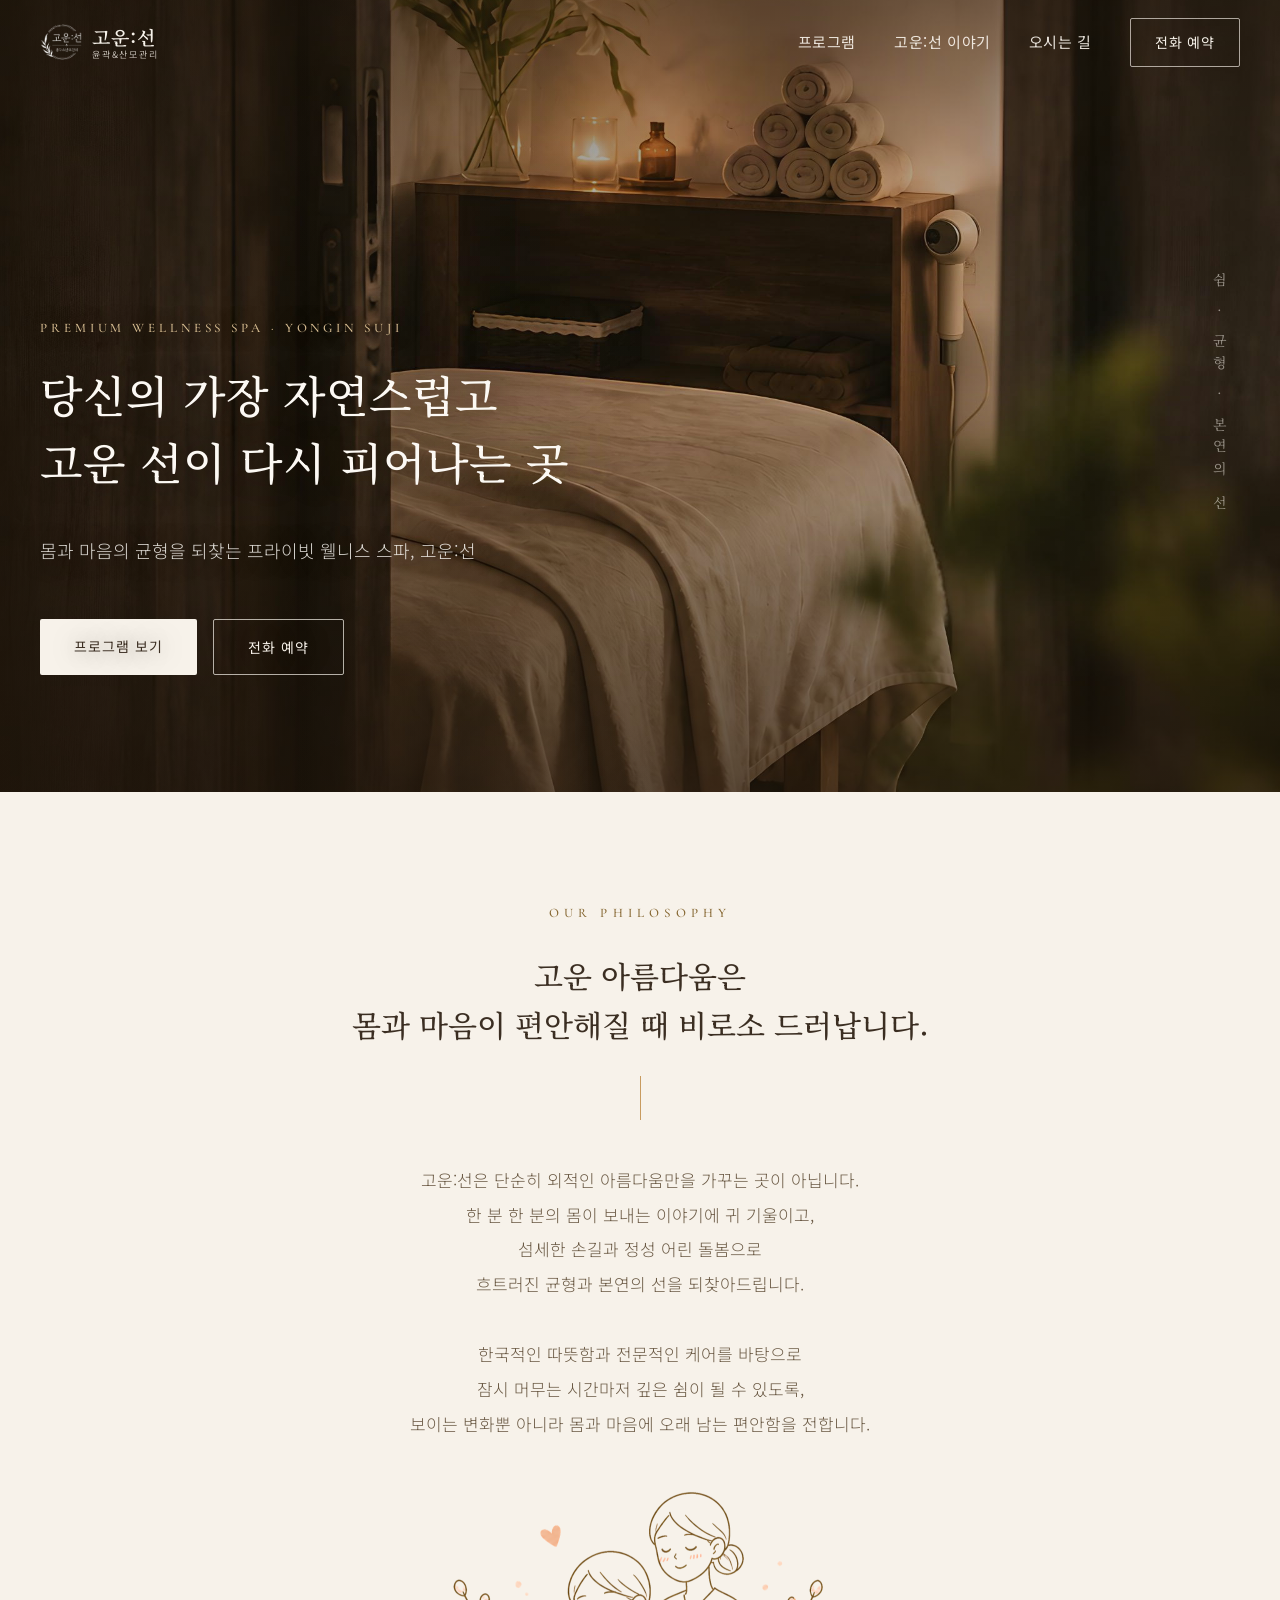
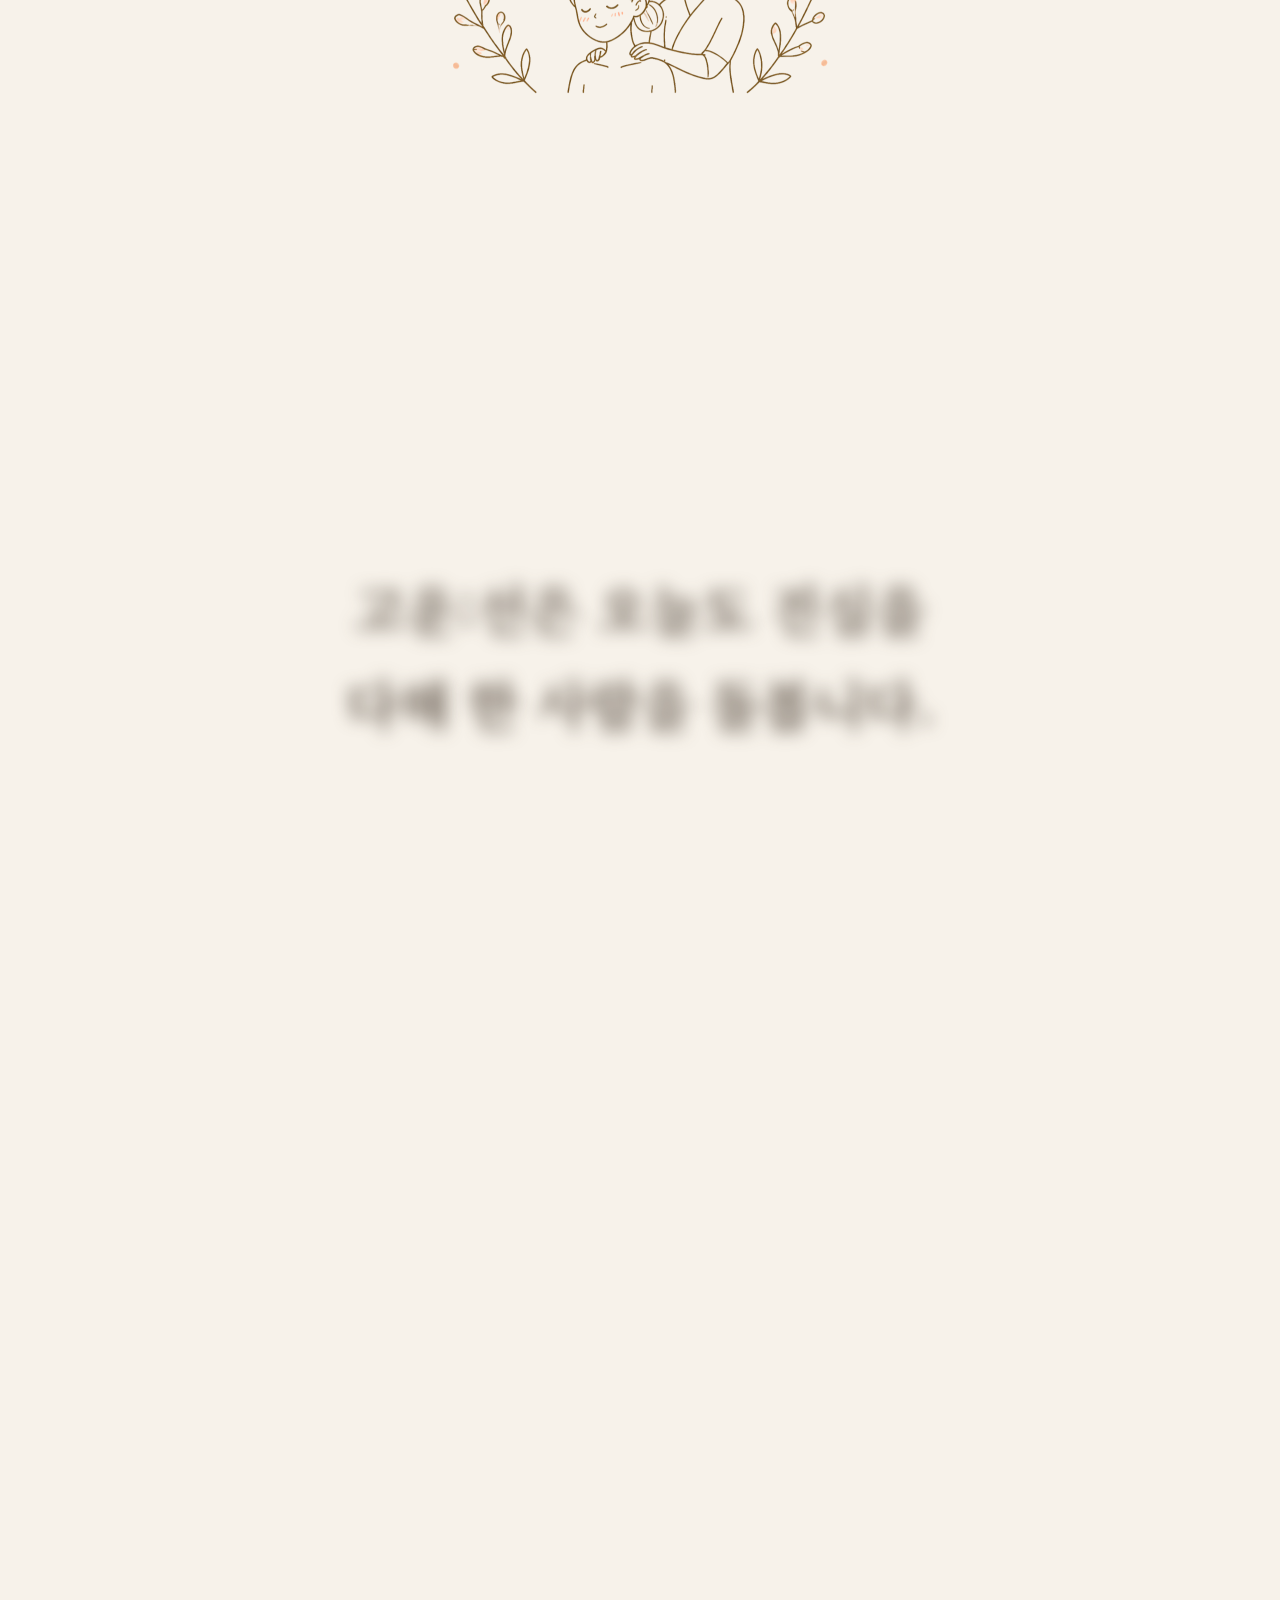
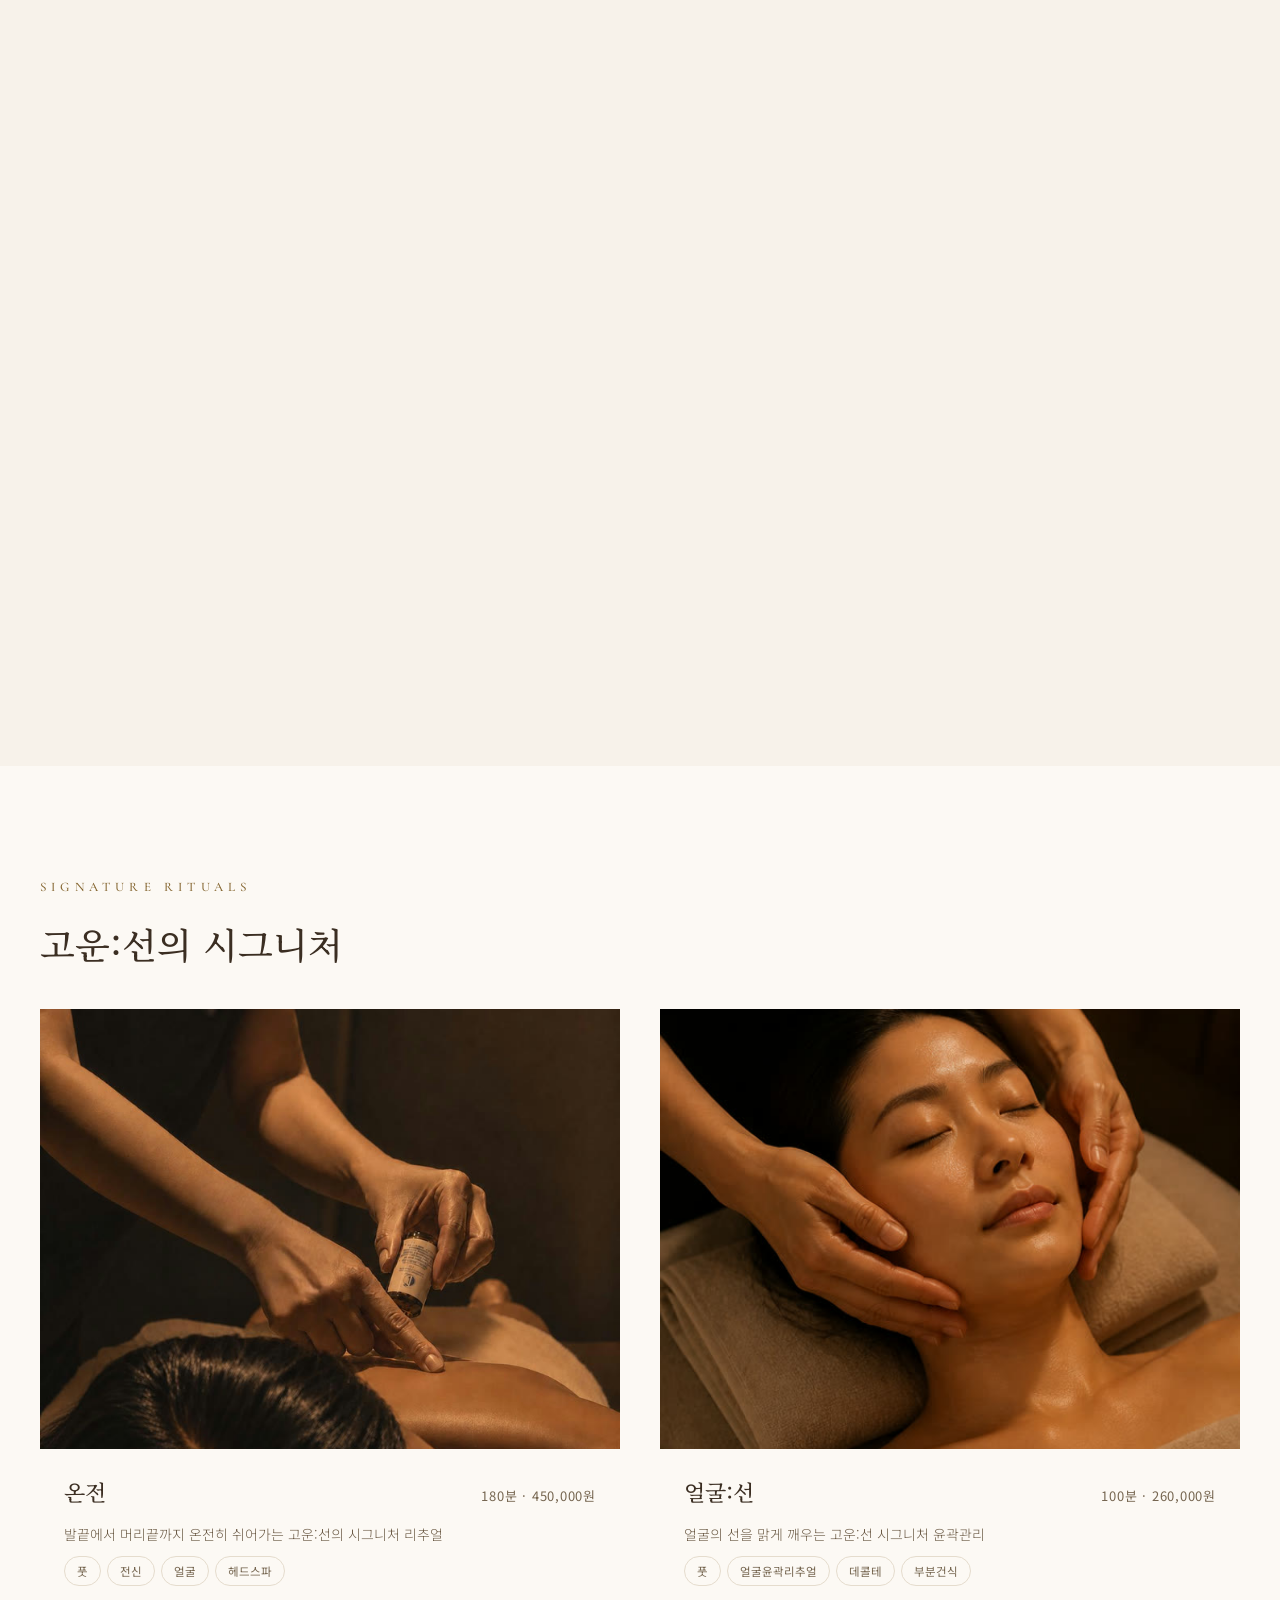
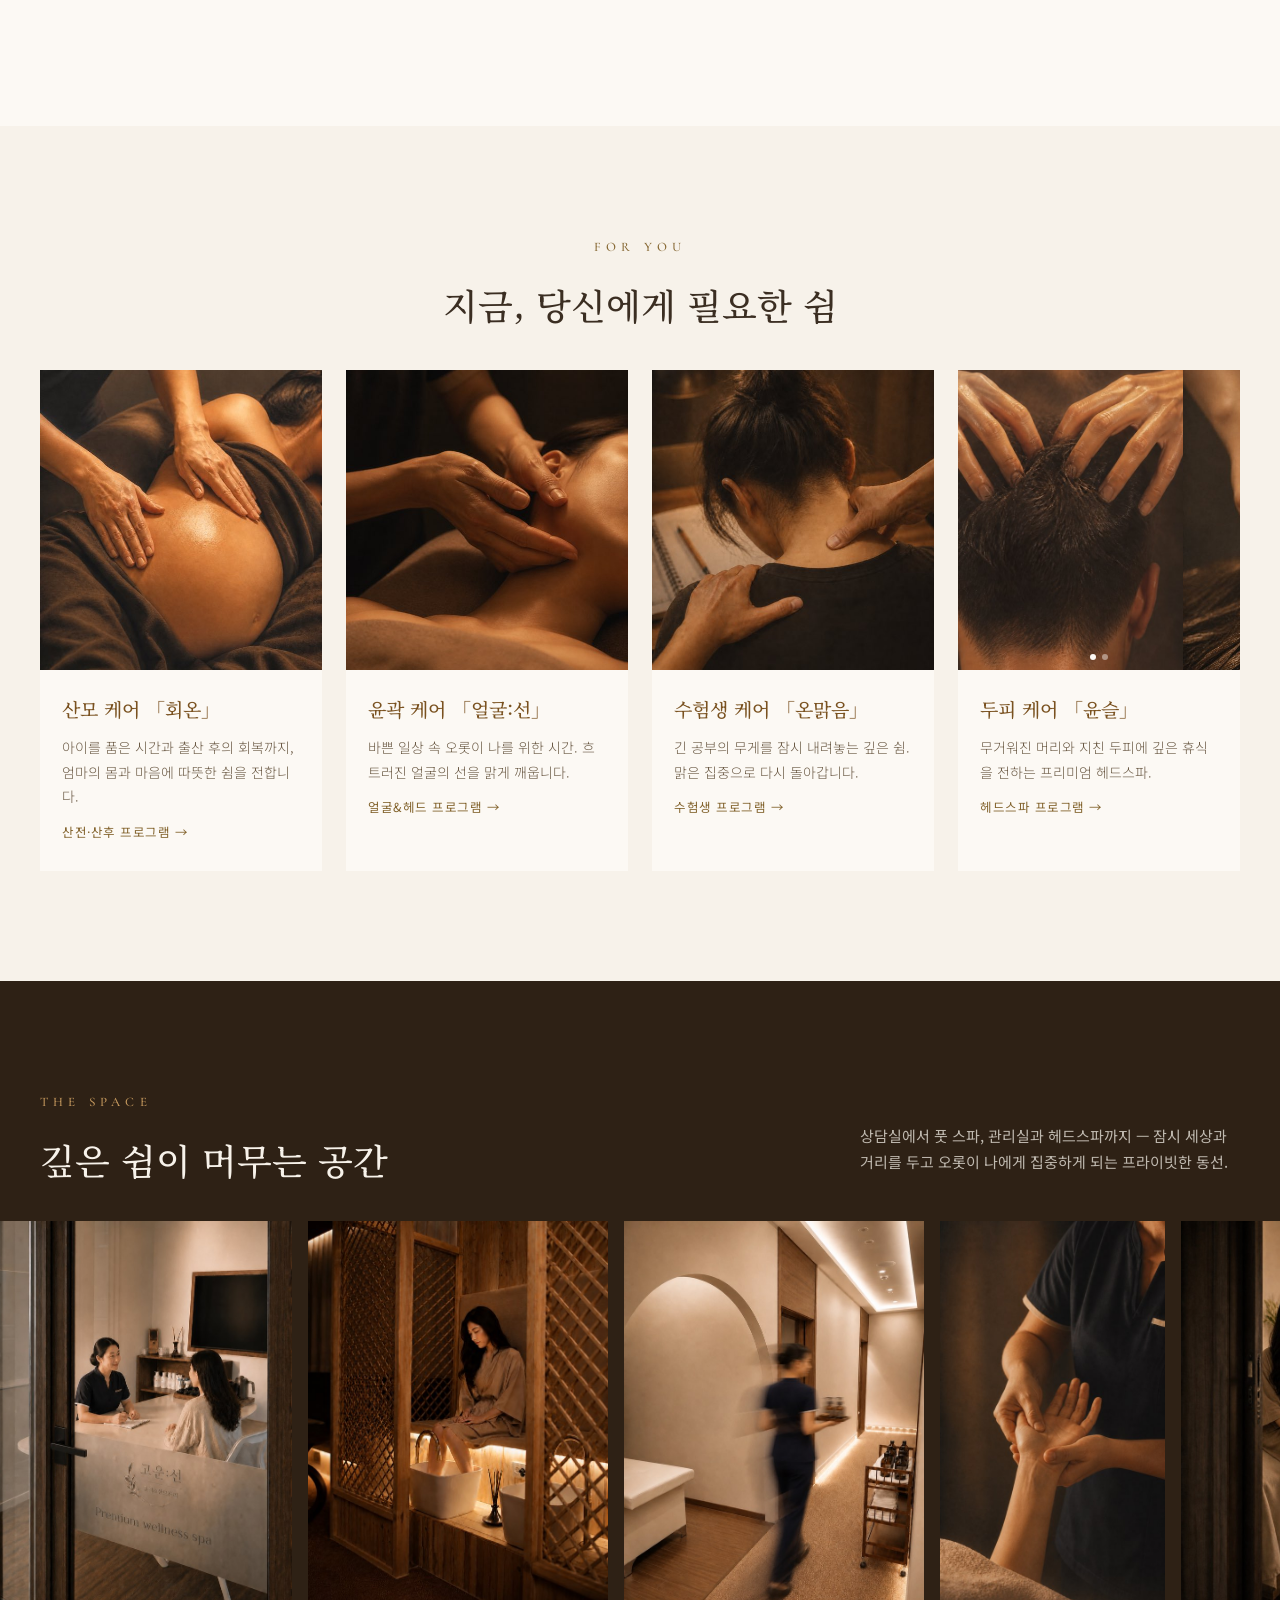
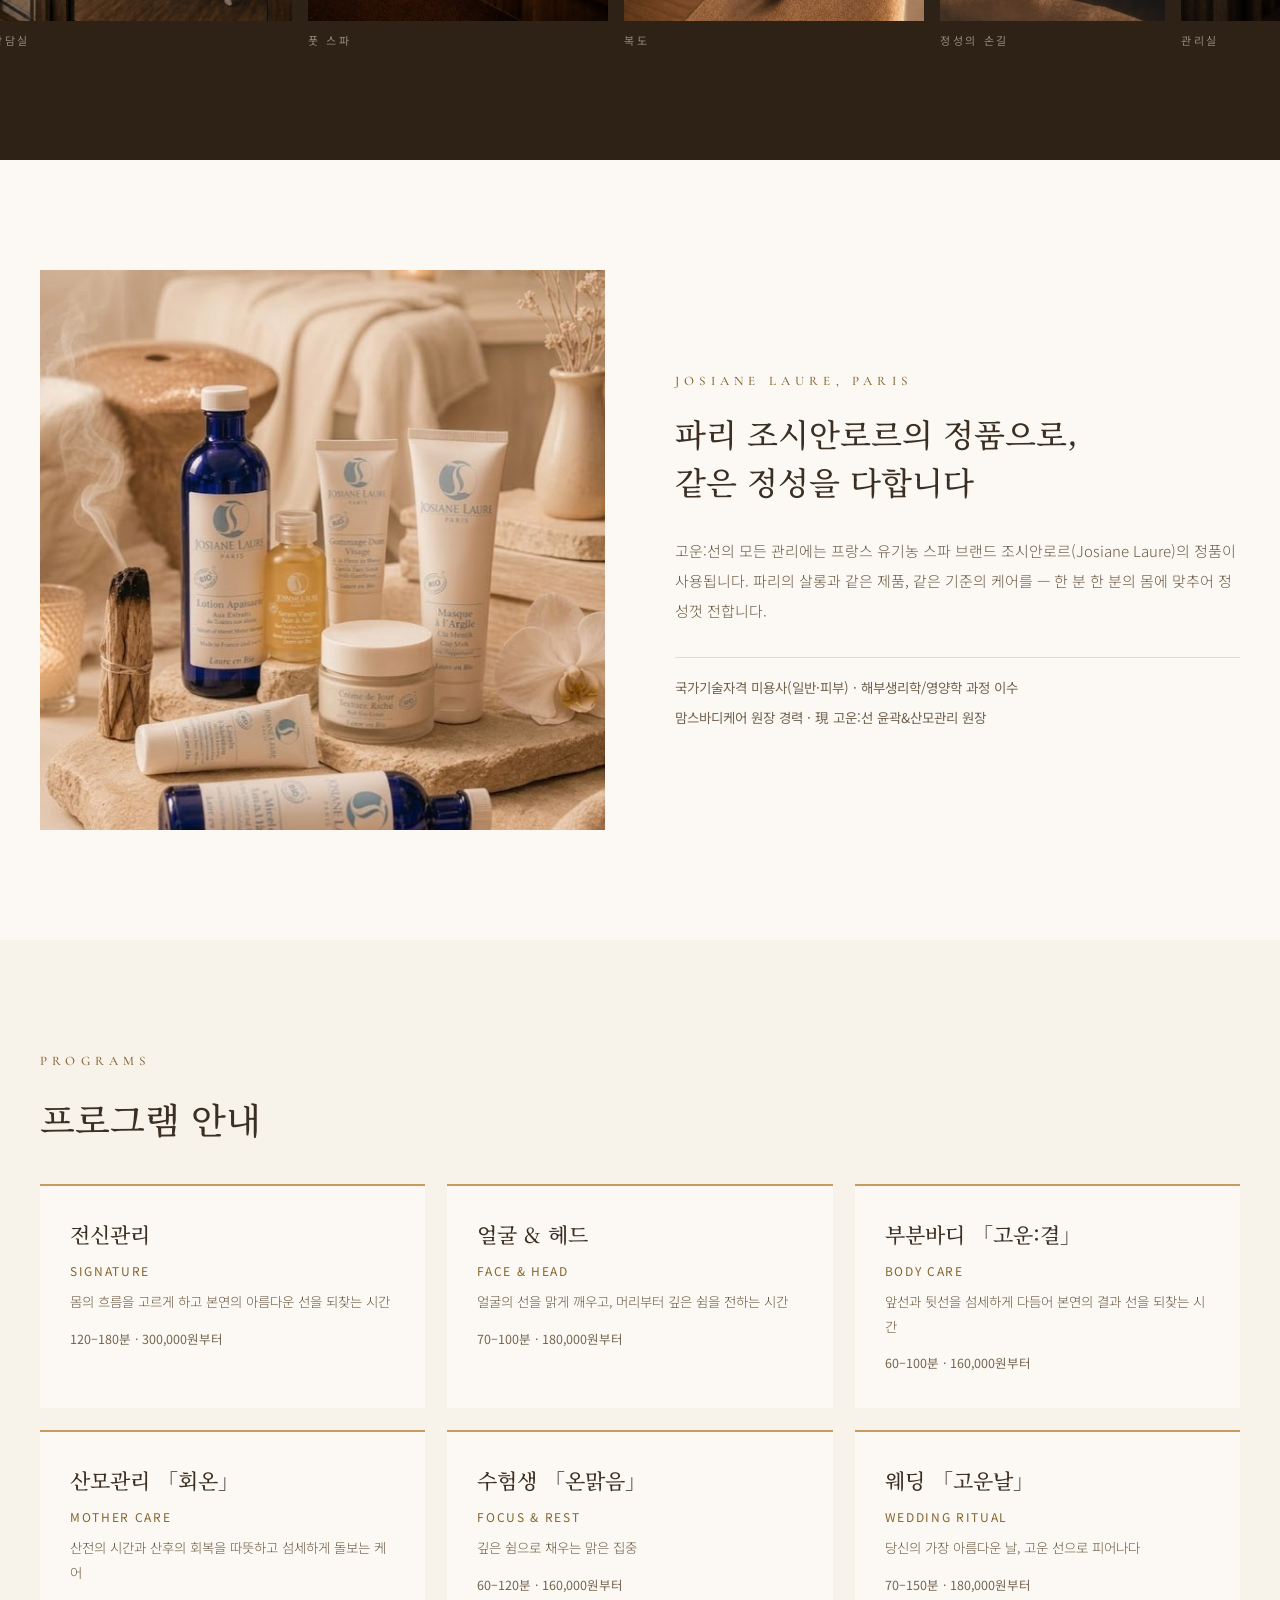
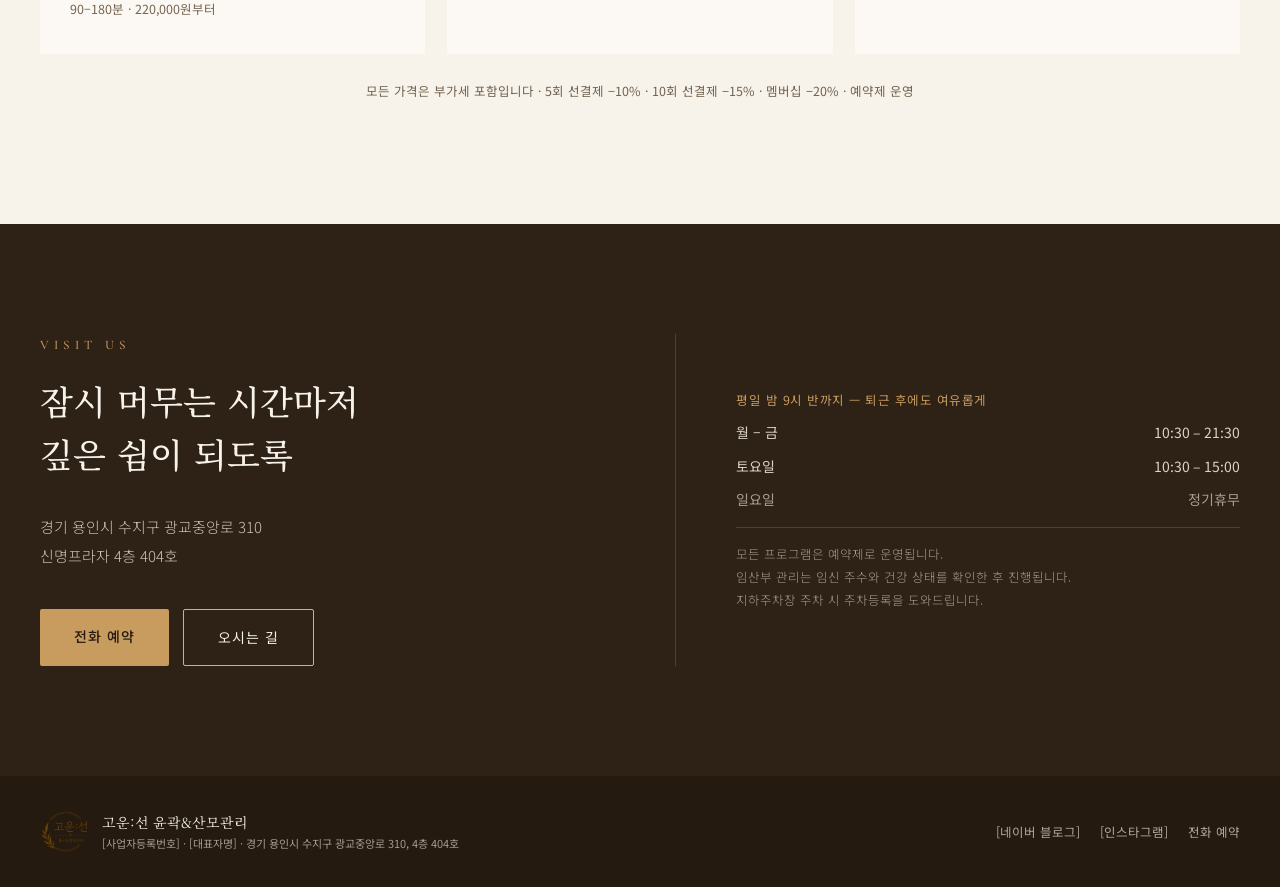
==== index.html @ da1a6536 "redeploy 2026-08-27 13:11" ====
<!doctype html>
<html lang="ko">
<head>
<meta charset="utf-8">
<meta name="viewport" content="width=device-width, initial-scale=1">
<title>고운:선 — 프리미엄 웰니스 스파 · 용인 수지 윤곽&산모관리</title>
<meta name="description" content="몸과 마음의 균형을 되찾는 프라이빗 웰니스 스파. 윤곽관리 · 산모관리 · 헤드스파 · 수험생 케어 — 용인 수지구 상현동.">
<meta name="robots" content="noindex">  <!-- 데모 단계 — 정식 오픈 시 제거 -->
<meta property="og:title" content="고운:선 — 프리미엄 웰니스 스파 · 용인 수지 윤곽&산모관리">
<meta property="og:description" content="몸과 마음의 균형을 되찾는 프라이빗 웰니스 스파. 윤곽관리 · 산모관리 · 헤드스파 · 수험생 케어 — 용인 수지구 상현동.">
<meta property="og:image" content="assets/img/hero.jpg">
<meta property="og:type" content="website">
<link rel="icon" type="image/png" href="assets/img/favicon.png?v=5bba410a">
<link rel="preconnect" href="https://fonts.googleapis.com">
<link rel="stylesheet" href="https://fonts.googleapis.com/css2?family=Noto+Serif+KR:wght@400;500;600&family=Noto+Sans+KR:wght@300;400;500&family=Cormorant+Garamond:wght@500;600&display=swap">
<link rel="stylesheet" href="assets/css/style.css?v=e34d43fd">
</head>
<body data-page="home">
<header class="site-header overlay">
  <div class="bar">
    <a href="index.html" class="wordmark" aria-label="고운:선 홈">
      <img class="mark" src="assets/img/logo.png?v=3af43805" alt="">
      <span class="wtext">
        <span class="name">고운<span class="breath">:</span>선</span>
        <span class="sub">윤곽&amp;산모관리</span>
      </span>
    </a>
    <nav class="nav-links" aria-label="주 메뉴">
      <a href="programs.html">프로그램</a>
      <a href="about.html">고운:선 이야기</a>
      <a href="visit.html">오시는 길</a>
      <a class="btn-reserve" href="tel:010-4267-6200">전화 예약</a>
    </nav>
    <button class="menu-btn" id="menuOpen" aria-label="메뉴 열기">
      <svg width="24" height="24" viewBox="0 0 24 24" fill="none" stroke="currentColor" stroke-width="1.4"><path d="M3 7h18M3 12h18M3 17h18"/></svg>
    </button>
  </div>
</header>
<div class="mobile-menu" id="mmenu">
  <div class="top">
    <span class="wordmark"><img class="mark" src="assets/img/logo.png?v=3af43805" alt=""><span class="name">고운<span class="breath">:</span>선</span></span>
    <button class="menu-btn" id="menuClose" aria-label="메뉴 닫기">
      <svg width="24" height="24" viewBox="0 0 24 24" fill="none" stroke="currentColor" stroke-width="1.4"><path d="M5 5l14 14M19 5L5 19"/></svg>
    </button>
  </div>
  <nav aria-label="모바일 메뉴">
    <a href="index.html" style="--d: 0">홈</a>
    <span class="tick" aria-hidden="true" style="--d: 1"></span>
    <a href="programs.html" style="--d: 1">프로그램</a>
    <span class="tick" aria-hidden="true" style="--d: 2"></span>
    <a href="about.html" style="--d: 2">고운:선 이야기</a>
    <span class="tick" aria-hidden="true" style="--d: 3"></span>
    <a href="visit.html" style="--d: 3">오시는 길</a>
  </nav>
  <div class="mfoot">
    <img src="assets/img/philosophy-hands.png?v=a24ac7ae" alt="" aria-hidden="true">
    <div class="hours">월–금 10:30–21:30 · 토 10:30–15:00 · 일 휴무</div>
    <a class="call" href="tel:010-4267-6200">전화 예약</a>
  </div>
</div>
<main>

<section class="hero">
  <img class="bg" src="assets/img/hero.jpg?v=1f94c09e"
    srcset="assets/img/hero.jpg?v=1f94c09e 1024w, assets/img/hero-2x.jpg?v=0e27d4e4 2048w"
    sizes="100vw" alt="은은한 조명 아래 정돈된 고운:선의 스파 룸">
  <div class="shade" aria-hidden="true"></div>
  <div class="vertical-caption" aria-hidden="true">쉼 · 균형 · 본연의 선</div>
  <div class="copy container">
    <div class="eyebrow">PREMIUM WELLNESS SPA · YONGIN SUJI</div>
    <h1>당신의 가장 자연스럽고
고운 선이 다시 피어나는 곳</h1>
    <p class="sub">몸과 마음의 균형을 되찾는 프라이빗 웰니스 스파, 고운:선</p>
    <div class="actions">
      <a class="btn btn-light" href="programs.html">프로그램 보기</a>
      <a class="btn btn-ghost-light" href="tel:010-4267-6200">전화 예약</a>
    </div>
  </div>
</section>

<section class="section">
  <div class="container story">
    <div class="eyebrow">OUR PHILOSOPHY</div>
    <h2 class="headline">고운 아름다움은
몸과 마음이 편안해질 때 비로소 드러납니다.</h2>
    <div class="divider" aria-hidden="true"></div>
    <p class="body">고운:선은 단순히 외적인 아름다움만을 가꾸는 곳이 아닙니다.
한 분 한 분의 몸이 보내는 이야기에 귀 기울이고,
섬세한 손길과 정성 어린 돌봄으로
흐트러진 균형과 본연의 선을 되찾아드립니다.

한국적인 따뜻함과 전문적인 케어를 바탕으로
잠시 머무는 시간마저 깊은 쉼이 될 수 있도록,
보이는 변화뿐 아니라 몸과 마음에 오래 남는 편안함을 전합니다.</p>
    <img class="story-illust" src="assets/img/philosophy-hands.png?v=a24ac7ae" alt="어깨를 감싸는 따뜻한 손길 일러스트">
  </div>
</section>

<section class="reveal">
  <div class="pin">
    <p class="line"><span class="w" style="animation-range: contain 4% contain 28%;">고운:선은</span>
    <span class="w" style="animation-range: contain 15% contain 39%;">오늘도</span>
    <span class="w" style="animation-range: contain 26% contain 50%;">진심을</span>
    <span class="w" style="animation-range: contain 37% contain 61%;">다해</span>
    <span class="w" style="animation-range: contain 48% contain 72%;">한</span>
    <span class="w" style="animation-range: contain 59% contain 83%;">사람을</span>
    <span class="w" style="animation-range: contain 70% contain 94%;">돌봅니다.</span></p>
  </div>
</section>

<section class="section on-cream" style="background: var(--card);">
  <div class="container">
    <div class="section-head">
      <div class="eyebrow">SIGNATURE RITUALS</div>
      <h2 class="section-title">고운:선의 시그니처</h2>
    </div>
    <div class="sig-grid">
      <article class="sig-card">
        <img src="assets/img/massage1.jpg?v=03a14e7c" alt="따뜻한 오일을 준비하는 관리사의 손" loading="lazy">
        <div class="pad">
          <div class="row"><h3>온전</h3><span class="meta">180분 · 450,000원</span></div>
          <p>발끝에서 머리끝까지 온전히 쉬어가는 고운:선의 시그니처 리추얼</p>
          <div class="chips"><span>풋</span><span>전신</span><span>얼굴</span><span>헤드스파</span></div>
        </div>
      </article>
      <article class="sig-card">
        <img src="assets/img/face-contour.jpg?v=82b20c48" alt="얼굴선을 따라 흐르는 섬세한 윤곽 관리" loading="lazy">
        <div class="pad">
          <div class="row"><h3>얼굴:선</h3><span class="meta">100분 · 260,000원</span></div>
          <p>얼굴의 선을 맑게 깨우는 고운:선 시그니처 윤곽관리</p>
          <div class="chips"><span>풋</span><span>얼굴윤곽리추얼</span><span>데콜테</span><span>부분건식</span></div>
        </div>
      </article>
    </div>
  </div>
</section>

<section class="section">
  <div class="container">
    <div class="section-head center">
      <div class="eyebrow">FOR YOU</div>
      <h2 class="section-title">지금, 당신에게 필요한 쉼</h2>
    </div>
    <div class="for-grid">
      <a class="for-card" href="programs.html#mother">
        <div class="imgwrap"><img src="assets/img/mother-care.jpg?v=0b0ca0f6" alt="산모의 배를 따뜻하게 감싸는 손길" loading="lazy"></div>
        <div class="pad"><h3>산모 케어 「회온」</h3><p>아이를 품은 시간과 출산 후의 회복까지, 엄마의 몸과 마음에 따뜻한 쉼을 전합니다.</p><span class="more">산전·산후 프로그램 →</span></div>
      </a>
      <a class="for-card" href="programs.html#face">
        <div class="imgwrap"><img src="assets/img/face-care.jpg?v=ec567fc2" alt="턱선을 따라 두 손으로 감싸 올리는 윤곽 케어" loading="lazy"></div>
        <div class="pad"><h3>윤곽 케어 「얼굴:선」</h3><p>바쁜 일상 속 오롯이 나를 위한 시간. 흐트러진 얼굴의 선을 맑게 깨웁니다.</p><span class="more">얼굴&amp;헤드 프로그램 →</span></div>
      </a>
      <a class="for-card" href="programs.html#focus">
        <div class="imgwrap"><img src="assets/img/student-care.jpg?v=af229323" alt="책상 앞 수험생의 목과 어깨를 풀어주는 손길" loading="lazy"></div>
        <div class="pad"><h3>수험생 케어 「온맑음」</h3><p>긴 공부의 무게를 잠시 내려놓는 깊은 쉼. 맑은 집중으로 다시 돌아갑니다.</p><span class="more">수험생 프로그램 →</span></div>
      </a>
      <a class="for-card" href="programs.html#face" data-carousel>
        <div class="imgwrap"><div class="carousel">
            <img src="assets/img/men-headspa.jpg?v=0a3b40f7" alt="남성 고객의 두피를 어루만지는 헤드스파" loading="lazy">
            <img src="assets/img/scalp-care.jpg?v=f0d09df4" alt="긴 머리결에 오일을 스미게 하는 손길" loading="lazy">
          </div>
          <div class="dots" aria-hidden="true"><i class="active"></i><i></i></div></div>
        <div class="pad"><h3>두피 케어 「윤슬」</h3><p>무거워진 머리와 지친 두피에 깊은 휴식을 전하는 프리미엄 헤드스파.</p><span class="more">헤드스파 프로그램 →</span></div>
      </a>
    </div>
  </div>
</section>

<section class="section on-dark space-sec">
  <div class="container">
    <div class="space-head">
      <div class="section-head" style="margin: 0;">
        <div class="eyebrow">THE SPACE</div>
        <h2 class="section-title">깊은 쉼이 머무는 공간</h2>
      </div>
      <p>상담실에서 풋 스파, 관리실과 헤드스파까지 — 잠시 세상과 거리를 두고 오롯이 나에게 집중하게 되는 프라이빗한 동선.</p>
    </div>
  </div>
  <!-- 동선의 결 — 천천히 흐르는 무한 루프. 호버/터치 시 멈추고, 밀어서 직접 둘러볼 수 있다 -->
  <div class="drift" data-drift>
    <div class="drift-track">
      <figure><img src="assets/img/consulting.jpg?v=fe3965ff" alt="상담실에서의 첫 대화"><figcaption>상담실</figcaption></figure>
      <figure><img src="assets/img/foot-spa.jpg?v=975b42f2" alt="격자 파티션 안의 풋 스파 자리"><figcaption>풋 스파</figcaption></figure>
      <figure><img src="assets/img/hallway.jpg?v=5c96d713" alt="간접조명이 이어지는 복도"><figcaption>복도</figcaption></figure>
      <figure><img src="assets/img/massage2.jpg?v=2f5d501e" alt="팔에 제품을 정성껏 도포하는 손길"><figcaption>정성의 손길</figcaption></figure>
      <figure><img src="assets/img/spa-room2.jpg?v=02f16291" alt="정돈된 관리실"><figcaption>관리실</figcaption></figure>
      <figure><img src="assets/img/head-spa.jpg?v=6ea65ce4" alt="헤드스파 베이슨"><figcaption>헤드스파</figcaption></figure>
      <figure><img src="assets/img/massage3.jpg?v=cc5326d4" alt="어깨를 이완하는 관리"><figcaption>이완의 시간</figcaption></figure>
      <figure aria-hidden="true"><img src="assets/img/consulting.jpg?v=fe3965ff" alt=""><figcaption>상담실</figcaption></figure>
      <figure aria-hidden="true"><img src="assets/img/foot-spa.jpg?v=975b42f2" alt=""><figcaption>풋 스파</figcaption></figure>
      <figure aria-hidden="true"><img src="assets/img/hallway.jpg?v=5c96d713" alt=""><figcaption>복도</figcaption></figure>
      <figure aria-hidden="true"><img src="assets/img/massage2.jpg?v=2f5d501e" alt=""><figcaption>정성의 손길</figcaption></figure>
      <figure aria-hidden="true"><img src="assets/img/spa-room2.jpg?v=02f16291" alt=""><figcaption>관리실</figcaption></figure>
      <figure aria-hidden="true"><img src="assets/img/head-spa.jpg?v=6ea65ce4" alt=""><figcaption>헤드스파</figcaption></figure>
      <figure aria-hidden="true"><img src="assets/img/massage3.jpg?v=cc5326d4" alt=""><figcaption>이완의 시간</figcaption></figure>
    </div>
  </div>
</section>

<section class="section" style="background: var(--card);">
  <div class="container product-split">
    <img class="main" src="assets/img/products-set.jpg?v=73befbb7" alt="조시안로르 제품 라인" loading="lazy">
    <div class="text">
      <div class="eyebrow">JOSIANE LAURE, PARIS</div>
      <h2>파리 조시안로르의 정품으로,
같은 정성을 다합니다</h2>
      <p class="desc">고운:선의 모든 관리에는 프랑스 유기농 스파 브랜드 조시안로르(Josiane Laure)의 정품이 사용됩니다. 파리의 살롱과 같은 제품, 같은 기준의 케어를 — 한 분 한 분의 몸에 맞추어 정성껏 전합니다.</p>
      <div class="cred">
        <span>국가기술자격 미용사(일반·피부) · 해부생리학/영양학 과정 이수</span><span>맘스바디케어 원장 경력 · 現 고운:선 윤곽&amp;산모관리 원장</span>
      </div>
    </div>
  </div>
</section>

<section class="section">
  <div class="container">
    <div class="section-head">
      <div class="eyebrow">PROGRAMS</div>
      <h2 class="section-title">프로그램 안내</h2>
    </div>
    <div class="prev-list">
      <a class="prev-item" href="programs.html#full"><span class="name">전신관리</span><span class="eng">SIGNATURE</span><span class="desc">몸의 흐름을 고르게 하고 본연의 아름다운 선을 되찾는 시간</span><span class="meta">120–180분 · 300,000원부터</span><span class="arrow">›</span></a>
<a class="prev-item" href="programs.html#face"><span class="name">얼굴 &amp; 헤드</span><span class="eng">FACE &amp; HEAD</span><span class="desc">얼굴의 선을 맑게 깨우고, 머리부터 깊은 쉼을 전하는 시간</span><span class="meta">70–100분 · 180,000원부터</span><span class="arrow">›</span></a>
<a class="prev-item" href="programs.html#body"><span class="name">부분바디 「고운:결」</span><span class="eng">BODY CARE</span><span class="desc">앞선과 뒷선을 섬세하게 다듬어 본연의 결과 선을 되찾는 시간</span><span class="meta">60–100분 · 160,000원부터</span><span class="arrow">›</span></a>
<a class="prev-item" href="programs.html#mother"><span class="name">산모관리 「회온」</span><span class="eng">MOTHER CARE</span><span class="desc">산전의 시간과 산후의 회복을 따뜻하고 섬세하게 돌보는 케어</span><span class="meta">90–180분 · 220,000원부터</span><span class="arrow">›</span></a>
<a class="prev-item" href="programs.html#focus"><span class="name">수험생 「온맑음」</span><span class="eng">FOCUS &amp; REST</span><span class="desc">깊은 쉼으로 채우는 맑은 집중</span><span class="meta">60–120분 · 160,000원부터</span><span class="arrow">›</span></a>
<a class="prev-item" href="programs.html#wedding"><span class="name">웨딩 「고운날」</span><span class="eng">WEDDING RITUAL</span><span class="desc">당신의 가장 아름다운 날, 고운 선으로 피어나다</span><span class="meta">70–150분 · 180,000원부터</span><span class="arrow">›</span></a>
    </div>
    <p class="fineprint">모든 가격은 부가세 포함입니다 · 5회 선결제 −10% · 10회 선결제 −15% · 멤버십 −20% · 예약제 운영</p>
  </div>
</section>

<section class="section visit-band on-dark">
  <div class="container inner">
    <div style="display: flex; flex-direction: column; gap: 18px;">
      <div class="eyebrow">VISIT US</div>
      <h2>잠시 머무는 시간마저
깊은 쉼이 되도록</h2>
      <p class="addr">경기 용인시 수지구 광교중앙로 310
신명프라자 4층 404호</p>
      <div class="actions">
        <a class="btn btn-amber" href="tel:010-4267-6200">전화 예약</a>
        <a class="btn btn-ghost-light" href="visit.html">오시는 길</a>
      </div>
    </div>
    <div class="hours">
      <span class="benefit">평일 밤 9시 반까지 — 퇴근 후에도 여유롭게</span>
      <div class="row"><span>월 – 금</span><span>10:30 – 21:30</span></div>
      <div class="row"><span>토요일</span><span>10:30 – 15:00</span></div>
      <div class="row off"><span>일요일</span><span>정기휴무</span></div>
      <div class="note">모든 프로그램은 예약제로 운영됩니다.
임산부 관리는 임신 주수와 건강 상태를 확인한 후 진행됩니다.
지하주차장 주차 시 주차등록을 도와드립니다.</div>
    </div>
  </div>
</section>
</main>

<footer class="site-footer">
  <div class="container inner">
    <div class="id">
      <img src="assets/img/logo.png?v=3af43805" alt="고운:선 엠블럼">
      <div>
        <div class="t">고운:선 윤곽&amp;산모관리</div>
        <div class="legal">[사업자등록번호] · [대표자명] · 경기 용인시 수지구 광교중앙로 310, 4층 404호</div>
      </div>
    </div>
    <div class="links">
      <a href="#" aria-disabled="true">[네이버 블로그]</a>
      <a href="#" aria-disabled="true">[인스타그램]</a>
      <a href="tel:010-4267-6200">전화 예약</a>
    </div>
  </div>
</footer>
<dialog id="telDialog" class="tel-dialog" aria-labelledby="telDialogNum">
  <div class="eyebrow">RESERVATION</div>
  <div class="num" id="telDialogNum">010-4267-6200</div>
  <div class="hrs">월–금 10:30–21:30 · 토 10:30–15:00 · 일 휴무</div>
  <p>모든 프로그램은 예약제로 운영됩니다.
휴대폰에서는 전화 예약 버튼을 누르면 바로 연결됩니다.</p>
  <div class="row">
    <button id="telCopy" type="button">번호 복사</button>
    <button id="telClose" type="button">닫기</button>
  </div>
</dialog>
<button id="toTop" aria-label="맨 위로">↑</button>
<script src="assets/js/main.js?v=68e0f504"></script>
</body>
</html>
---- assets/css/style.css ----
/* ============ 고운:선 — design tokens (AA-검증 잉크) ============ */
:root {
  --bg: #F7F2EA;          /* cream ground */
  --card: #FCF9F4;        /* warm white */
  --ink: #3B2E22;         /* primary text */
  --body: #6B5A45;        /* body text 5.9:1 */
  --muted: #726350;       /* captions 5.2:1 */
  --chip: #75654F;        /* chips 5.1:1 */
  --gold: #84652F;        /* eyebrows 4.9:1 */
  --amber: #C89B5F;       /* hairlines only on cream */
  --deep: #7A5220;
  --line: #E5DCCD;
  --dark: #2E2115;
  --darker: #241A10;
  --cream-on-dark: rgba(247, 242, 234, 0.85);
  --serif: 'Noto Serif KR', 'Apple SD Gothic Neo', serif;
  --sans: 'Noto Sans KR', 'Apple SD Gothic Neo', sans-serif;
  --latin: 'Cormorant Garamond', 'Noto Serif KR', serif;
}
* { box-sizing: border-box; }
html { scroll-behavior: smooth; }
body {
  margin: 0; background: var(--bg); color: var(--ink);
  font-family: var(--sans); font-size: 15px; line-height: 1.75; font-weight: 400;
  -webkit-font-smoothing: antialiased;
}
img { max-width: 100%; display: block; }
a { color: var(--deep); text-decoration: none; }
a:hover { color: #5C3D16; }
:focus-visible { outline: 2px solid var(--gold); outline-offset: 2px; }
::selection { background: var(--amber); color: var(--darker); }

.container { max-width: 1240px; margin: 0 auto; padding-left: 20px; padding-right: 20px; }
.section { padding: 72px 0; }
.eyebrow { font-family: var(--latin); font-size: 12px; letter-spacing: 0.34em; color: var(--gold); font-weight: 500; }
.on-dark .eyebrow { color: var(--amber); }
.section-title { font-family: var(--serif); font-size: 26px; font-weight: 500; margin: 10px 0 0 0; text-wrap: balance; }
.section-head { display: flex; flex-direction: column; gap: 4px; margin-bottom: 34px; }
.section-head.center { align-items: center; text-align: center; }

/* ============ header ============ */
.site-header {
  position: fixed; top: 0; left: 0; right: 0; z-index: 50;
  transition: background 0.35s ease, box-shadow 0.35s ease;
}
.site-header .bar { display: flex; align-items: center; justify-content: space-between; padding: 14px 20px; }
.site-header.solid, .site-header.scrolled { background: rgba(247, 242, 234, 0.96); box-shadow: 0 1px 0 var(--line); backdrop-filter: blur(6px); }
.wordmark { display: flex; align-items: center; gap: 10px; line-height: 1.25; }
.wordmark .mark { width: 42px; height: auto; display: block; }
.wordmark .wtext { display: flex; flex-direction: column; gap: 0; }
.site-header.overlay:not(.scrolled) .wordmark .mark { filter: brightness(0) invert(0.96); }
.wordmark .name { font-family: var(--serif); font-size: 19px; font-weight: 600; letter-spacing: 0.06em; color: var(--ink); }
.wordmark .sub { font-size: 9px; letter-spacing: 0.2em; color: var(--muted); }
.site-header.overlay:not(.scrolled) .wordmark .name { color: var(--bg); }
.site-header.overlay:not(.scrolled) .wordmark .sub { color: rgba(247, 242, 234, 0.75); }
.nav-links { display: none; }
.menu-btn { background: none; border: 0; padding: 8px; cursor: pointer; color: var(--ink); }
.site-header.overlay:not(.scrolled) .menu-btn { color: var(--bg); }
@media (min-width: 900px) {
  .site-header .bar { padding: 18px 40px; }
  .menu-btn { display: none; }
  .nav-links { display: flex; align-items: center; gap: 38px; }
  .nav-links a { font-size: 15px; color: var(--body); letter-spacing: 0.04em; }
  .nav-links a.active { color: var(--deep); font-weight: 500; }
  .site-header.overlay:not(.scrolled) .nav-links a { color: rgba(247, 242, 234, 0.92); }
  .nav-links .btn-reserve {
    background: var(--ink); color: var(--bg); padding: 11px 24px; border-radius: 2px;
    font-size: 14px; letter-spacing: 0.06em;
  }
  .nav-links .btn-reserve:hover { background: var(--darker); color: var(--bg); }
  .site-header.overlay:not(.scrolled) .nav-links .btn-reserve {
    background: transparent; border: 1px solid rgba(247, 242, 234, 0.65); color: var(--bg);
  }
}
/* mobile menu */
.mobile-menu {
  position: fixed; inset: 0; z-index: 60; background: var(--bg);
  display: none; flex-direction: column; padding: 20px;
}
.mobile-menu.open { display: flex; }
.mobile-menu .top { display: flex; justify-content: space-between; align-items: center; }
.mobile-menu nav { flex: 1; display: flex; flex-direction: column; align-items: center; justify-content: center; gap: 18px; }
.mobile-menu nav a { font-family: var(--serif); font-size: 27px; font-weight: 500; color: var(--ink); text-align: center; }
.mobile-menu nav a[aria-current="page"] { color: var(--deep); }
.mobile-menu .tick { width: 1px; height: 20px; background: var(--amber); opacity: 0.55; }
.mobile-menu .mfoot { display: flex; flex-direction: column; align-items: center; gap: 14px; padding-bottom: 6px; }
.mobile-menu .mfoot img { width: 150px; opacity: 0.9; }
.mobile-menu .hours { font-size: 12px; letter-spacing: 0.04em; color: var(--muted); }
.mobile-menu .call { align-self: stretch; background: var(--ink); color: var(--bg); text-align: center; padding: 16px; border-radius: 2px; letter-spacing: 0.06em; }
@media (prefers-reduced-motion: no-preference) {
  @keyframes menu-rise { from { opacity: 0; transform: translateY(10px); } to { opacity: 1; transform: none; } }
  .mobile-menu.open nav a, .mobile-menu.open .tick { animation: menu-rise 0.5s cubic-bezier(0.2, 0.6, 0.2, 1) both; animation-delay: calc(var(--d, 0) * 70ms); }
  .mobile-menu.open .mfoot { animation: menu-rise 0.55s cubic-bezier(0.2, 0.6, 0.2, 1) both; animation-delay: 300ms; }
}

/* breath colon */
.breath { display: inline-block; }
@media (prefers-reduced-motion: no-preference) {
  @keyframes breath { 0%, 100% { opacity: 1; } 50% { opacity: 0.3; } }
  .breath { animation: breath 4.8s ease-in-out infinite; }
}

/* ============ reveal (진심의 문장 — 스크롤 초점) ============ */
/* 문장이 100svh로 고정(sticky)된 동안, 단어가 하나씩 블러에서 또렷해진다.
   구동은 .reveal의 named view timeline — contain 구간이 정확히 고정 구간과 일치.
   단어별 구간은 빌더가 인라인 animation-range로 출력. JS 없음.
   미지원/모션 최소화 환경에서는 일반 섹션 + 또렷한 문장으로 폴백. */
.reveal .pin { display: flex; align-items: center; justify-content: center; padding: 110px 20px; }
.reveal .line {
  font-family: var(--serif); font-weight: 500; font-size: clamp(27px, 4.6vw, 54px);
  line-height: 1.75; color: var(--ink); text-align: center; max-width: 940px; margin: 0;
  text-wrap: balance;
}
.reveal .w { display: inline-block; }
@supports (animation-timeline: view()) {
  @media (prefers-reduced-motion: no-preference) {
    .reveal { height: 240vh; view-timeline: --rv block; }
    .reveal .pin { position: sticky; top: 0; height: 100svh; padding: 0 20px; }
    .reveal .w {
      opacity: 0.1; filter: blur(9px);
      animation: w-focus linear both;
      animation-timeline: --rv;
    }
    @keyframes w-focus { to { opacity: 1; filter: blur(0); } }
  }
}

/* ============ hero ============ */
/* 모바일: 세로 화면에서 하단 고정은 상단 여백이 과함 — 중앙(살짝 아래 치우침)에 배치.
   데스크톱(≥900px)은 하단 1/3 앵커 유지 */
.hero { position: relative; min-height: 76svh; display: flex; flex-direction: column; justify-content: center; overflow: hidden; }
@media (min-width: 900px) { .hero { min-height: 88svh; justify-content: flex-end; } }
.hero img.bg { position: absolute; inset: 0; width: 100%; height: 100%; object-fit: cover; }
@media (prefers-reduced-motion: no-preference) {
  @keyframes kenburns { from { transform: scale(1); } to { transform: scale(1.07); } }
  .hero img.bg { animation: kenburns 26s ease-in-out infinite alternate; }
}
.hero .shade { position: absolute; inset: 0; background:
  linear-gradient(90deg, rgba(30,20,10,0.42) 0%, rgba(30,20,10,0) 52%),
  linear-gradient(180deg, rgba(30,20,10,0.55) 0%, rgba(30,20,10,0.18) 40%, rgba(30,20,10,0.66) 100%); }
.hero .copy { position: relative; padding: 10svh 24px 0 24px; text-shadow: 0 1px 22px rgba(30, 20, 10, 0.5); display: flex; flex-direction: column; align-items: center; text-align: center; gap: 14px; }
.hero .eyebrow { color: #D8BE93; letter-spacing: 0.3em; }
.hero h1 { font-family: var(--serif); font-size: clamp(26px, 4.6vw, 44px); line-height: 1.52; font-weight: 500; color: #FCF9F4; margin: 0; white-space: pre-line; }
.hero .sub { font-size: clamp(14px, 1.6vw, 18px); font-weight: 300; color: rgba(252, 249, 244, 0.85); }
.hero .actions { display: flex; flex-direction: row; justify-content: center; gap: 12px; margin-top: 12px; }
.hero .actions .btn { padding: 13px 26px; font-size: 13.5px; }
@media (min-width: 900px) { .hero .actions .btn { padding: 15px 34px; font-size: 14px; } }
.hero .vertical-caption { display: none; }
@media (min-width: 900px) {
  /* 카피를 뷰포트 좌측(로고와 같은 축)에 고정 — 사진의 어두운 문틀 영역이 텍스트 존.
     하단에서 13svh 띄워 하단 1/3 지점에 안착 (Function Health 참조: 아래 여백이 침착함을 만든다) */
  .hero .copy { max-width: none; margin: 0; padding: 0 40px 13svh 40px; gap: 22px; align-items: flex-start; text-align: left; }
  .hero .actions { align-self: auto; }
  .hero .actions { flex-direction: row; gap: 16px; }
  .hero .vertical-caption {
    display: block; position: absolute; right: 48px; top: 50%; transform: translateY(-50%);
    writing-mode: vertical-rl; font-family: var(--serif); letter-spacing: 0.6em;
    font-size: 14px; color: rgba(247, 242, 234, 0.55);
  }
}

/* buttons */
.btn { display: inline-block; text-align: center; padding: 15px 34px; border-radius: 2px; font-size: 14px; letter-spacing: 0.07em; cursor: pointer; border: 0; font-family: var(--sans); }
.btn-light { background: var(--bg); color: var(--ink); }
.btn-light:hover { background: #fff; color: var(--ink); }
.btn-ghost-light { border: 1px solid rgba(247, 242, 234, 0.7); color: var(--bg); background: transparent; }
.btn-ghost-light:hover { background: rgba(247, 242, 234, 0.12); color: var(--bg); }
.btn-dark { background: var(--ink); color: var(--bg); }
.btn-dark:hover { background: var(--darker); color: var(--bg); }
.btn-amber { background: var(--amber); color: var(--darker); font-weight: 500; }
.btn-amber:hover { background: #D2A76D; color: var(--darker); }
.btn-ghost { border: 1px solid var(--amber); color: var(--deep); background: transparent; }

/* ============ brand story ============ */
.story { text-align: center; display: flex; flex-direction: column; align-items: center; gap: 26px; }
.story .headline { font-family: var(--serif); font-size: clamp(21px, 3vw, 30px); line-height: 1.65; font-weight: 500; white-space: pre-line; margin: 0; }
.story .divider { width: 1px; height: 44px; background: var(--amber); }
.story .body { max-width: 620px; font-weight: 300; font-size: clamp(14px, 1.5vw, 17px); line-height: 2.05; color: var(--body); white-space: pre-line; }
.story-illust { width: min(380px, 72vw); margin: 4px auto 0; display: block; }

/* ============ cards ============ */
.sig-grid { display: grid; grid-template-columns: 1fr; gap: 20px; }
@media (min-width: 900px) { .sig-grid { grid-template-columns: 1fr 1fr; gap: 40px; } }
.sig-card { background: var(--bg); display: flex; flex-direction: column; }
.on-cream .sig-card { background: var(--card); }
.sig-card img { width: 100%; height: 260px; object-fit: cover; }
@media (min-width: 900px) { .sig-card img { height: 440px; } }
.sig-card .pad { padding: 24px 24px 30px 24px; display: flex; flex-direction: column; gap: 10px; }
.sig-card .row { display: flex; align-items: baseline; justify-content: space-between; gap: 12px; }
.sig-card h3 { font-family: var(--serif); font-size: 22px; font-weight: 500; margin: 0; }
.sig-card .meta { font-size: 13px; color: var(--chip); letter-spacing: 0.06em; white-space: nowrap; }
.sig-card p { margin: 0; font-size: 14px; font-weight: 300; color: var(--body); }

.chips { display: flex; flex-wrap: wrap; gap: 6px; }
.chips span { border: 1px solid var(--line); padding: 4px 12px; font-size: 11.5px; color: var(--chip); border-radius: 999px; white-space: nowrap; }

.for-grid { display: grid; grid-template-columns: 1fr 1fr; gap: 14px; }
@media (min-width: 1024px) { .for-grid { grid-template-columns: repeat(4, 1fr); gap: 24px; } }
.for-card { background: var(--card); display: flex; flex-direction: column; }
.for-card .imgwrap { position: relative; height: 190px; overflow: hidden; }
@media (min-width: 1024px) { .for-card .imgwrap { height: 300px; } }
.for-card .imgwrap img { width: 100%; height: 100%; object-fit: cover; }
.for-card .pad { padding: 14px 14px 18px 14px; display: flex; flex-direction: column; gap: 6px; }
@media (min-width: 1024px) { .for-card .pad { padding: 22px 22px 28px 22px; gap: 10px; } }
.for-card h3 { font-family: var(--serif); font-size: 15px; font-weight: 500; margin: 0; }
@media (min-width: 1024px) { .for-card h3 { font-size: 19px; } }
.for-card p { margin: 0; font-size: 12.5px; font-weight: 300; line-height: 1.75; color: var(--body); }
@media (min-width: 1024px) { .for-card p { font-size: 14px; } }
.for-card .more { font-size: 12.5px; color: var(--gold); letter-spacing: 0.04em; margin-top: 2px; }

/* carousel */
.carousel { display: flex; overflow-x: auto; scroll-snap-type: x mandatory; scrollbar-width: none; height: 100%; }
.carousel::-webkit-scrollbar { display: none; }
.carousel img { flex: 0 0 100%; scroll-snap-align: start; object-fit: cover; height: 100%; }
.dots { position: absolute; bottom: 10px; left: 0; right: 0; display: flex; justify-content: center; gap: 6px; }
.dots i { width: 6px; height: 6px; border-radius: 999px; background: #FCF9F4; opacity: 0.45; transition: opacity 0.3s; }
.dots i.active { opacity: 1; }

/* ============ dark sections ============ */
.on-dark { background: var(--dark); color: var(--cream-on-dark); }
.on-dark .section-title { color: #F7F2EA; }
.on-dark p { color: rgba(247, 242, 234, 0.72); }

/* space gallery */
/* 동선의 결 — 풀블리드 무한 드리프트 스트립 (세트 2벌, JS가 절반 폭에서 순환) */
.drift { overflow-x: auto; scrollbar-width: none; cursor: grab; }
.drift::-webkit-scrollbar { display: none; }
.drift.dragging { cursor: grabbing; }
.drift-track { display: flex; gap: 12px; width: max-content; }
.drift figure { margin: 0; flex: 0 0 auto; display: flex; flex-direction: column; gap: 10px; }
.drift img { height: 280px; width: auto; display: block; user-select: none; -webkit-user-drag: none; pointer-events: none; }
.drift figcaption { font-size: 11px; letter-spacing: 0.24em; color: rgba(247, 242, 234, 0.5); }
@media (min-width: 900px) { .drift img { height: 400px; } .drift-track { gap: 16px; } }
.space-head { display: flex; flex-direction: column; gap: 18px; margin-bottom: 30px; }
@media (min-width: 900px) { .space-head { flex-direction: row; align-items: flex-end; justify-content: space-between; } .space-head p { max-width: 380px; } }

/* product */
.product-split { display: grid; grid-template-columns: 1fr; gap: 28px; align-items: center; }
@media (min-width: 900px) { .product-split { grid-template-columns: 1fr 1fr; gap: 70px; } }
.product-split .text { display: flex; flex-direction: column; gap: 16px; }
.product-split h2 { font-family: var(--serif); font-size: clamp(22px, 2.6vw, 32px); line-height: 1.5; font-weight: 500; margin: 0; white-space: pre-line; }
.product-split .desc { font-weight: 300; line-height: 2; color: var(--body); }
.product-split .cred { border-top: 1px solid var(--line); padding-top: 18px; display: flex; flex-direction: column; gap: 6px; font-size: 13.5px; color: var(--muted); }
.product-split img.main { width: 100%; height: 340px; object-fit: cover; }
@media (min-width: 900px) { .product-split img.main { height: 560px; } }

/* programs preview (landing) */
.prev-list { display: flex; flex-direction: column; }
.prev-item { display: flex; align-items: center; justify-content: space-between; gap: 14px; padding: 16px 4px; border-bottom: 1px solid var(--line); color: inherit; }
.prev-item .name { font-family: var(--serif); font-size: 16.5px; font-weight: 500; color: var(--ink); }
.prev-item .meta { font-size: 12.5px; color: var(--chip); white-space: nowrap; }
.prev-item .arrow { color: var(--amber); font-size: 16px; }
.prev-item .desc, .prev-item .eng { display: none; }
@media (min-width: 900px) {
  .prev-list { display: grid; grid-template-columns: repeat(3, 1fr); gap: 22px; }
  .prev-item { flex-direction: column; align-items: flex-start; justify-content: flex-start; gap: 8px; background: var(--card); border-bottom: 0; border-top: 2px solid var(--amber); padding: 30px 30px 34px 30px; }
  .prev-item .name { font-size: 21px; }
  .prev-item .eng { display: block; font-size: 12px; color: var(--gold); letter-spacing: 0.14em; }
  .prev-item .desc { display: block; font-size: 13.5px; font-weight: 300; line-height: 1.8; color: var(--body); }
  .prev-item .meta { margin-top: 6px; }
  .prev-item .arrow { display: none; }
  .prev-item:hover { box-shadow: 0 6px 24px rgba(59, 46, 34, 0.08); }
}
.fineprint { font-size: 12.5px; color: var(--muted); text-align: center; margin-top: 26px; }

/* ============ visit CTA band ============ */
.visit-band { background: var(--dark); }
.visit-band .inner { display: flex; flex-direction: column; gap: 20px; }
@media (min-width: 900px) { .visit-band .inner { display: grid; grid-template-columns: 1fr 1fr; gap: 70px; } }
.visit-band h2 { font-family: var(--serif); font-size: clamp(22px, 2.8vw, 34px); line-height: 1.55; font-weight: 500; color: #F7F2EA; margin: 0; white-space: pre-line; }
.visit-band .addr { font-weight: 300; line-height: 1.9; color: rgba(247, 242, 234, 0.78); white-space: pre-line; }
.visit-band .actions { display: flex; flex-direction: column; gap: 10px; margin-top: 6px; }
@media (min-width: 600px) { .visit-band .actions { flex-direction: row; gap: 14px; } }
.hours { display: flex; flex-direction: column; gap: 9px; }
@media (min-width: 900px) { .hours { border-left: 1px solid rgba(247, 242, 234, 0.15); padding-left: 60px; justify-content: center; } }
.hours .benefit { font-size: 12.5px; color: var(--amber); letter-spacing: 0.04em; }
.hours .row { display: flex; justify-content: space-between; font-size: 14px; color: rgba(247, 242, 234, 0.85); font-variant-numeric: tabular-nums; }
.hours .row.off { color: rgba(247, 242, 234, 0.6); }
.hours .note { border-top: 1px solid rgba(247, 242, 234, 0.15); padding-top: 14px; margin-top: 6px; font-size: 12.5px; font-weight: 300; line-height: 1.85; color: rgba(247, 242, 234, 0.6); white-space: pre-line; }

/* ============ footer ============ */
.site-footer { background: var(--darker); padding: 34px 0; }
.site-footer .inner { display: flex; flex-direction: column; gap: 16px; }
@media (min-width: 900px) { .site-footer .inner { flex-direction: row; align-items: center; justify-content: space-between; } }
.site-footer .id { display: flex; align-items: center; gap: 14px; }
.site-footer .id img { width: 48px; height: 41px; object-fit: contain; opacity: 0.9; }
.site-footer .id .t { font-family: var(--serif); font-size: 14px; color: #F7F2EA; }
.site-footer .legal { font-size: 11px; color: rgba(247, 242, 234, 0.6); line-height: 1.7; }
.site-footer .links { display: flex; gap: 20px; font-size: 12.5px; }
.site-footer .links a { color: rgba(247, 242, 234, 0.65); }
.site-footer .links a:hover { color: #F7F2EA; }

/* ============ programs page ============ */
.page-head { padding: 120px 0 36px 0; text-align: center; display: flex; flex-direction: column; align-items: center; gap: 12px; }
.page-head h1 { font-family: var(--serif); font-size: clamp(28px, 4vw, 44px); font-weight: 500; margin: 0; }
.page-head .lede { max-width: 560px; font-weight: 300; line-height: 1.95; color: var(--body); white-space: pre-line; }
.cat-nav { position: sticky; top: 72px; z-index: 40; background: rgba(247, 242, 234, 0.96); backdrop-filter: blur(6px); border-bottom: 1px solid var(--line); }
@media (min-width: 900px) { .cat-nav { top: 80px; } }
.cat-nav .row { display: flex; gap: 8px; overflow-x: auto; padding: 10px 20px; scrollbar-width: none; }
.cat-nav .row::-webkit-scrollbar { display: none; }
.cat-nav a { flex-shrink: 0; border: 1px solid var(--line); color: var(--chip); padding: 8px 18px; border-radius: 999px; font-size: 13px; white-space: nowrap; }
.cat-nav a.active, .cat-nav a:hover { border-color: var(--amber); color: var(--deep); }
.tiers { display: flex; max-width: 560px; margin: 0 auto; background: var(--card); border: 1px solid var(--line); }
.tiers > div { flex: 1; display: flex; flex-direction: column; gap: 2px; align-items: center; padding: 16px 0; border-right: 1px solid var(--line); }
.tiers > div:last-child { border-right: 0; background: #F3EADB; }
.tiers .l { font-size: 11.5px; color: var(--muted); }
.tiers > div:last-child .l { color: var(--gold); }
.tiers .v { font-family: var(--serif); font-size: 19px; color: var(--deep); }
.legend { display: flex; justify-content: center; align-items: center; gap: 10px; margin: 22px auto 0 auto; font-size: 12px; color: var(--muted); }
.legend .dline { width: 76px; }

.category { position: relative; padding: 56px 0; }
.category:nth-child(odd) { background: var(--card); }
.category .watermark { display: none; }
@media (min-width: 1100px) {
  .category .watermark {
    display: block; position: absolute; top: 56px; right: 22px;
    writing-mode: vertical-rl; font-family: var(--serif); font-size: 60px; font-weight: 500;
    color: rgba(122, 82, 32, 0.07); letter-spacing: 0.24em; pointer-events: none;
  }
}
.category .cat-head { display: flex; flex-direction: column; gap: 4px; border-bottom: 1px solid var(--line); padding-bottom: 18px; margin-bottom: 8px; }
@media (min-width: 900px) { .category .cat-head { flex-direction: row; align-items: baseline; gap: 18px; } }
.category .cat-head h2 { font-family: var(--serif); font-size: clamp(23px, 2.6vw, 30px); font-weight: 500; margin: 0; }
.category .cat-head .eng { font-family: var(--latin); font-size: 13px; color: var(--gold); letter-spacing: 0.22em; }
.category .cat-desc { font-weight: 300; line-height: 1.9; color: var(--body); margin: 14px 0 26px 0; white-space: pre-line; }
.prog-list { display: flex; flex-direction: column; gap: 14px; }
.prog { background: var(--bg); padding: 20px; display: flex; flex-direction: column; gap: 10px; }
.category:nth-child(even) .prog { background: var(--card); }
.prog .name-row { display: flex; align-items: baseline; gap: 10px; }
.prog h3 { font-family: var(--serif); font-size: 19px; font-weight: 500; margin: 0; }
.prog .tag { font-size: 11.5px; color: var(--gold); letter-spacing: 0.08em; }
.prog p { margin: 0; font-size: 13.5px; font-weight: 300; line-height: 1.8; color: var(--body); }
.prog .price-block { border-top: 1px solid var(--line); padding-top: 12px; display: flex; flex-direction: column; gap: 3px; }
.prog .pb-row { display: flex; justify-content: space-between; align-items: baseline; }
.prog .min { font-size: 12.5px; color: var(--muted); font-variant-numeric: tabular-nums; }
.prog .price { font-family: var(--serif); font-size: 18px; color: var(--ink); font-variant-numeric: tabular-nums; }
.prog .tierline { font-size: 11px; color: var(--body); text-align: right; font-variant-numeric: tabular-nums; }
.dline { height: 1px; background: var(--amber); width: calc(var(--min) * 0.85px); }
@media (min-width: 900px) {
  .prog { display: grid; grid-template-columns: 200px 1fr 230px; gap: 28px; align-items: center; padding: 26px 32px; }
  .prog .head { display: flex; flex-direction: column; gap: 4px; }
  .prog .mid { display: flex; flex-direction: column; gap: 8px; }
  .prog .price-block { border-top: 0; padding-top: 0; align-items: flex-end; }
  .prog .pb-row { flex-direction: column; align-items: flex-end; gap: 0; }
}

/* CTA band (programs bottom) */
.cta-band { background: var(--dark); text-align: center; }
.cta-band .inner { display: flex; flex-direction: column; align-items: center; gap: 18px; }
.cta-band .stem { width: 1px; height: 48px; background: var(--amber); }
.cta-band h2 { font-family: var(--serif); font-size: clamp(21px, 3vw, 32px); line-height: 1.6; font-weight: 500; color: #F7F2EA; margin: 0; white-space: pre-line; }
.cta-band .hours-line { font-size: 13px; font-weight: 300; color: rgba(247, 242, 234, 0.7); }
.cta-band .note { font-size: 12.5px; font-weight: 300; color: rgba(247, 242, 234, 0.6); max-width: 480px; line-height: 1.85; }

/* ============ about page ============ */
.name-story { text-align: center; display: flex; flex-direction: column; align-items: center; gap: 20px; }
.name-story img.emblem { width: 120px; }
.name-story h2 { font-family: var(--serif); font-size: clamp(24px, 3vw, 34px); font-weight: 500; margin: 0; }
.director { display: grid; grid-template-columns: 1fr; gap: 28px; align-items: center; }
@media (min-width: 900px) { .director { grid-template-columns: 420px 1fr; gap: 70px; } }
.director .photo-slot { height: 380px; background: #EFE6D7; display: flex; flex-direction: column; align-items: center; justify-content: center; gap: 14px; color: var(--muted); font-size: 13px; }
@media (min-width: 900px) { .director .photo-slot { height: 520px; } }
.director .photo-slot .ring { width: 100px; height: 100px; border-radius: 999px; background: #E0D2BC; display: flex; align-items: center; justify-content: center; }
.director h2 { font-family: var(--serif); font-size: clamp(22px, 2.6vw, 32px); line-height: 1.55; font-weight: 500; margin: 0; white-space: pre-line; }
.creds { border-top: 1px solid var(--line); padding-top: 20px; display: flex; flex-direction: column; gap: 9px; }
.creds .c { display: flex; gap: 12px; align-items: center; font-size: 13.5px; color: var(--body); }
.creds .c::before { content: ""; width: 5px; height: 5px; border-radius: 999px; background: var(--amber); flex-shrink: 0; }
.creds .c.now { color: var(--ink); font-weight: 500; }
.journey-grid { display: grid; grid-template-columns: 1fr 1fr; gap: 18px; }
@media (min-width: 1000px) { .journey-grid { grid-template-columns: repeat(4, 1fr); gap: 22px; } }
.journey-grid figure { margin: 0; display: flex; flex-direction: column; gap: 12px; }
.journey-grid img { width: 100%; height: 240px; object-fit: cover; }
@media (min-width: 1000px) { .journey-grid img { height: 340px; } }
.journey-grid .step { font-family: var(--latin); font-size: 12.5px; color: var(--amber); letter-spacing: 0.2em; }
.journey-grid figcaption p { margin: 4px 0 0 0; font-size: 13px; font-weight: 300; line-height: 1.8; }
.thumb-row { display: flex; gap: 14px; margin-top: 6px; }
.thumb-row img { width: 31%; aspect-ratio: 1; object-fit: cover; }

/* ============ visit page ============ */
.visit-grid { display: grid; grid-template-columns: 1fr; gap: 36px; }
@media (min-width: 1000px) { .visit-grid { grid-template-columns: 1fr 420px; gap: 60px; } }
.map-embed { display: flex; flex-direction: column; gap: 12px; }
.map-embed iframe { display: block; width: 100%; height: 340px; border: 0; filter: saturate(0.85); }
@media (min-width: 1000px) { .map-embed iframe { height: 520px; } }
.map-links { display: flex; gap: 10px; }
.map-links a { border: 1px solid var(--amber); color: var(--deep); padding: 10px 18px; font-size: 12.5px; border-radius: 2px; }
.map-links a:hover { background: var(--card); }
.info-col { display: flex; flex-direction: column; }
.info-block { padding: 22px 0; border-bottom: 1px solid var(--line); display: flex; flex-direction: column; gap: 8px; }
.info-block:first-child { padding-top: 0; }
.info-block:last-child { border-bottom: 0; }
.info-block .lbl { font-family: var(--latin); font-size: 12px; color: var(--gold); letter-spacing: 0.22em; }
.info-block .big { font-size: 15.5px; line-height: 1.8; white-space: pre-line; }
.info-block .small { font-size: 12.5px; font-weight: 300; color: var(--muted); }
.info-block .hrow { display: flex; justify-content: space-between; font-size: 14px; font-variant-numeric: tabular-nums; }
.info-block .hrow.off { color: var(--muted); }
.info-block .benefit { font-size: 12.5px; color: var(--gold); margin-top: 2px; }
.info-block .body-sm { font-size: 13.5px; font-weight: 300; line-height: 1.9; color: var(--body); white-space: pre-line; }
.tel-btn { background: var(--ink); color: var(--bg); text-align: center; padding: 16px; border-radius: 2px; font-size: 15.5px; letter-spacing: 0.06em; margin-top: 8px; }
.tel-btn:hover { background: var(--darker); color: var(--bg); }
.sns-row { display: flex; gap: 10px; margin-top: 8px; }
.sns-row a, .sns-row span { flex: 1; border: 1px solid var(--line); color: var(--chip); text-align: center; padding: 12px 0; font-size: 12.5px; border-radius: 2px; }
.steps-grid { display: grid; grid-template-columns: 1fr; gap: 16px; }
@media (min-width: 900px) { .steps-grid { grid-template-columns: repeat(3, 1fr); gap: 24px; } }
.step-card { background: var(--bg); padding: 30px 28px; display: flex; flex-direction: column; gap: 10px; }
.step-card .n { font-family: var(--latin); font-size: 14px; color: var(--amber); letter-spacing: 0.2em; }
.step-card h3 { font-family: var(--serif); font-size: 19px; font-weight: 500; margin: 0; }
.step-card p { margin: 0; font-size: 13.5px; font-weight: 300; line-height: 1.9; color: var(--body); }

/* back to top */
#toTop {
  position: fixed; right: 16px; bottom: 16px; z-index: 45; width: 44px; height: 44px;
  border-radius: 999px; border: 1px solid var(--line); background: rgba(252, 249, 244, 0.95);
  color: var(--deep); cursor: pointer; display: none; align-items: center; justify-content: center;
  box-shadow: 0 2px 10px rgba(59, 46, 34, 0.12); font-size: 16px;
}
#toTop.show { display: flex; }

@media (min-width: 900px) {
  .section { padding: 110px 0; }
  .section-title { font-size: 36px; }
  .eyebrow { font-size: 13px; letter-spacing: 0.4em; }
}

/* ============ tel dialog (데스크톱에서 tel: 대신 번호 안내) ============ */
.tel-dialog {
  border: 1px solid var(--line); border-radius: 2px; background: var(--card); color: var(--ink);
  padding: 38px 40px; text-align: center; max-width: 380px; width: calc(100vw - 40px);
}
.tel-dialog::backdrop { background: rgba(36, 26, 16, 0.45); backdrop-filter: blur(2px); }
.tel-dialog .num { font-family: var(--serif); font-size: 30px; color: var(--deep); margin: 14px 0 6px; }
.tel-dialog .hrs { font-size: 12.5px; color: var(--muted); }
.tel-dialog p { font-size: 13px; line-height: 1.9; color: var(--body); margin: 16px 0 24px; white-space: pre-line; word-break: keep-all; }
.tel-dialog .row { display: flex; gap: 10px; justify-content: center; }
.tel-dialog button { font: inherit; font-size: 13.5px; cursor: pointer; padding: 11px 22px; border-radius: 2px; letter-spacing: 0.04em; }
#telCopy { background: var(--ink); color: var(--bg); border: 1px solid var(--ink); }
#telCopy:hover { background: var(--darker); }
#telClose { background: transparent; border: 1px solid var(--line); color: var(--body); }
#telClose:hover { border-color: var(--amber); color: var(--deep); }
@media (prefers-reduced-motion: no-preference) {
  @keyframes dialog-rise { from { opacity: 0; transform: translateY(8px); } to { opacity: 1; transform: none; } }
  .tel-dialog[open] { animation: dialog-rise 0.3s cubic-bezier(0.2, 0.6, 0.2, 1) both; }
}
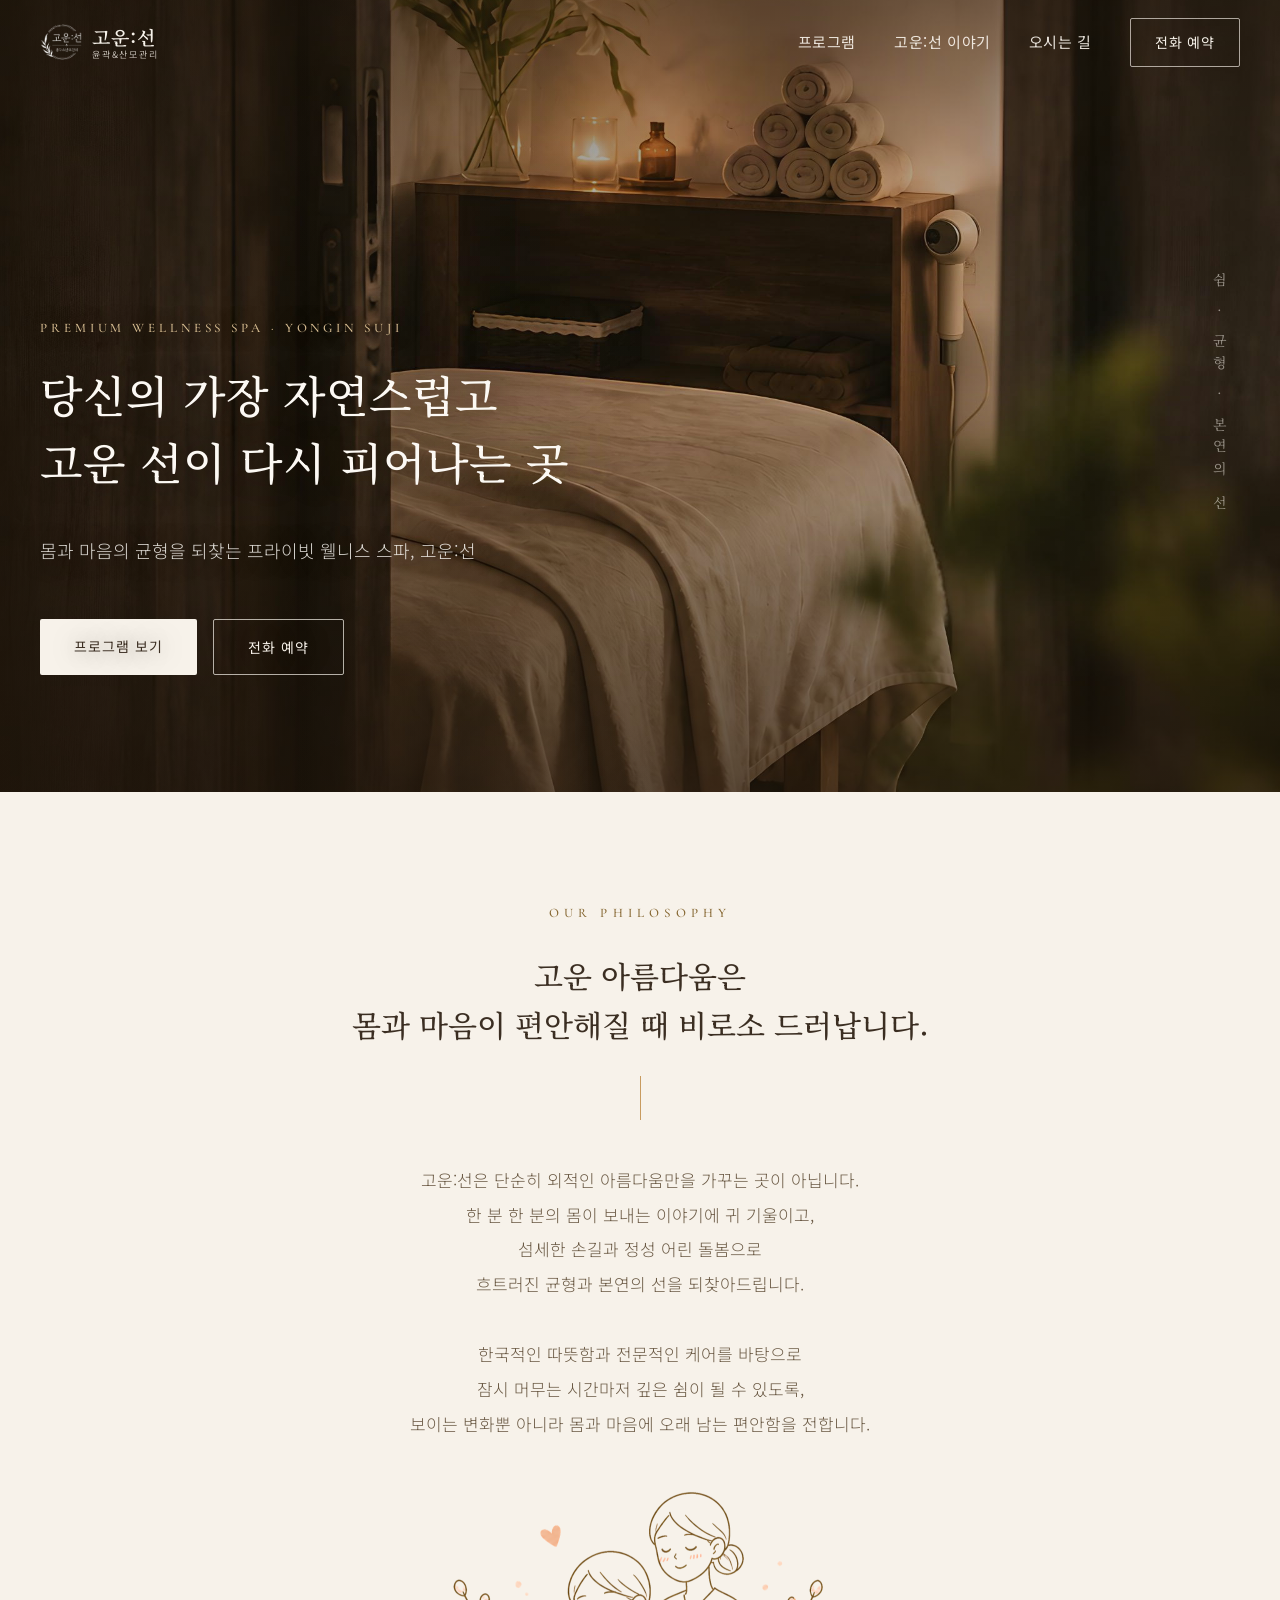
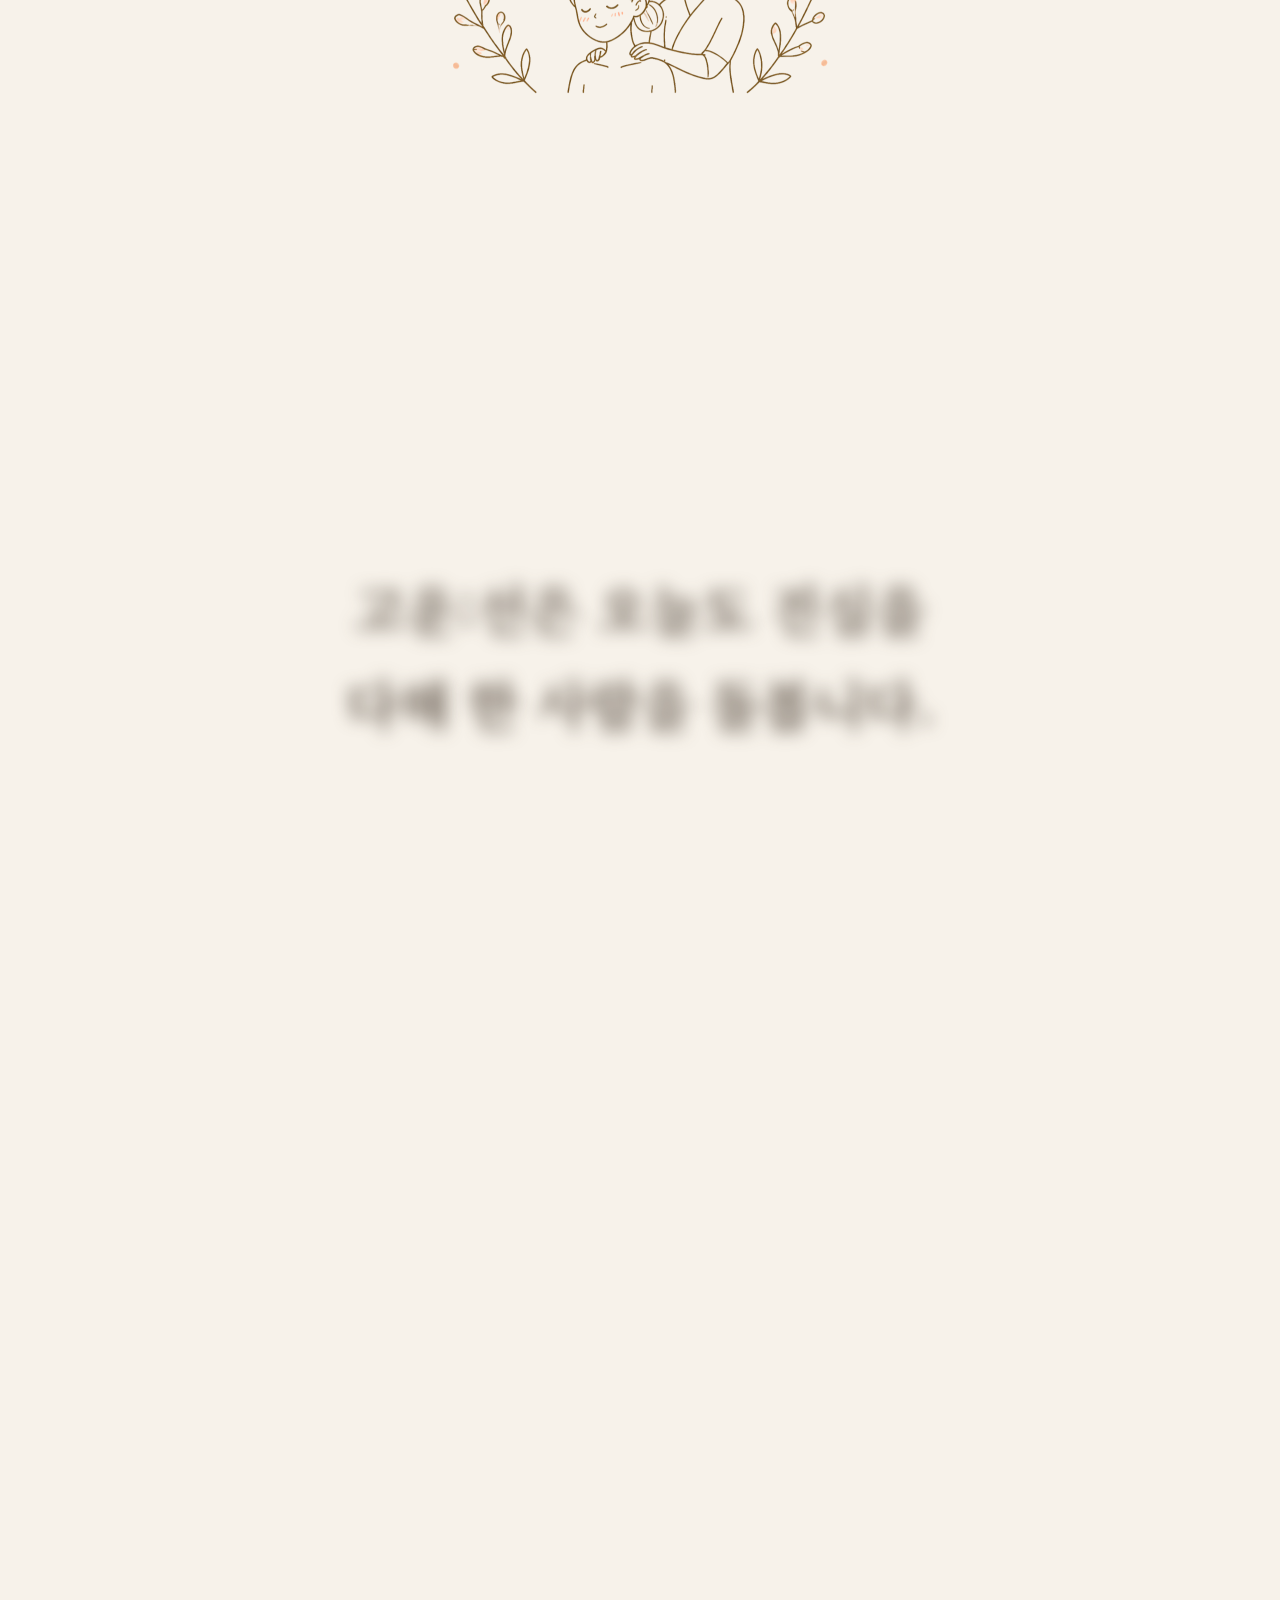
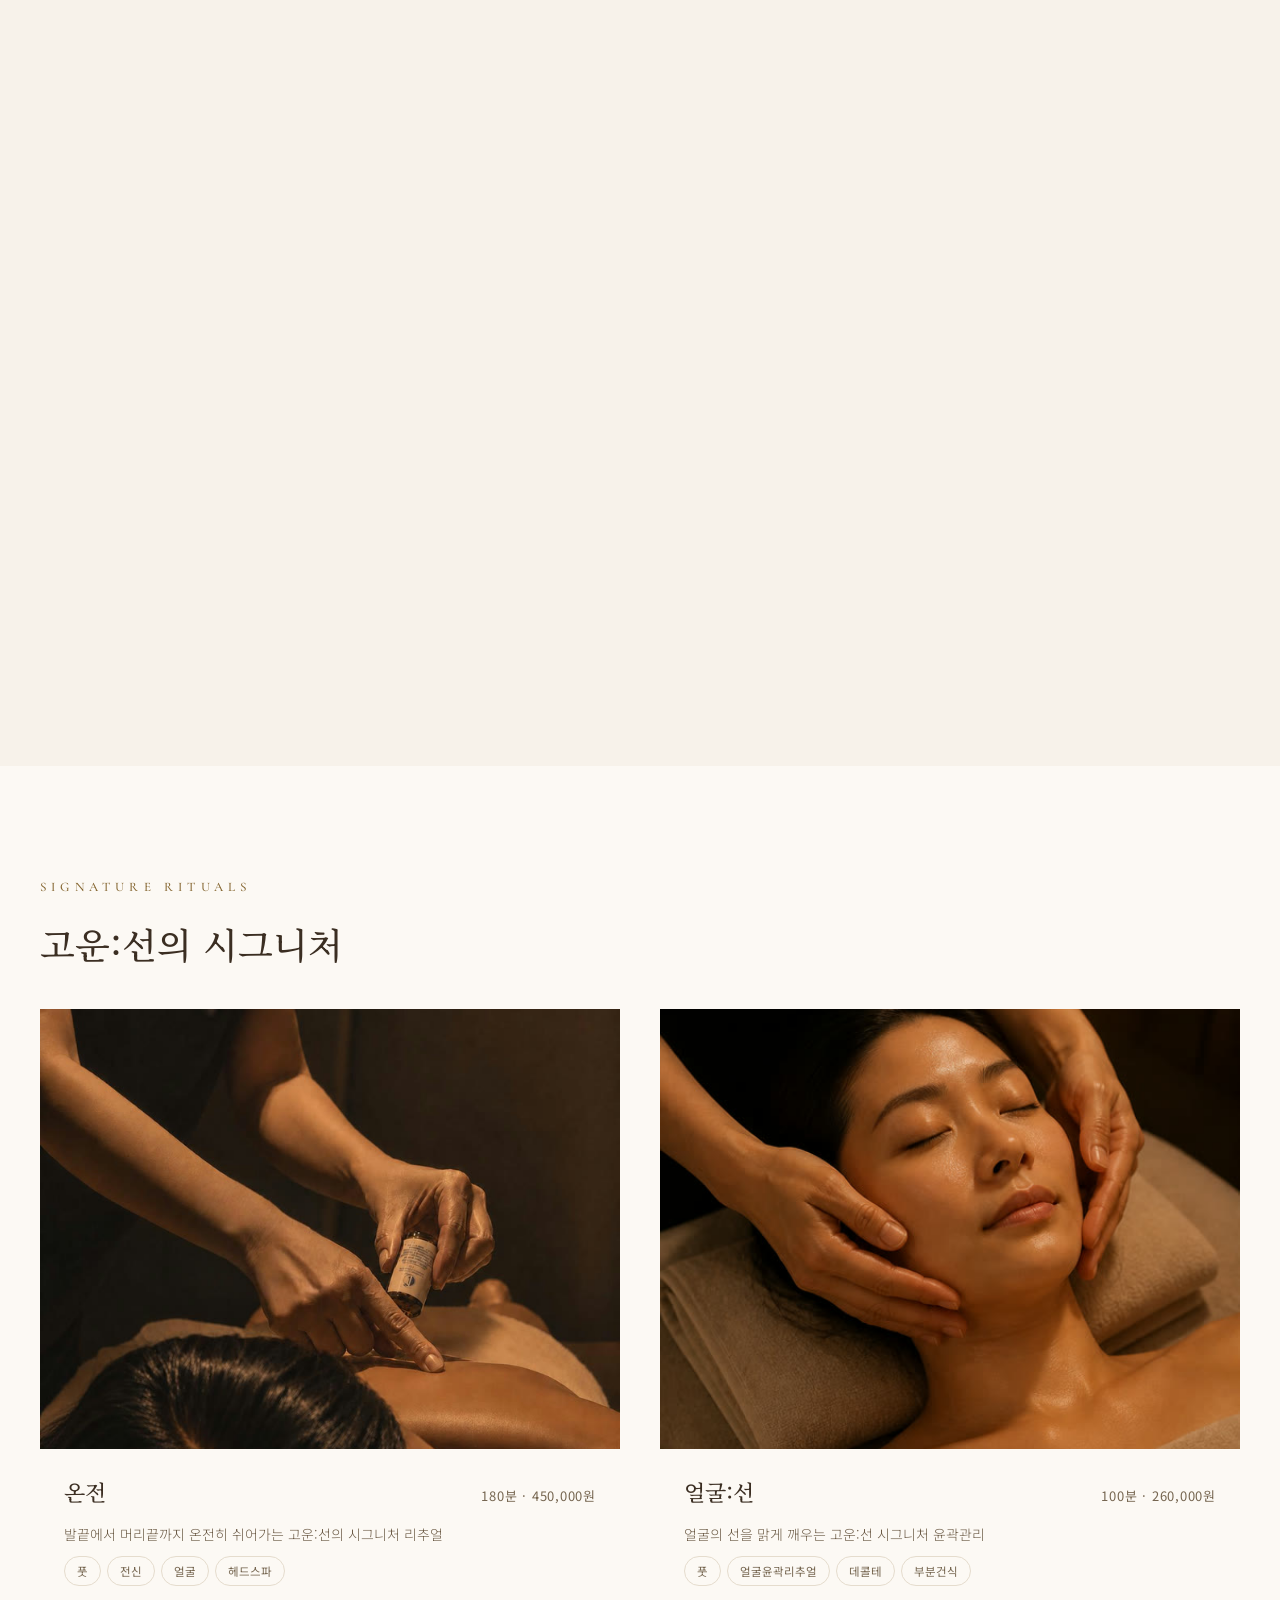
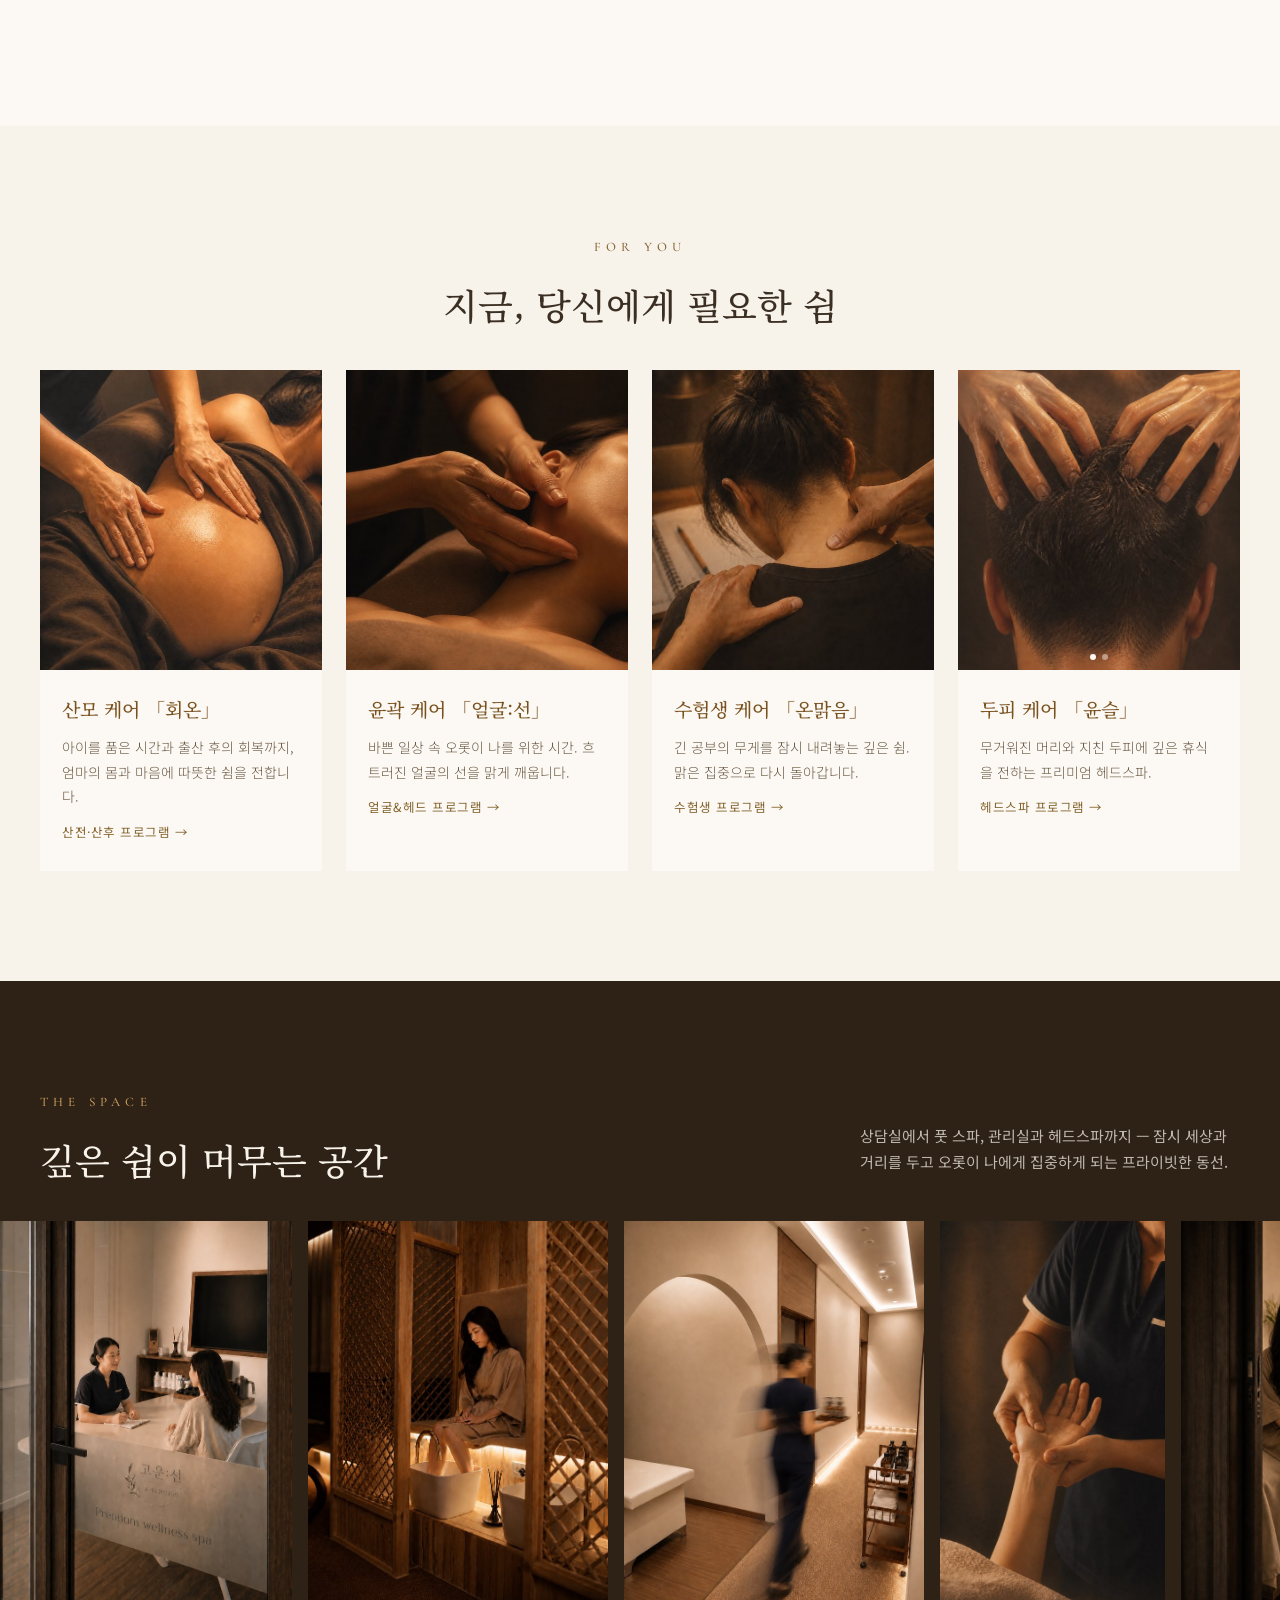
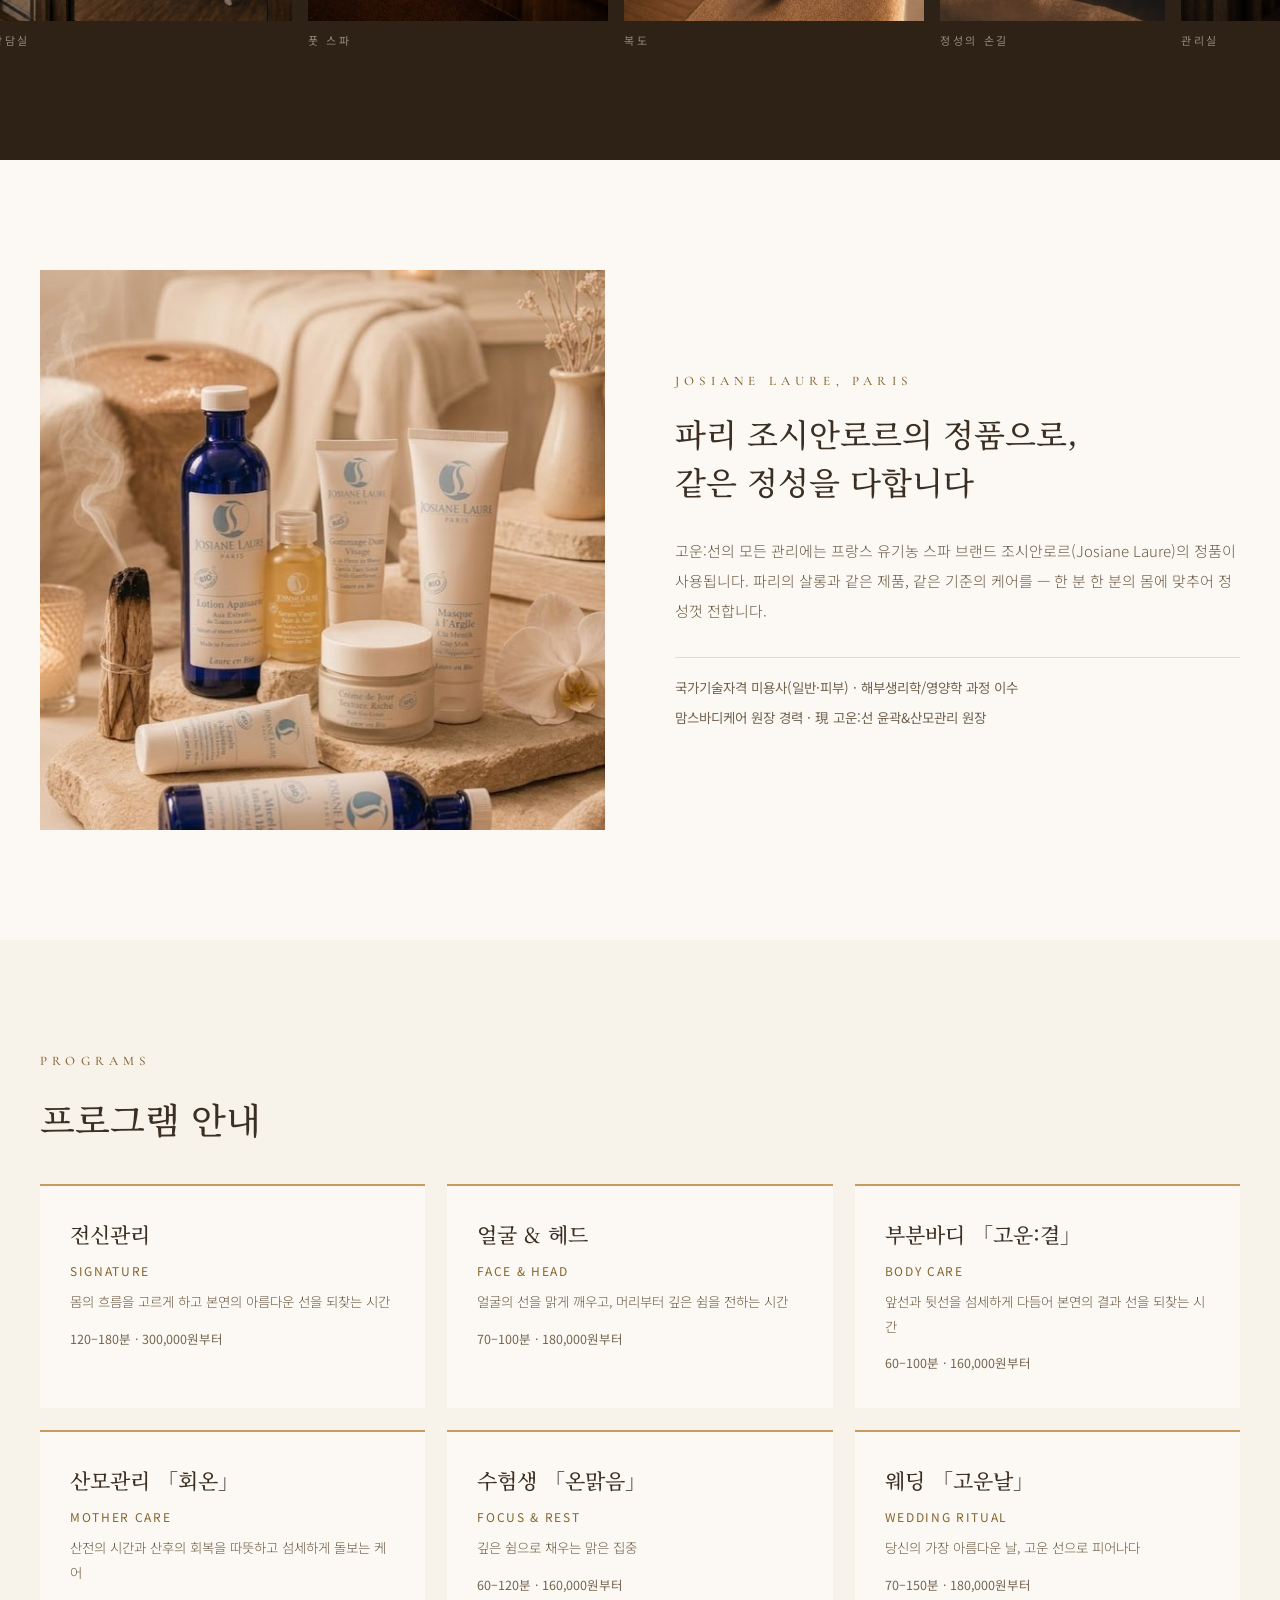
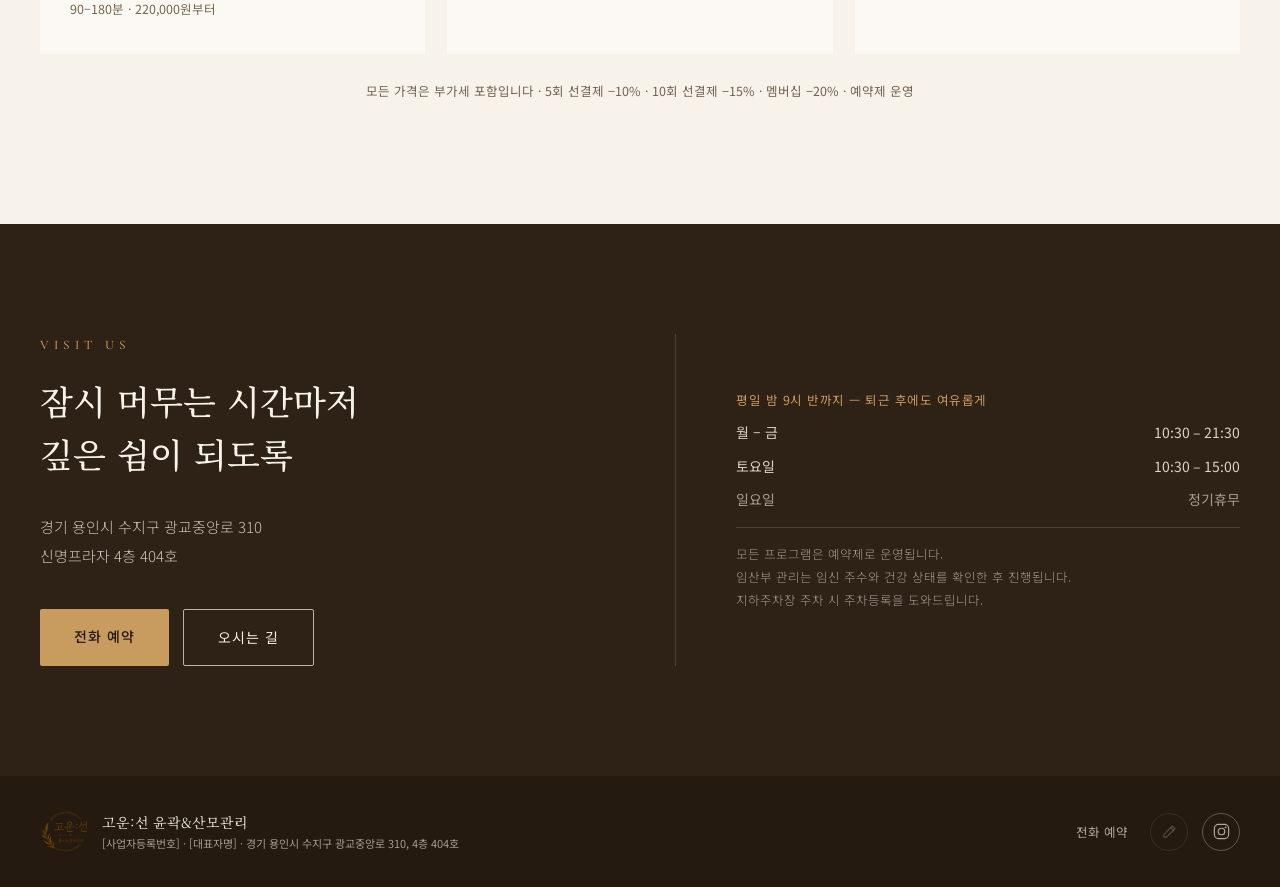
==== commit e6ec3805: "redeploy 2026-08-27 14:27" ====
--- a/index.html
+++ b/index.html
@@ -13,7 +13,7 @@
 <link rel="icon" type="image/png" href="assets/img/favicon.png?v=5bba410a">
 <link rel="preconnect" href="https://fonts.googleapis.com">
 <link rel="stylesheet" href="https://fonts.googleapis.com/css2?family=Noto+Serif+KR:wght@400;500;600&family=Noto+Sans+KR:wght@300;400;500&family=Cormorant+Garamond:wght@500;600&display=swap">
-<link rel="stylesheet" href="assets/css/style.css?v=e34d43fd">
+<link rel="stylesheet" href="assets/css/style.css?v=cb939a9f">
 </head>
 <body data-page="home">
 <header class="site-header overlay">
@@ -266,9 +266,9 @@
       </div>
     </div>
     <div class="links">
-      <a href="#" aria-disabled="true">[네이버 블로그]</a>
-      <a href="#" aria-disabled="true">[인스타그램]</a>
       <a href="tel:010-4267-6200">전화 예약</a>
+      <span class="sns-ic off" title="네이버 블로그 — 준비 중" aria-hidden="true"><svg width="19" height="19" viewBox="0 0 24 24" fill="none" stroke="currentColor" stroke-width="1.5" stroke-linejoin="round" stroke-linecap="round"><path d="M15.5 5.1l3.4 3.4L8.4 19H5v-3.4L15.5 5.1z"/><path d="M13.4 7.2l3.4 3.4"/></svg></span>
+      <a class="sns-ic" href="https://www.instagram.com/goodmona_headspa/" target="_blank" rel="noopener" aria-label="인스타그램" title="인스타그램"><svg width="19" height="19" viewBox="0 0 24 24" fill="none" stroke="currentColor" stroke-width="1.5"><rect x="3" y="3" width="18" height="18" rx="5.2"/><circle cx="12" cy="12" r="4.1"/><circle cx="17.1" cy="6.9" r="1.15" fill="currentColor" stroke="none"/></svg></a>
     </div>
   </div>
 </footer>
--- a/assets/css/style.css
+++ b/assets/css/style.css
@@ -286,9 +286,12 @@
 .site-footer .id img { width: 48px; height: 41px; object-fit: contain; opacity: 0.9; }
 .site-footer .id .t { font-family: var(--serif); font-size: 14px; color: #F7F2EA; }
 .site-footer .legal { font-size: 11px; color: rgba(247, 242, 234, 0.6); line-height: 1.7; }
-.site-footer .links { display: flex; gap: 20px; font-size: 12.5px; }
+.site-footer .links { display: flex; gap: 14px; font-size: 12.5px; align-items: center; }
 .site-footer .links a { color: rgba(247, 242, 234, 0.65); }
 .site-footer .links a:hover { color: #F7F2EA; }
+.site-footer .links .sns-ic { width: 38px; height: 38px; border-color: rgba(247, 242, 234, 0.28); color: rgba(247, 242, 234, 0.65); }
+.site-footer .links a.sns-ic:hover { background: rgba(247, 242, 234, 0.1); border-color: rgba(247, 242, 234, 0.6); color: #F7F2EA; }
+.site-footer .links a:not(.sns-ic) { margin-right: 8px; }
 
 /* ============ programs page ============ */
 .page-head { padding: 120px 0 36px 0; text-align: center; display: flex; flex-direction: column; align-items: center; gap: 12px; }
@@ -399,8 +402,11 @@
 .info-block .body-sm { font-size: 13.5px; font-weight: 300; line-height: 1.9; color: var(--body); white-space: pre-line; }
 .tel-btn { background: var(--ink); color: var(--bg); text-align: center; padding: 16px; border-radius: 2px; font-size: 15.5px; letter-spacing: 0.06em; margin-top: 8px; }
 .tel-btn:hover { background: var(--darker); color: var(--bg); }
-.sns-row { display: flex; gap: 10px; margin-top: 8px; }
-.sns-row a, .sns-row span { flex: 1; border: 1px solid var(--line); color: var(--chip); text-align: center; padding: 12px 0; font-size: 12.5px; border-radius: 2px; }
+.sns-row { display: flex; gap: 12px; margin-top: 10px; }
+/* SNS 원형 라인 아이콘 — URL 미입력 시 .off(흐림) */
+.sns-ic { width: 44px; height: 44px; flex: 0 0 auto; border: 1px solid var(--amber); border-radius: 999px; display: inline-flex; align-items: center; justify-content: center; color: var(--gold); transition: background 0.25s ease, color 0.25s ease, border-color 0.25s ease; }
+a.sns-ic:hover { background: var(--gold); border-color: var(--gold); color: var(--card); }
+.sns-ic.off { opacity: 0.35; }
 .steps-grid { display: grid; grid-template-columns: 1fr; gap: 16px; }
 @media (min-width: 900px) { .steps-grid { grid-template-columns: repeat(3, 1fr); gap: 24px; } }
 .step-card { background: var(--bg); padding: 30px 28px; display: flex; flex-direction: column; gap: 10px; }
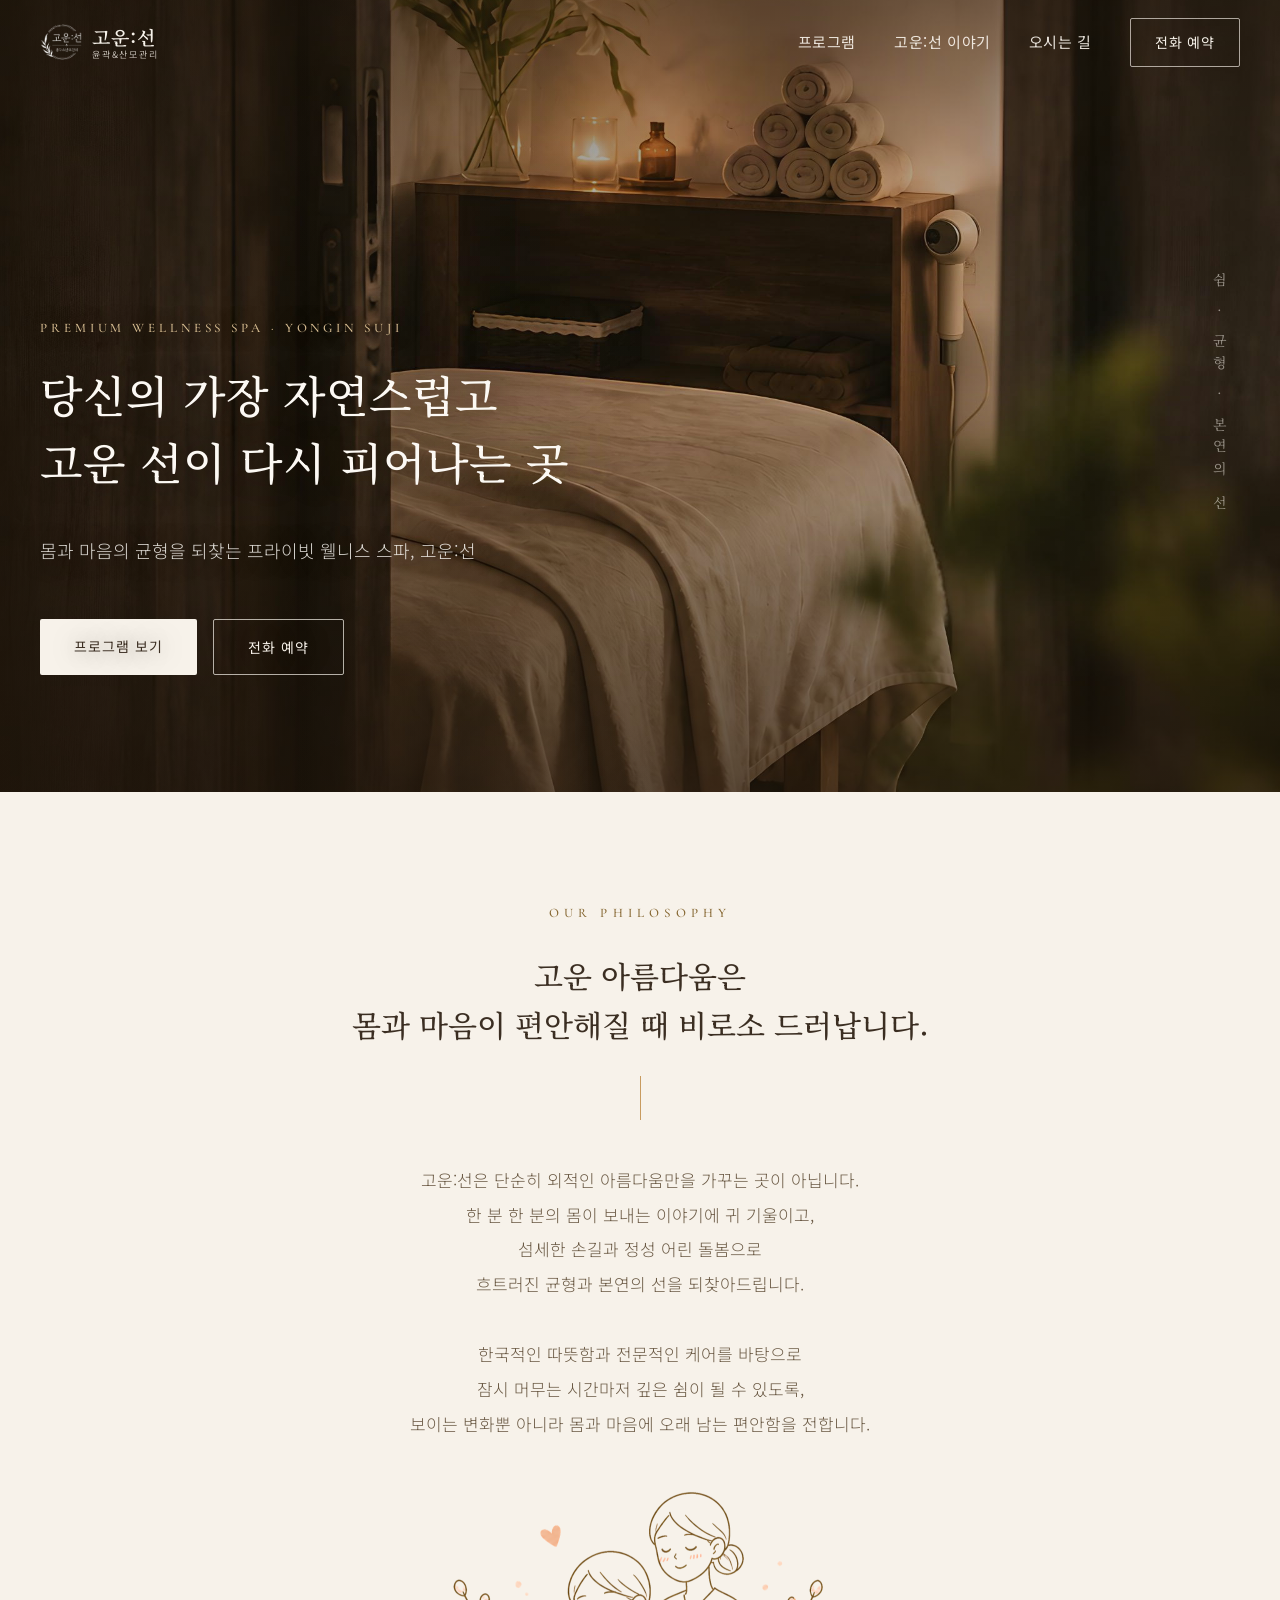
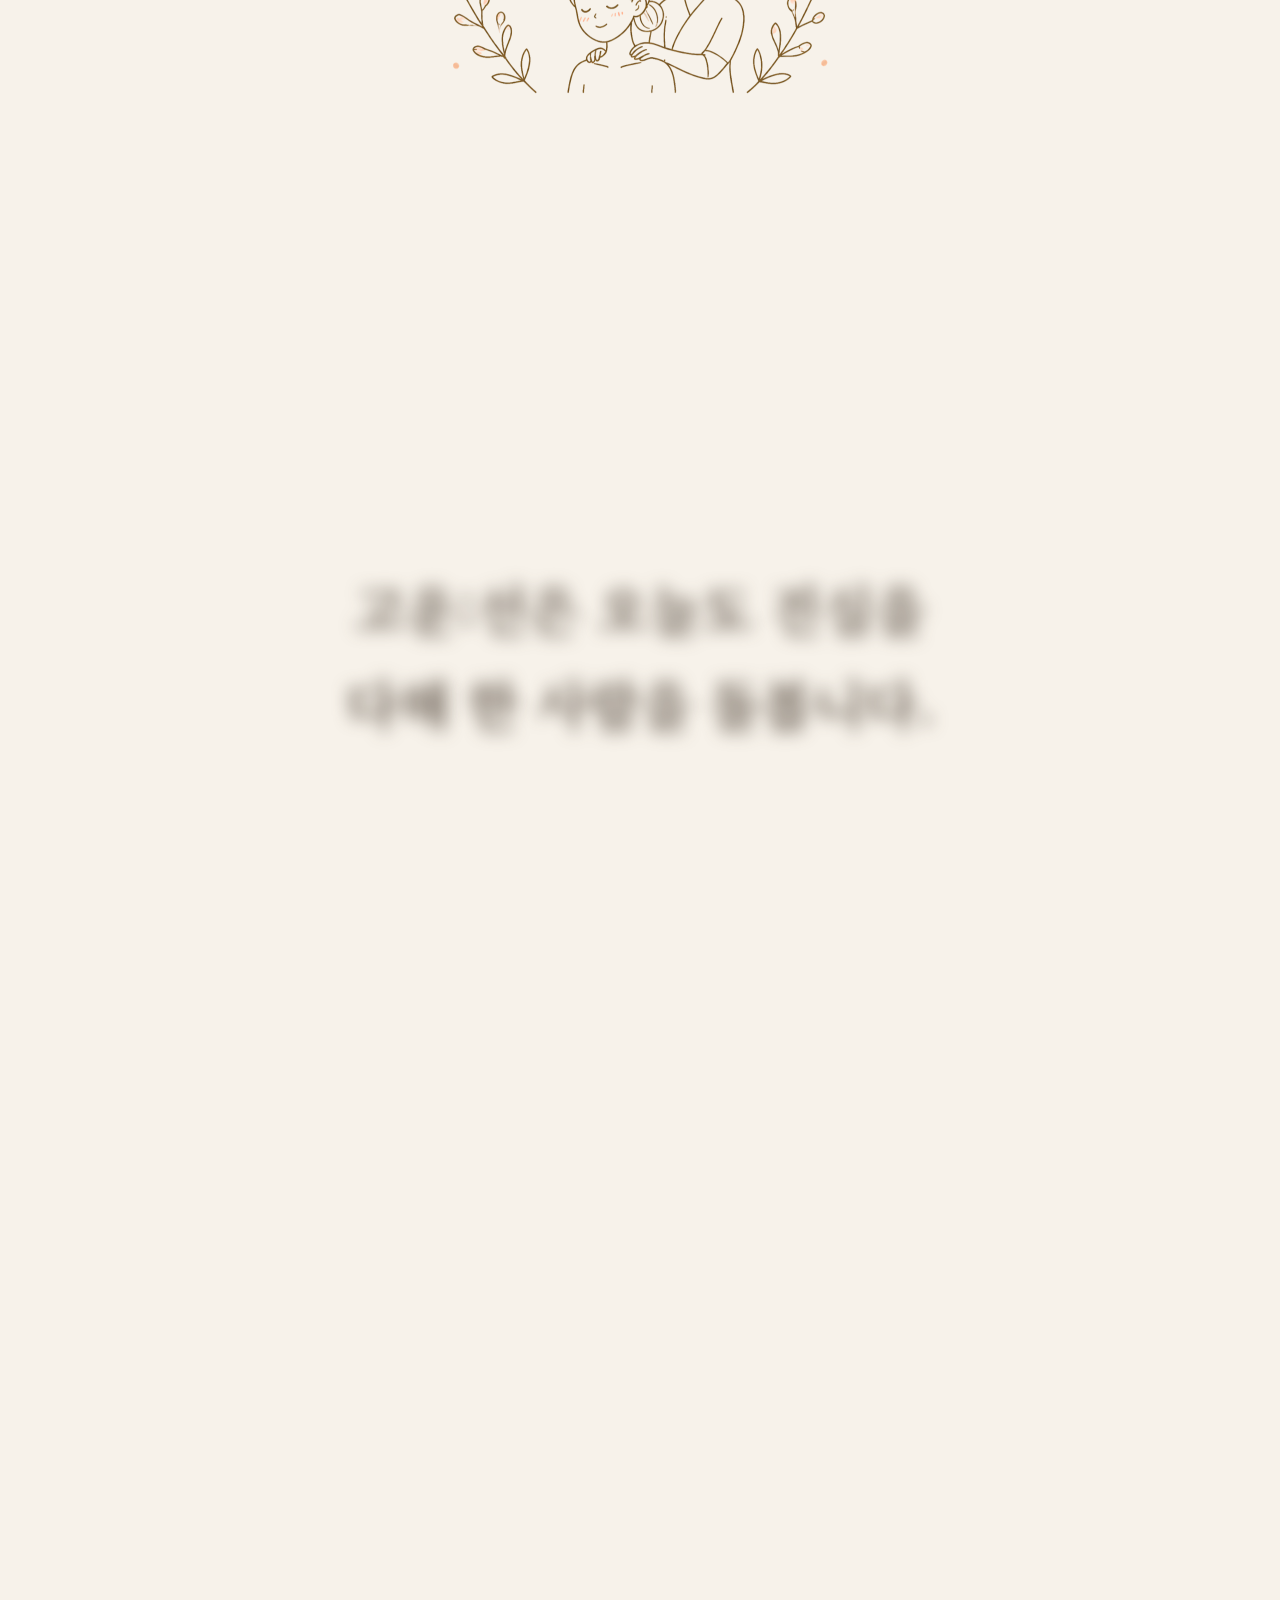
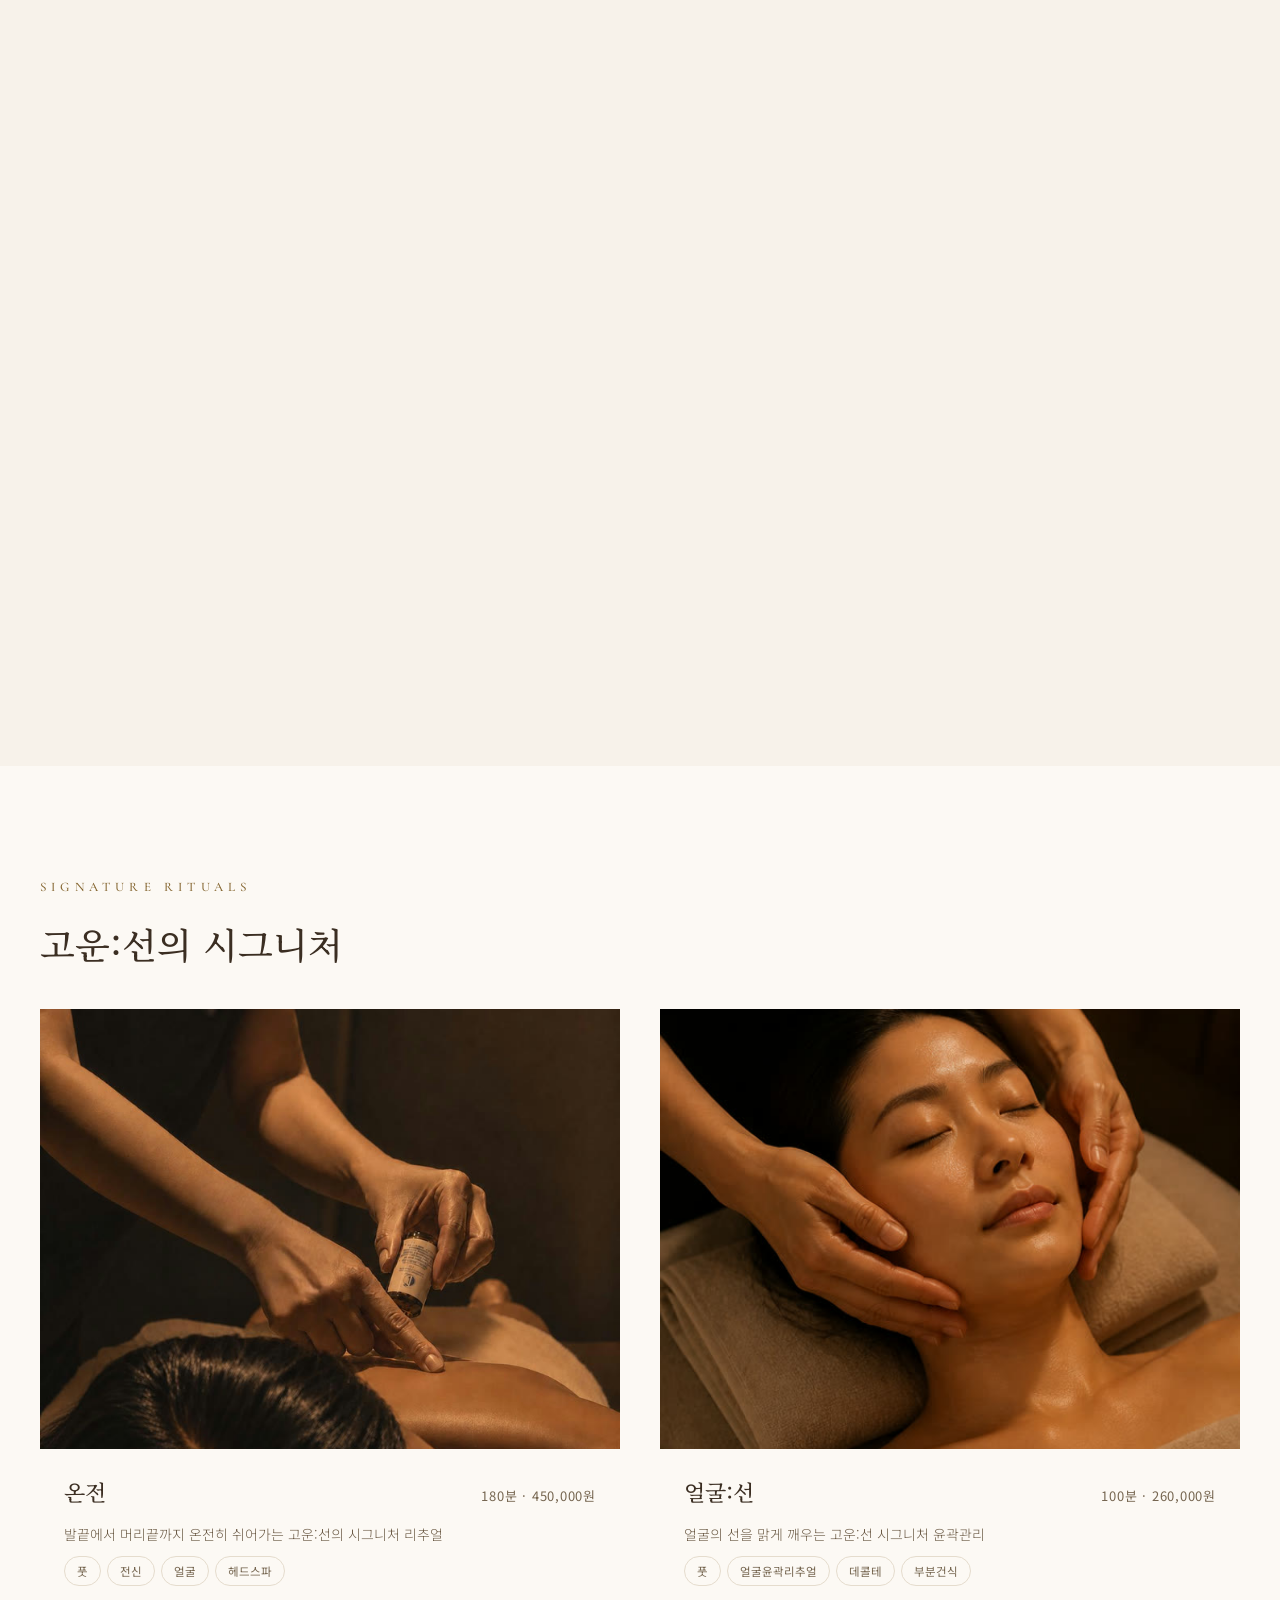
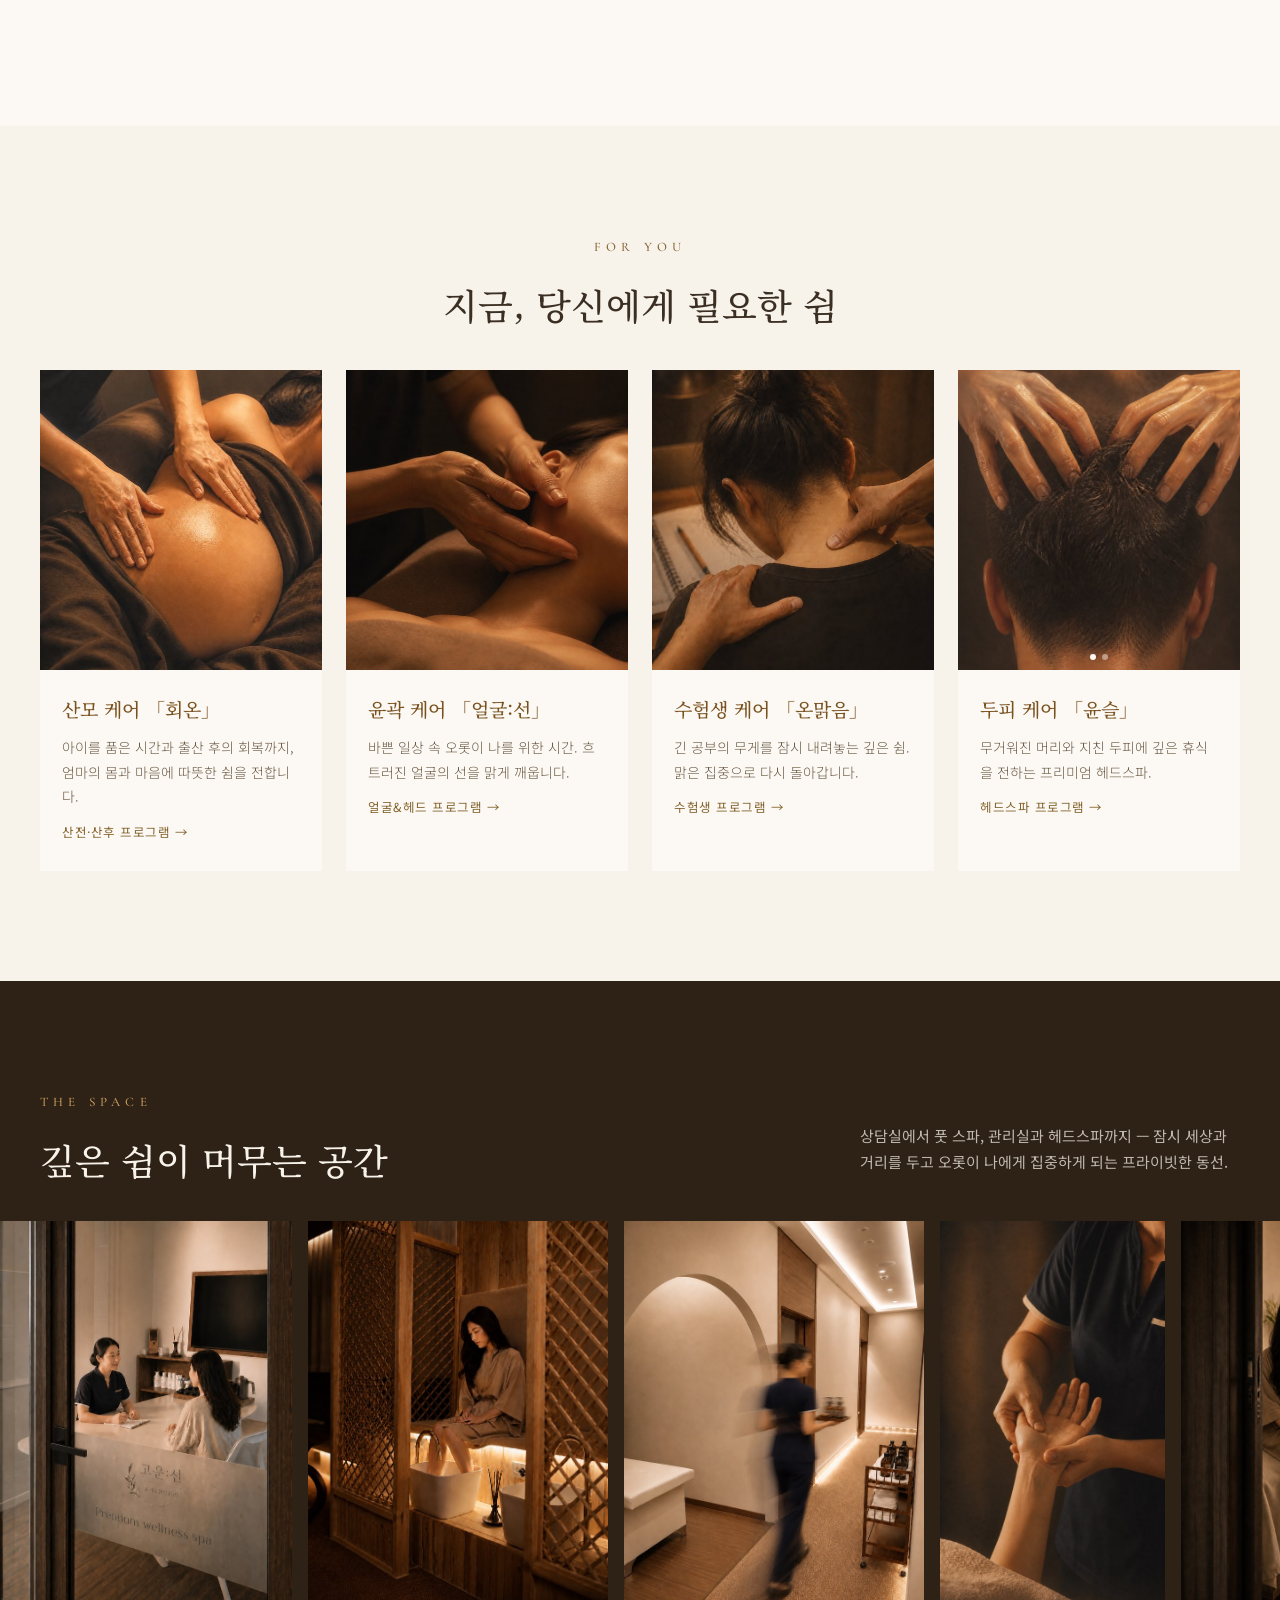
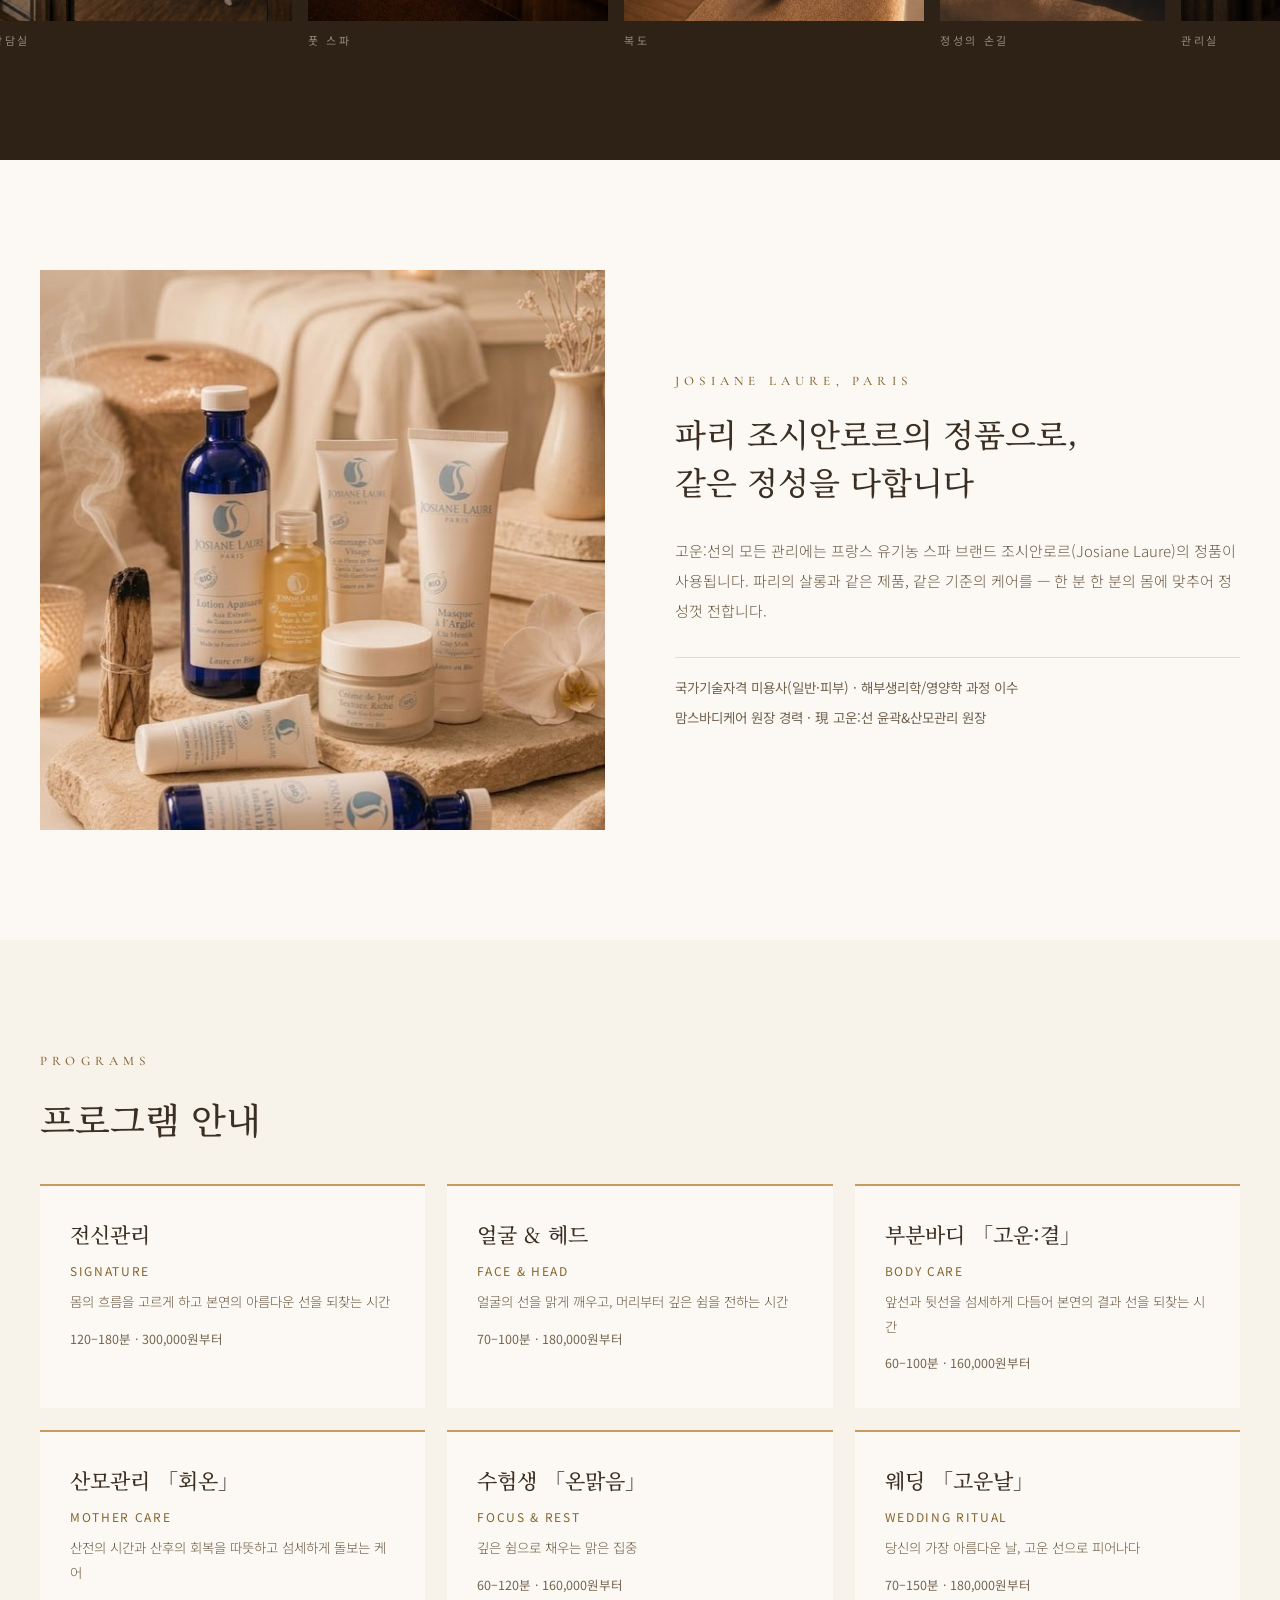
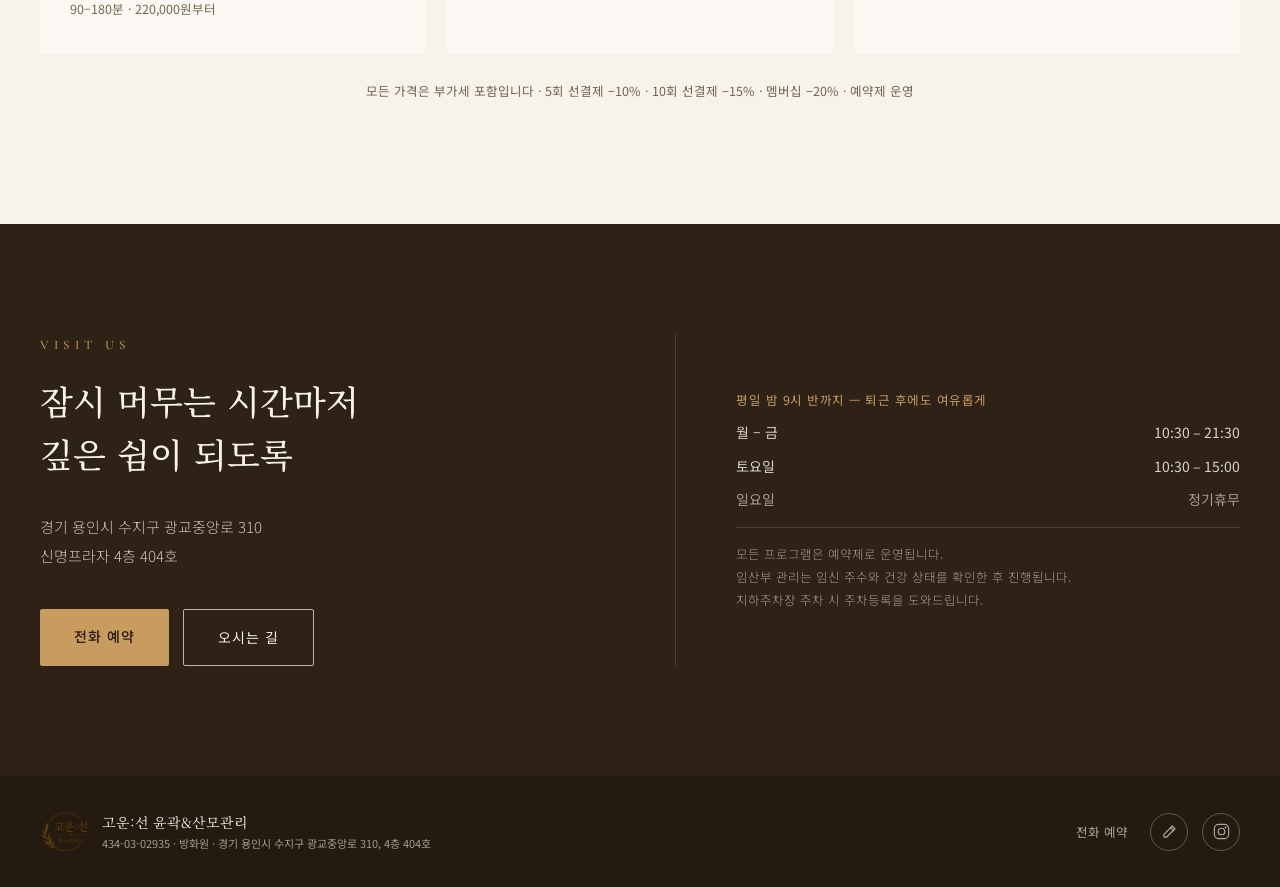
==== commit 13ffef9c: "redeploy 2026-08-27 14:36" ====
--- a/index.html
+++ b/index.html
@@ -13,7 +13,7 @@
 <link rel="icon" type="image/png" href="assets/img/favicon.png?v=5bba410a">
 <link rel="preconnect" href="https://fonts.googleapis.com">
 <link rel="stylesheet" href="https://fonts.googleapis.com/css2?family=Noto+Serif+KR:wght@400;500;600&family=Noto+Sans+KR:wght@300;400;500&family=Cormorant+Garamond:wght@500;600&display=swap">
-<link rel="stylesheet" href="assets/css/style.css?v=cb939a9f">
+<link rel="stylesheet" href="assets/css/style.css?v=0e417725">
 </head>
 <body data-page="home">
 <header class="site-header overlay">
@@ -262,12 +262,12 @@
       <img src="assets/img/logo.png?v=3af43805" alt="고운:선 엠블럼">
       <div>
         <div class="t">고운:선 윤곽&amp;산모관리</div>
-        <div class="legal">[사업자등록번호] · [대표자명] · 경기 용인시 수지구 광교중앙로 310, 4층 404호</div>
+        <div class="legal">434-03-02935 · 방화원 · 경기 용인시 수지구 광교중앙로 310, 4층 404호</div>
       </div>
     </div>
     <div class="links">
       <a href="tel:010-4267-6200">전화 예약</a>
-      <span class="sns-ic off" title="네이버 블로그 — 준비 중" aria-hidden="true"><svg width="19" height="19" viewBox="0 0 24 24" fill="none" stroke="currentColor" stroke-width="1.5" stroke-linejoin="round" stroke-linecap="round"><path d="M15.5 5.1l3.4 3.4L8.4 19H5v-3.4L15.5 5.1z"/><path d="M13.4 7.2l3.4 3.4"/></svg></span>
+      <a class="sns-ic" href="https://m.blog.naver.com/tjdgus0204" target="_blank" rel="noopener" aria-label="네이버 블로그" title="네이버 블로그"><svg width="19" height="19" viewBox="0 0 24 24" fill="none" stroke="currentColor" stroke-width="1.5" stroke-linejoin="round" stroke-linecap="round"><path d="M15.5 5.1l3.4 3.4L8.4 19H5v-3.4L15.5 5.1z"/><path d="M13.4 7.2l3.4 3.4"/></svg></a>
       <a class="sns-ic" href="https://www.instagram.com/goodmona_headspa/" target="_blank" rel="noopener" aria-label="인스타그램" title="인스타그램"><svg width="19" height="19" viewBox="0 0 24 24" fill="none" stroke="currentColor" stroke-width="1.5"><rect x="3" y="3" width="18" height="18" rx="5.2"/><circle cx="12" cy="12" r="4.1"/><circle cx="17.1" cy="6.9" r="1.15" fill="currentColor" stroke="none"/></svg></a>
     </div>
   </div>
--- a/assets/css/style.css
+++ b/assets/css/style.css
@@ -365,6 +365,8 @@
 .director .photo-slot { height: 380px; background: #EFE6D7; display: flex; flex-direction: column; align-items: center; justify-content: center; gap: 14px; color: var(--muted); font-size: 13px; }
 @media (min-width: 900px) { .director .photo-slot { height: 520px; } }
 .director .photo-slot .ring { width: 100px; height: 100px; border-radius: 999px; background: #E0D2BC; display: flex; align-items: center; justify-content: center; }
+.director img.photo { width: 100%; height: 380px; object-fit: cover; display: block; }
+@media (min-width: 900px) { .director img.photo { height: 520px; } }
 .director h2 { font-family: var(--serif); font-size: clamp(22px, 2.6vw, 32px); line-height: 1.55; font-weight: 500; margin: 0; white-space: pre-line; }
 .creds { border-top: 1px solid var(--line); padding-top: 20px; display: flex; flex-direction: column; gap: 9px; }
 .creds .c { display: flex; gap: 12px; align-items: center; font-size: 13.5px; color: var(--body); }
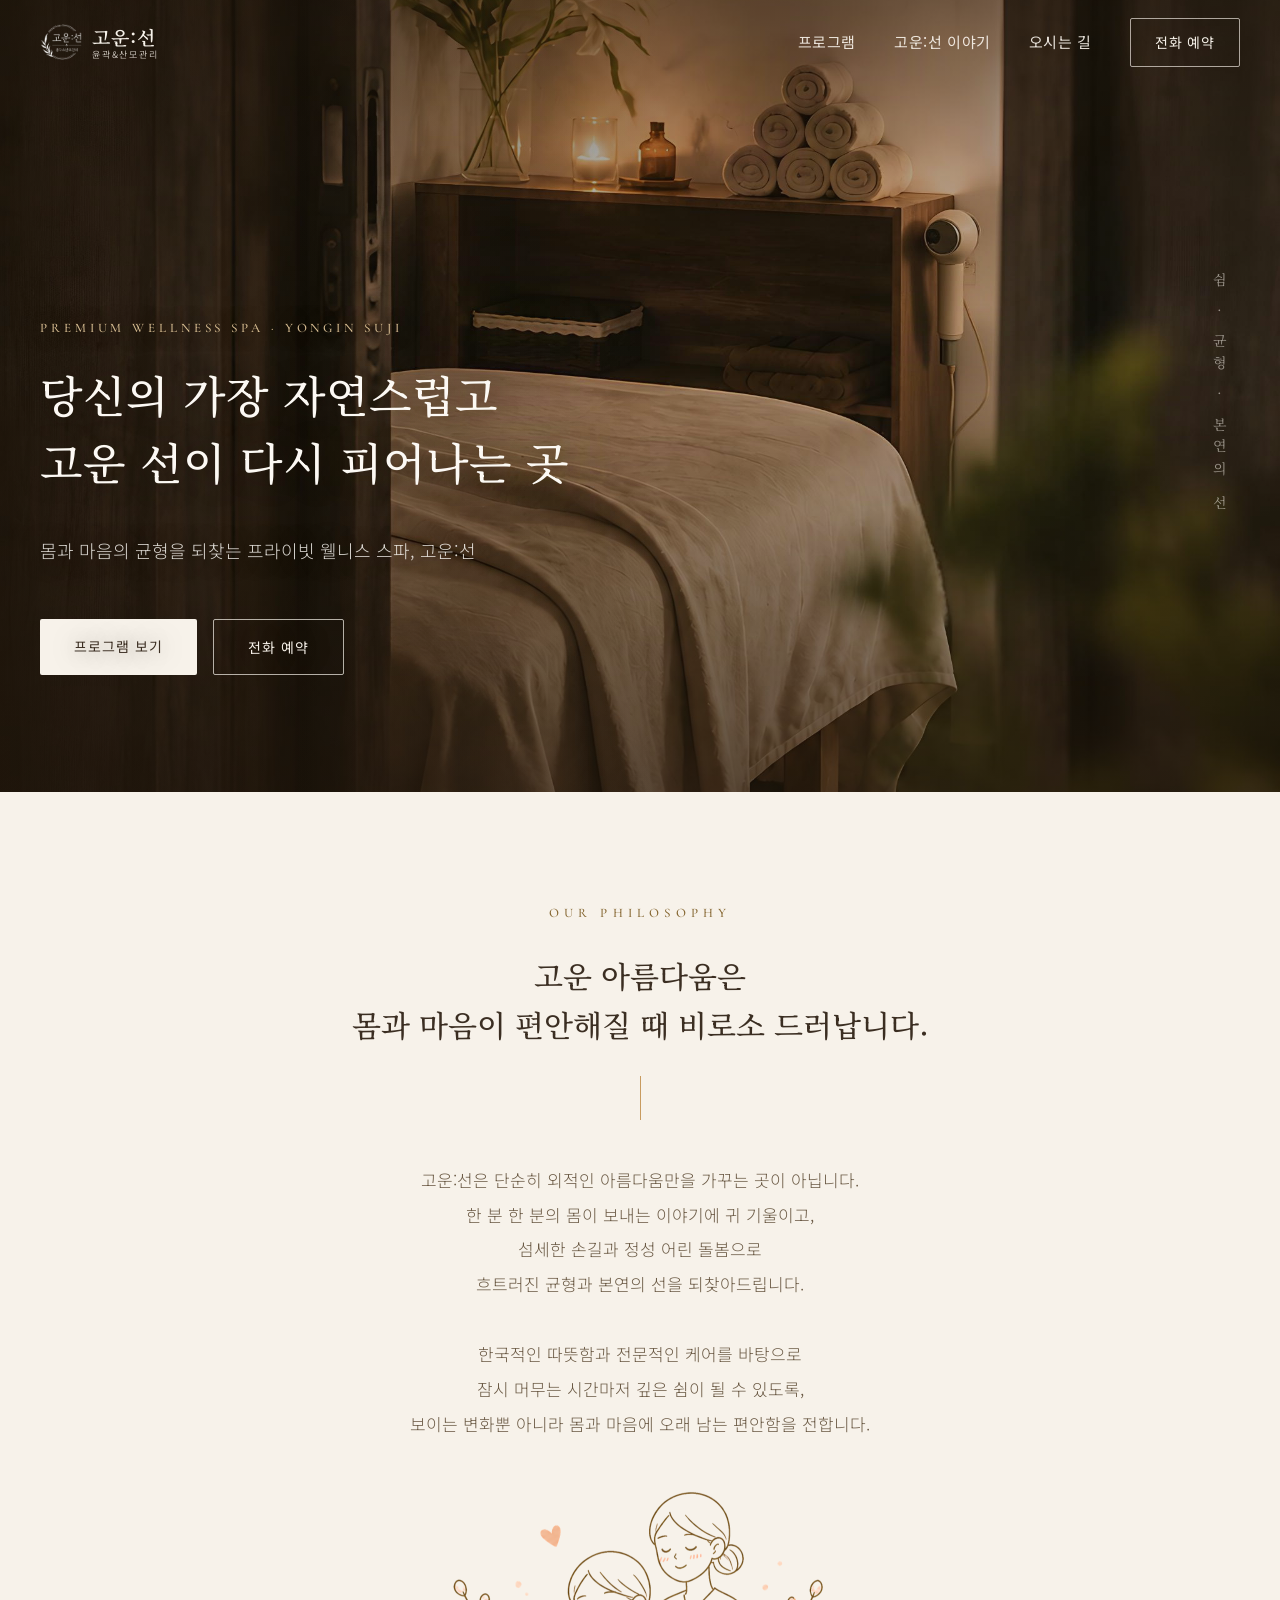
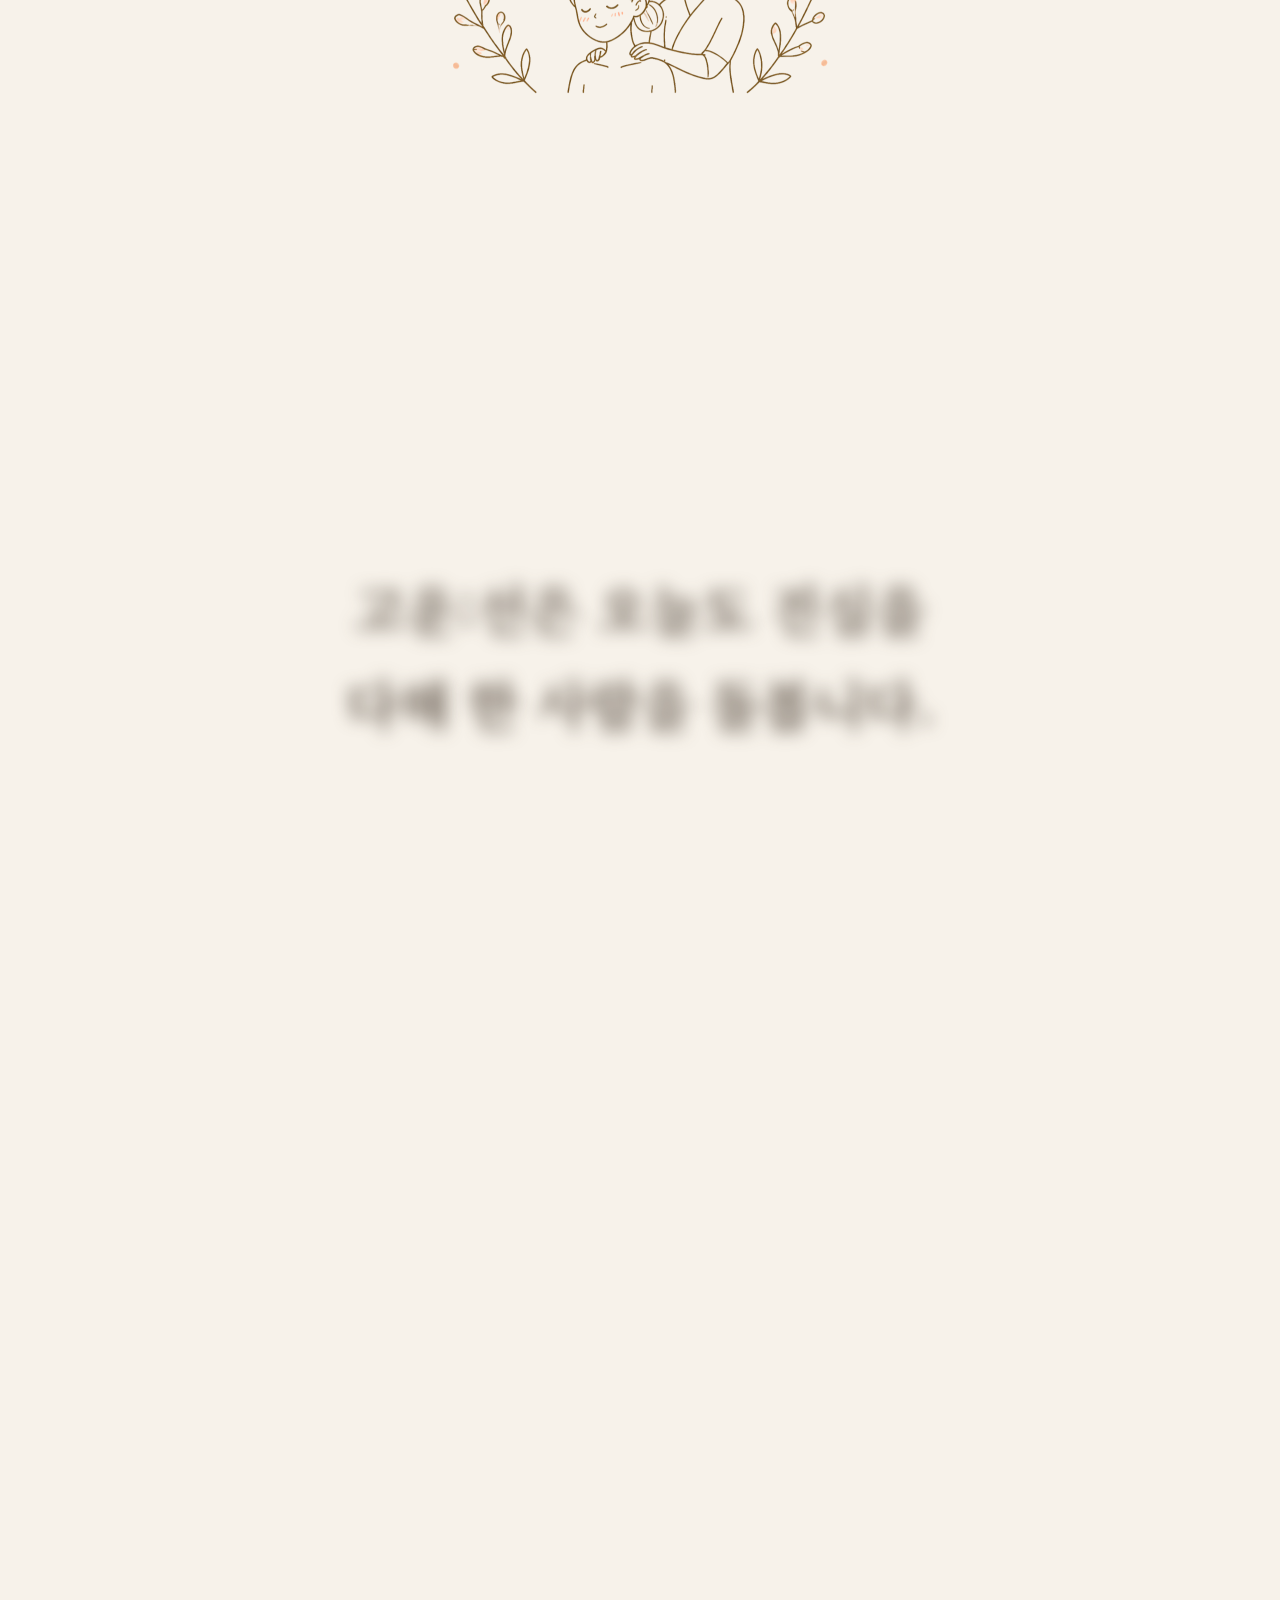
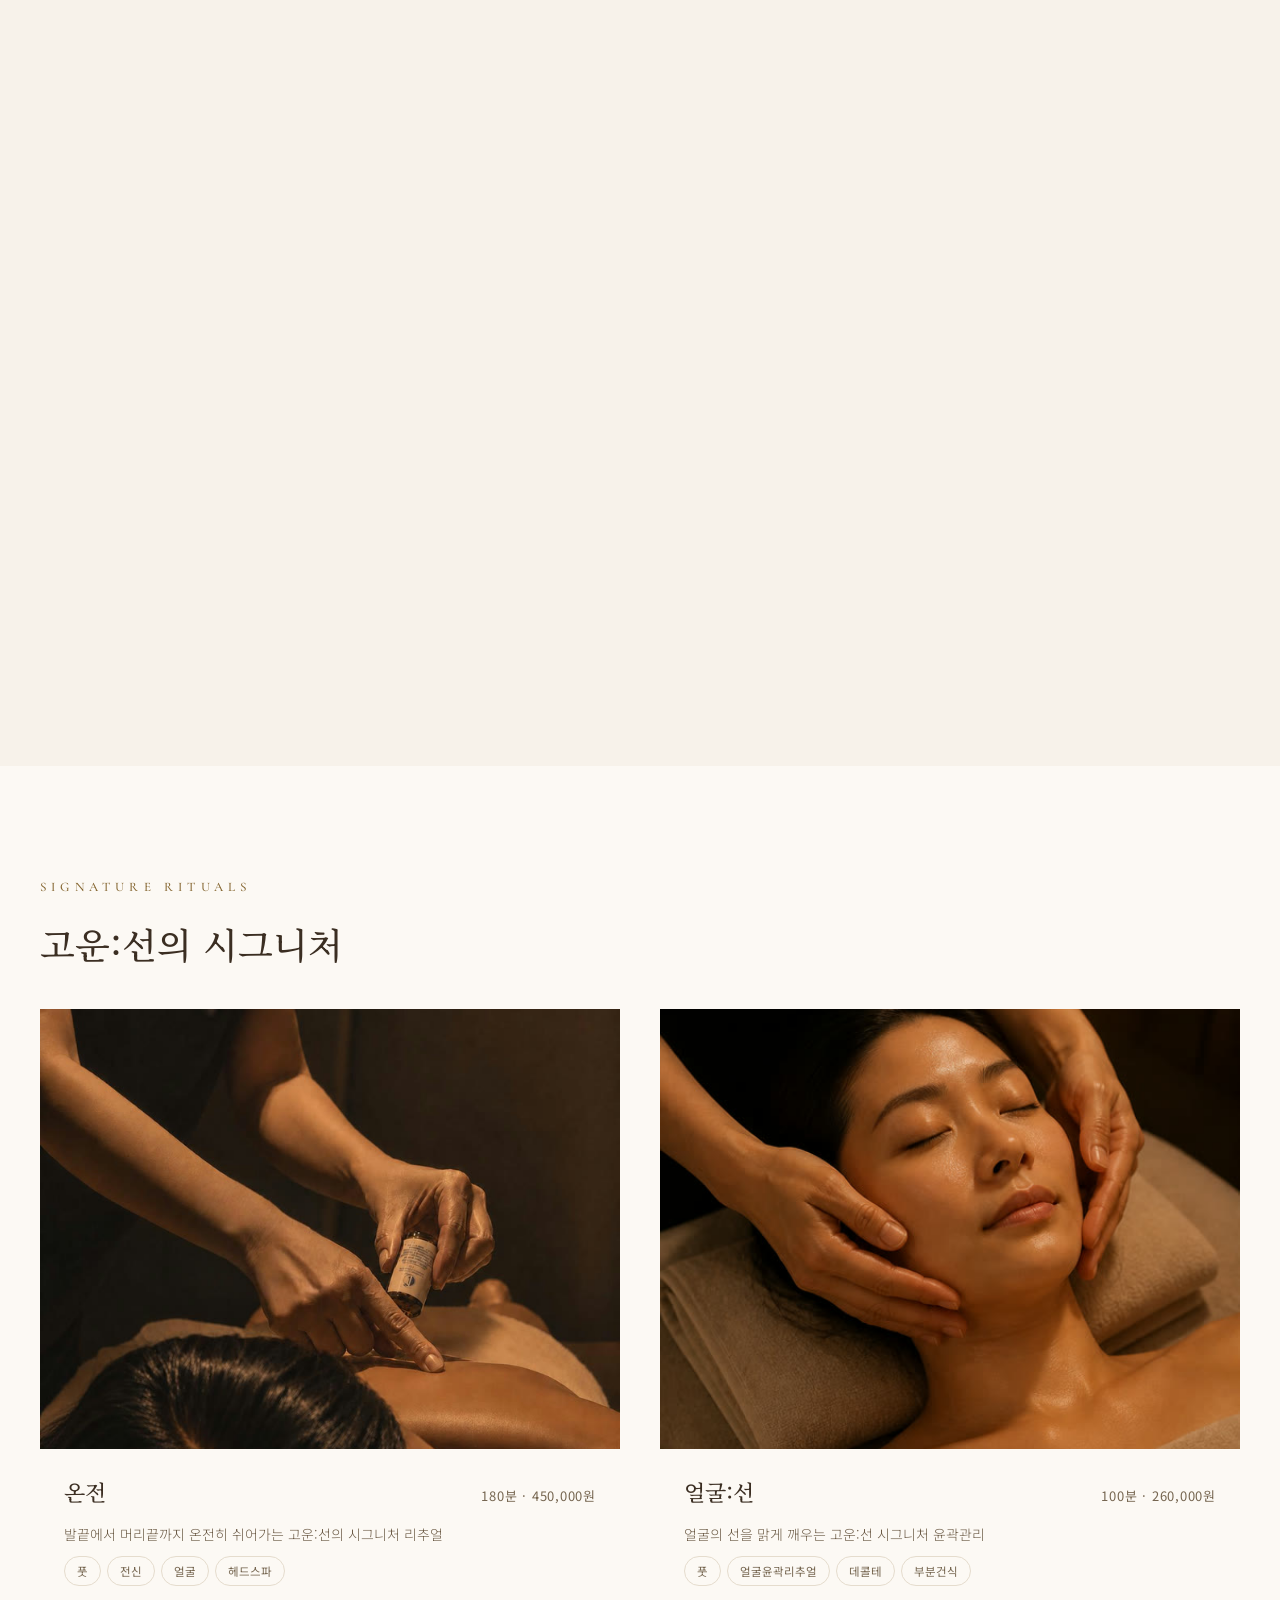
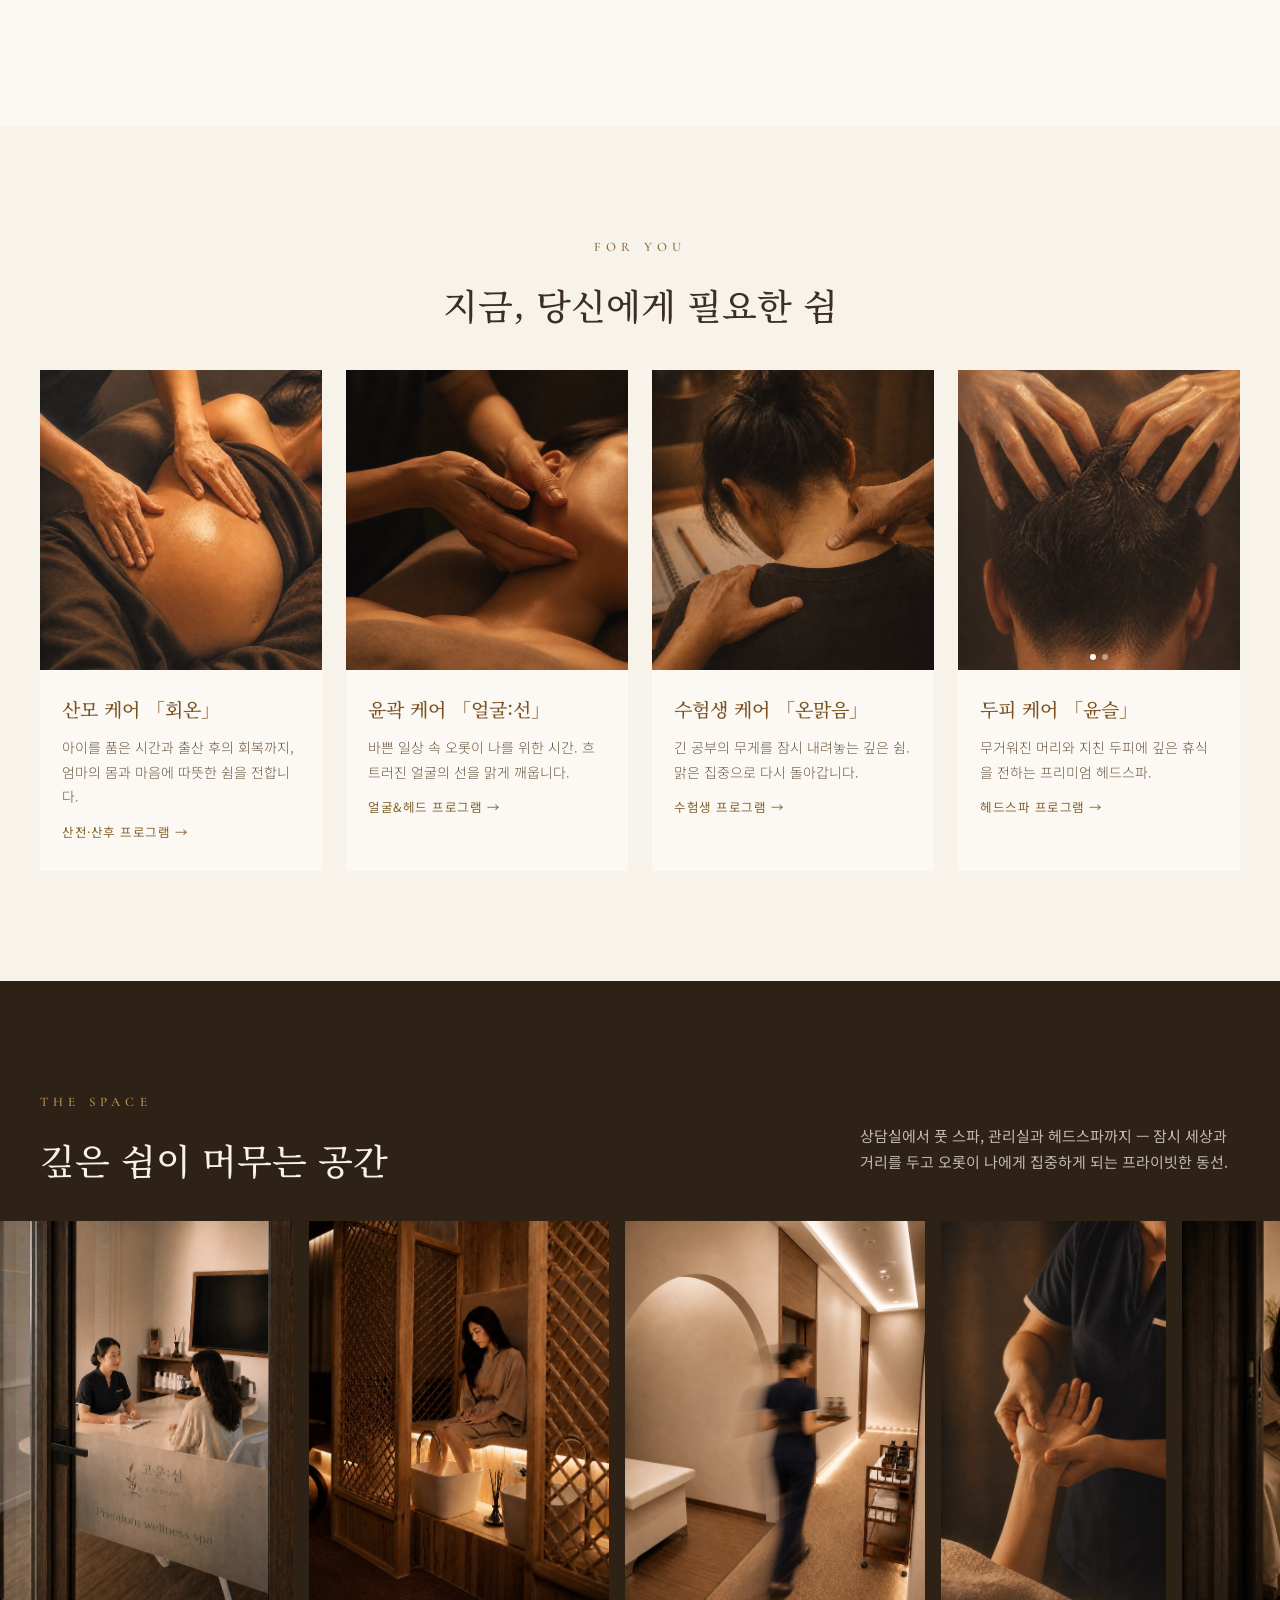
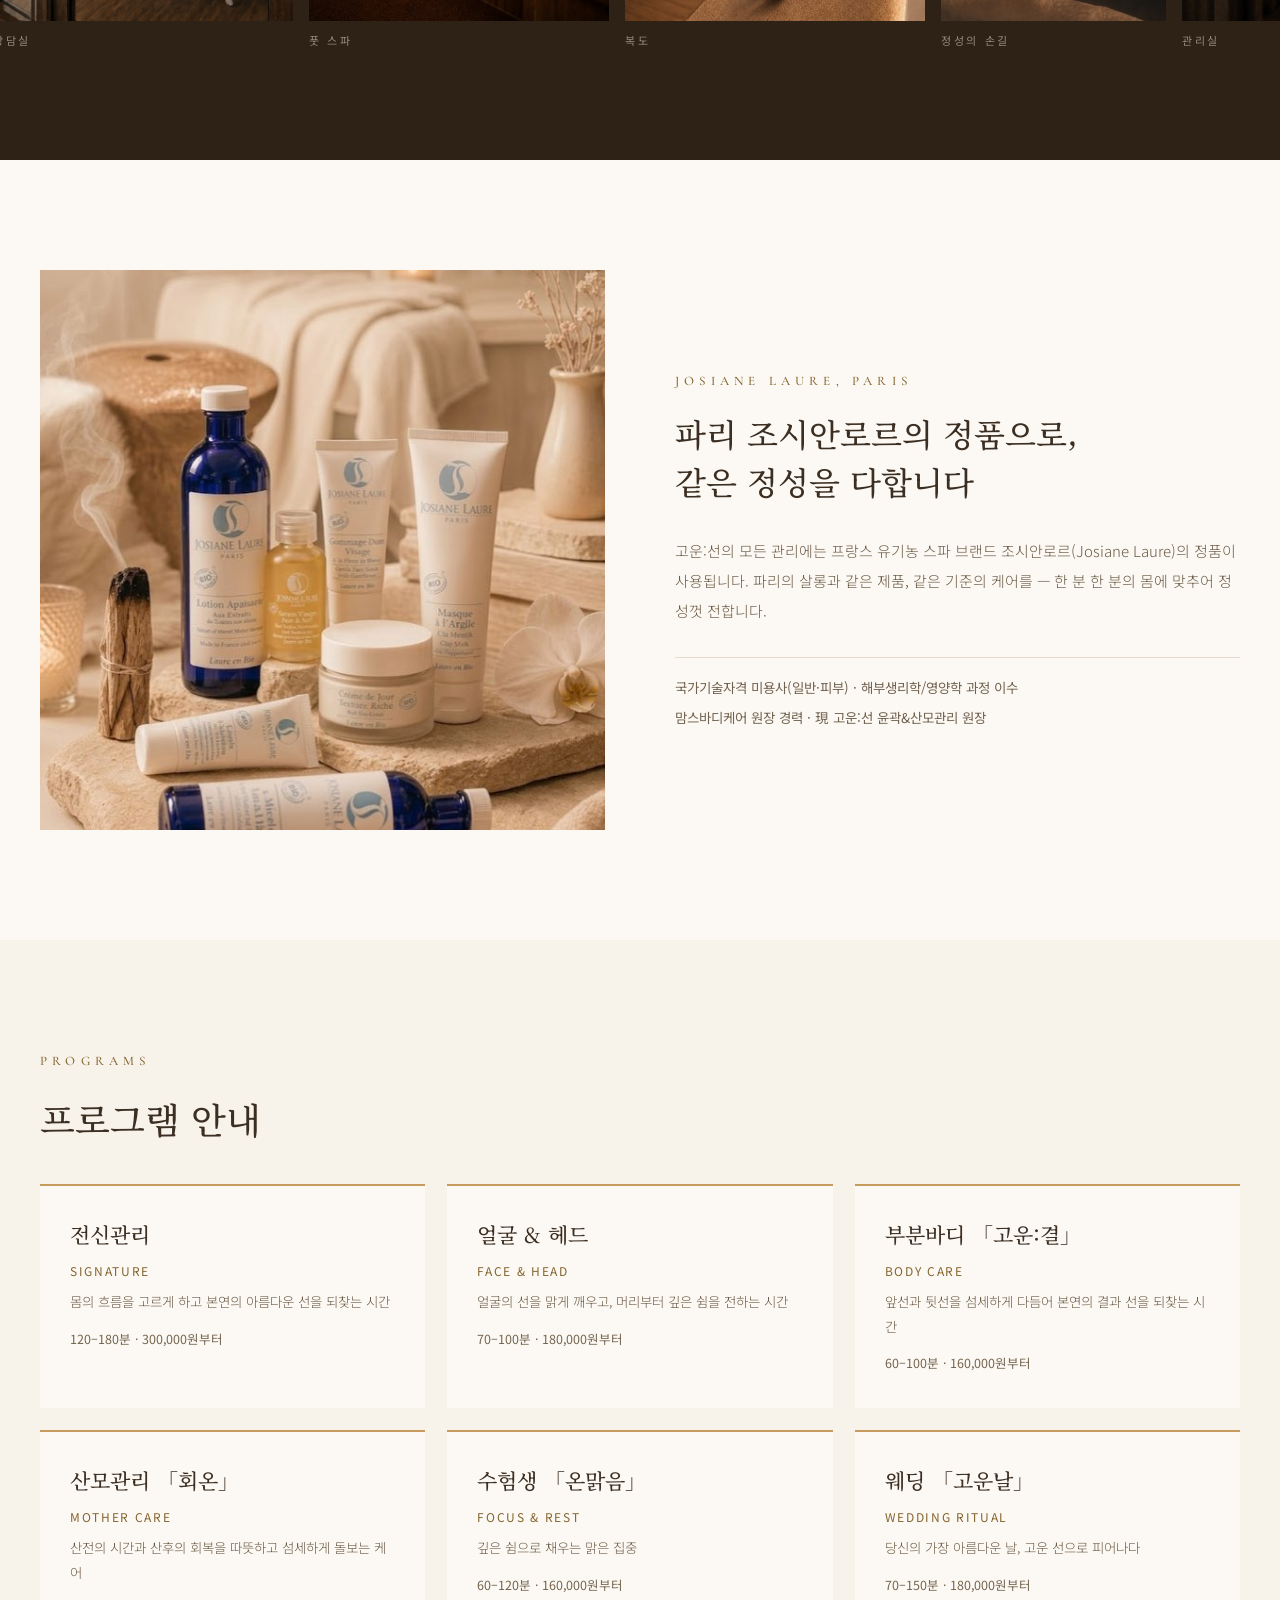
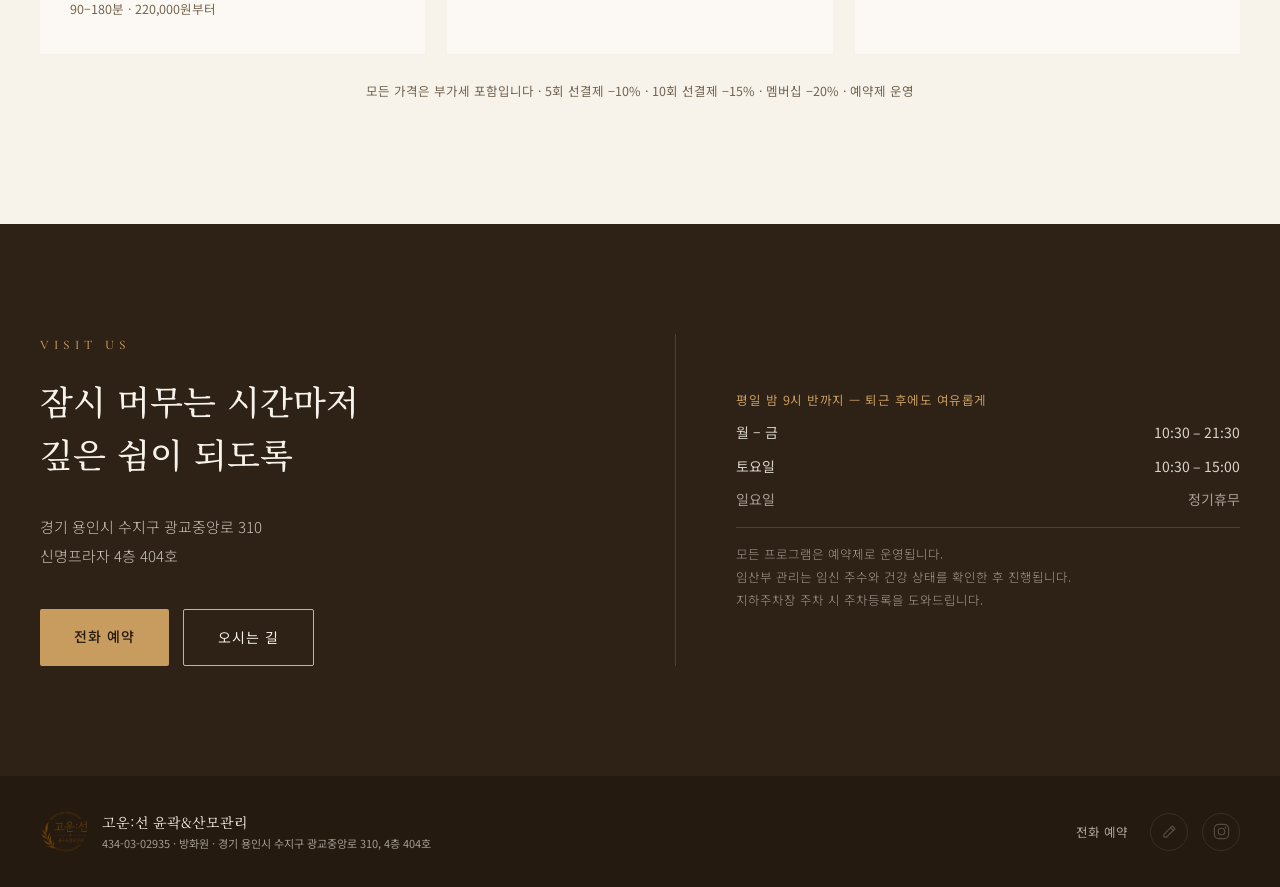
==== commit 2c12ea5d: "redeploy 2026-08-27 15:32" ====
--- a/index.html
+++ b/index.html
@@ -3,17 +3,17 @@
 <head>
 <meta charset="utf-8">
 <meta name="viewport" content="width=device-width, initial-scale=1">
-<title>고운:선 — 프리미엄 웰니스 스파 · 용인 수지 윤곽&산모관리</title>
+<title>고운:선 — 프리미엄 웰니스 스파 · 용인 수지 윤곽&amp;산모관리</title>
 <meta name="description" content="몸과 마음의 균형을 되찾는 프라이빗 웰니스 스파. 윤곽관리 · 산모관리 · 헤드스파 · 수험생 케어 — 용인 수지구 상현동.">
 <meta name="robots" content="noindex">  <!-- 데모 단계 — 정식 오픈 시 제거 -->
-<meta property="og:title" content="고운:선 — 프리미엄 웰니스 스파 · 용인 수지 윤곽&산모관리">
+<meta property="og:title" content="고운:선 — 프리미엄 웰니스 스파 · 용인 수지 윤곽&amp;산모관리">
 <meta property="og:description" content="몸과 마음의 균형을 되찾는 프라이빗 웰니스 스파. 윤곽관리 · 산모관리 · 헤드스파 · 수험생 케어 — 용인 수지구 상현동.">
 <meta property="og:image" content="assets/img/hero.jpg">
 <meta property="og:type" content="website">
 <link rel="icon" type="image/png" href="assets/img/favicon.png?v=5bba410a">
 <link rel="preconnect" href="https://fonts.googleapis.com">
 <link rel="stylesheet" href="https://fonts.googleapis.com/css2?family=Noto+Serif+KR:wght@400;500;600&family=Noto+Sans+KR:wght@300;400;500&family=Cormorant+Garamond:wght@500;600&display=swap">
-<link rel="stylesheet" href="assets/css/style.css?v=0e417725">
+<link rel="stylesheet" href="assets/css/style.css?v=b21a2c9b">
 </head>
 <body data-page="home">
 <header class="site-header overlay">
@@ -267,8 +267,8 @@
     </div>
     <div class="links">
       <a href="tel:010-4267-6200">전화 예약</a>
-      <a class="sns-ic" href="https://m.blog.naver.com/tjdgus0204" target="_blank" rel="noopener" aria-label="네이버 블로그" title="네이버 블로그"><svg width="19" height="19" viewBox="0 0 24 24" fill="none" stroke="currentColor" stroke-width="1.5" stroke-linejoin="round" stroke-linecap="round"><path d="M15.5 5.1l3.4 3.4L8.4 19H5v-3.4L15.5 5.1z"/><path d="M13.4 7.2l3.4 3.4"/></svg></a>
-      <a class="sns-ic" href="https://www.instagram.com/goodmona_headspa/" target="_blank" rel="noopener" aria-label="인스타그램" title="인스타그램"><svg width="19" height="19" viewBox="0 0 24 24" fill="none" stroke="currentColor" stroke-width="1.5"><rect x="3" y="3" width="18" height="18" rx="5.2"/><circle cx="12" cy="12" r="4.1"/><circle cx="17.1" cy="6.9" r="1.15" fill="currentColor" stroke="none"/></svg></a>
+      <span class="sns-ic off" title="네이버 블로그 — 준비 중" aria-hidden="true"><svg width="19" height="19" viewBox="0 0 24 24" fill="none" stroke="currentColor" stroke-width="1.5" stroke-linejoin="round" stroke-linecap="round"><path d="M15.5 5.1l3.4 3.4L8.4 19H5v-3.4L15.5 5.1z"/><path d="M13.4 7.2l3.4 3.4"/></svg></span>
+      <span class="sns-ic off" title="인스타그램 — 준비 중" aria-hidden="true"><svg width="19" height="19" viewBox="0 0 24 24" fill="none" stroke="currentColor" stroke-width="1.5"><rect x="3" y="3" width="18" height="18" rx="5.2"/><circle cx="12" cy="12" r="4.1"/><circle cx="17.1" cy="6.9" r="1.15" fill="currentColor" stroke="none"/></svg></span>
     </div>
   </div>
 </footer>
--- a/assets/css/style.css
+++ b/assets/css/style.css
@@ -248,7 +248,7 @@
 .prev-list { display: flex; flex-direction: column; }
 .prev-item { display: flex; align-items: center; justify-content: space-between; gap: 14px; padding: 16px 4px; border-bottom: 1px solid var(--line); color: inherit; }
 .prev-item .name { font-family: var(--serif); font-size: 16.5px; font-weight: 500; color: var(--ink); }
-.prev-item .meta { font-size: 12.5px; color: var(--chip); white-space: nowrap; }
+.prev-item .meta { font-size: 12.5px; color: var(--chip); white-space: nowrap; margin-left: auto; text-align: right; }
 .prev-item .arrow { color: var(--amber); font-size: 16px; }
 .prev-item .desc, .prev-item .eng { display: none; }
 @media (min-width: 900px) {
@@ -257,7 +257,7 @@
   .prev-item .name { font-size: 21px; }
   .prev-item .eng { display: block; font-size: 12px; color: var(--gold); letter-spacing: 0.14em; }
   .prev-item .desc { display: block; font-size: 13.5px; font-weight: 300; line-height: 1.8; color: var(--body); }
-  .prev-item .meta { margin-top: 6px; }
+  .prev-item .meta { margin-top: 6px; margin-left: 0; text-align: left; }
   .prev-item .arrow { display: none; }
   .prev-item:hover { box-shadow: 0 6px 24px rgba(59, 46, 34, 0.08); }
 }
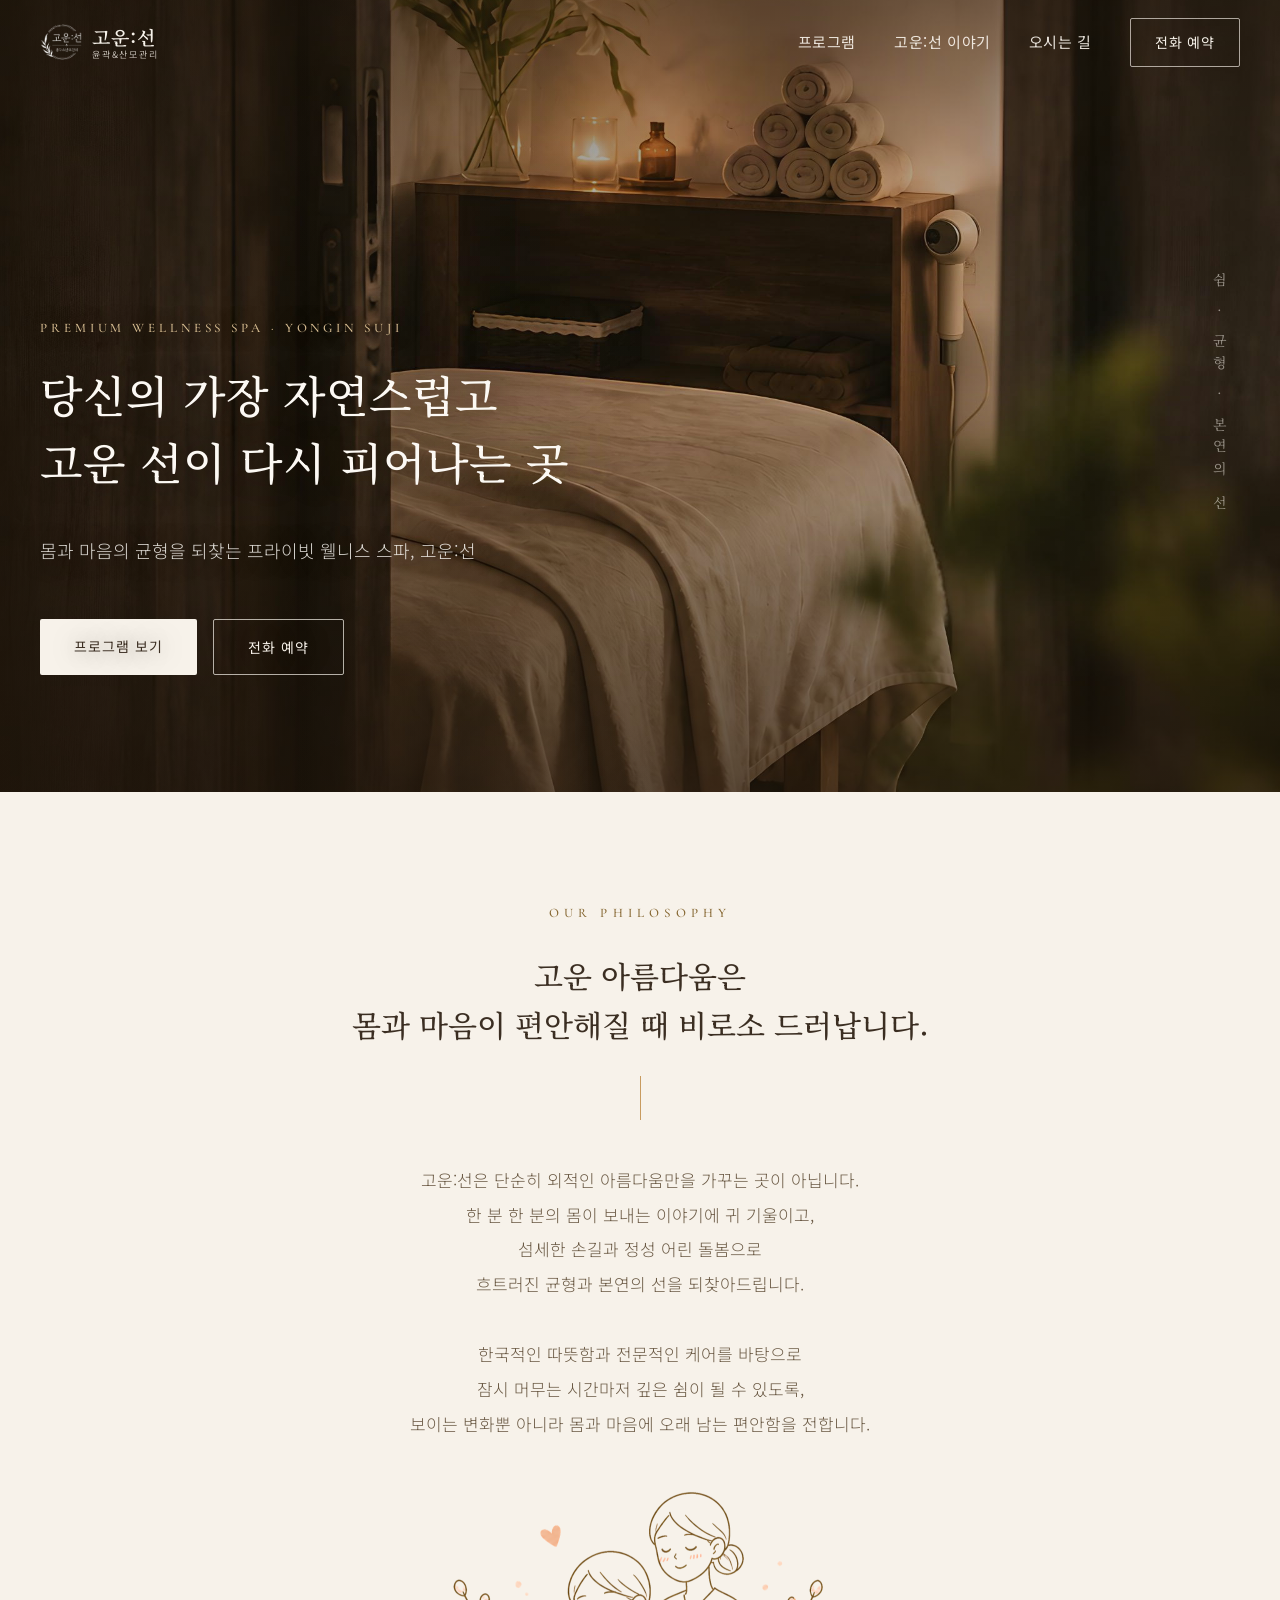
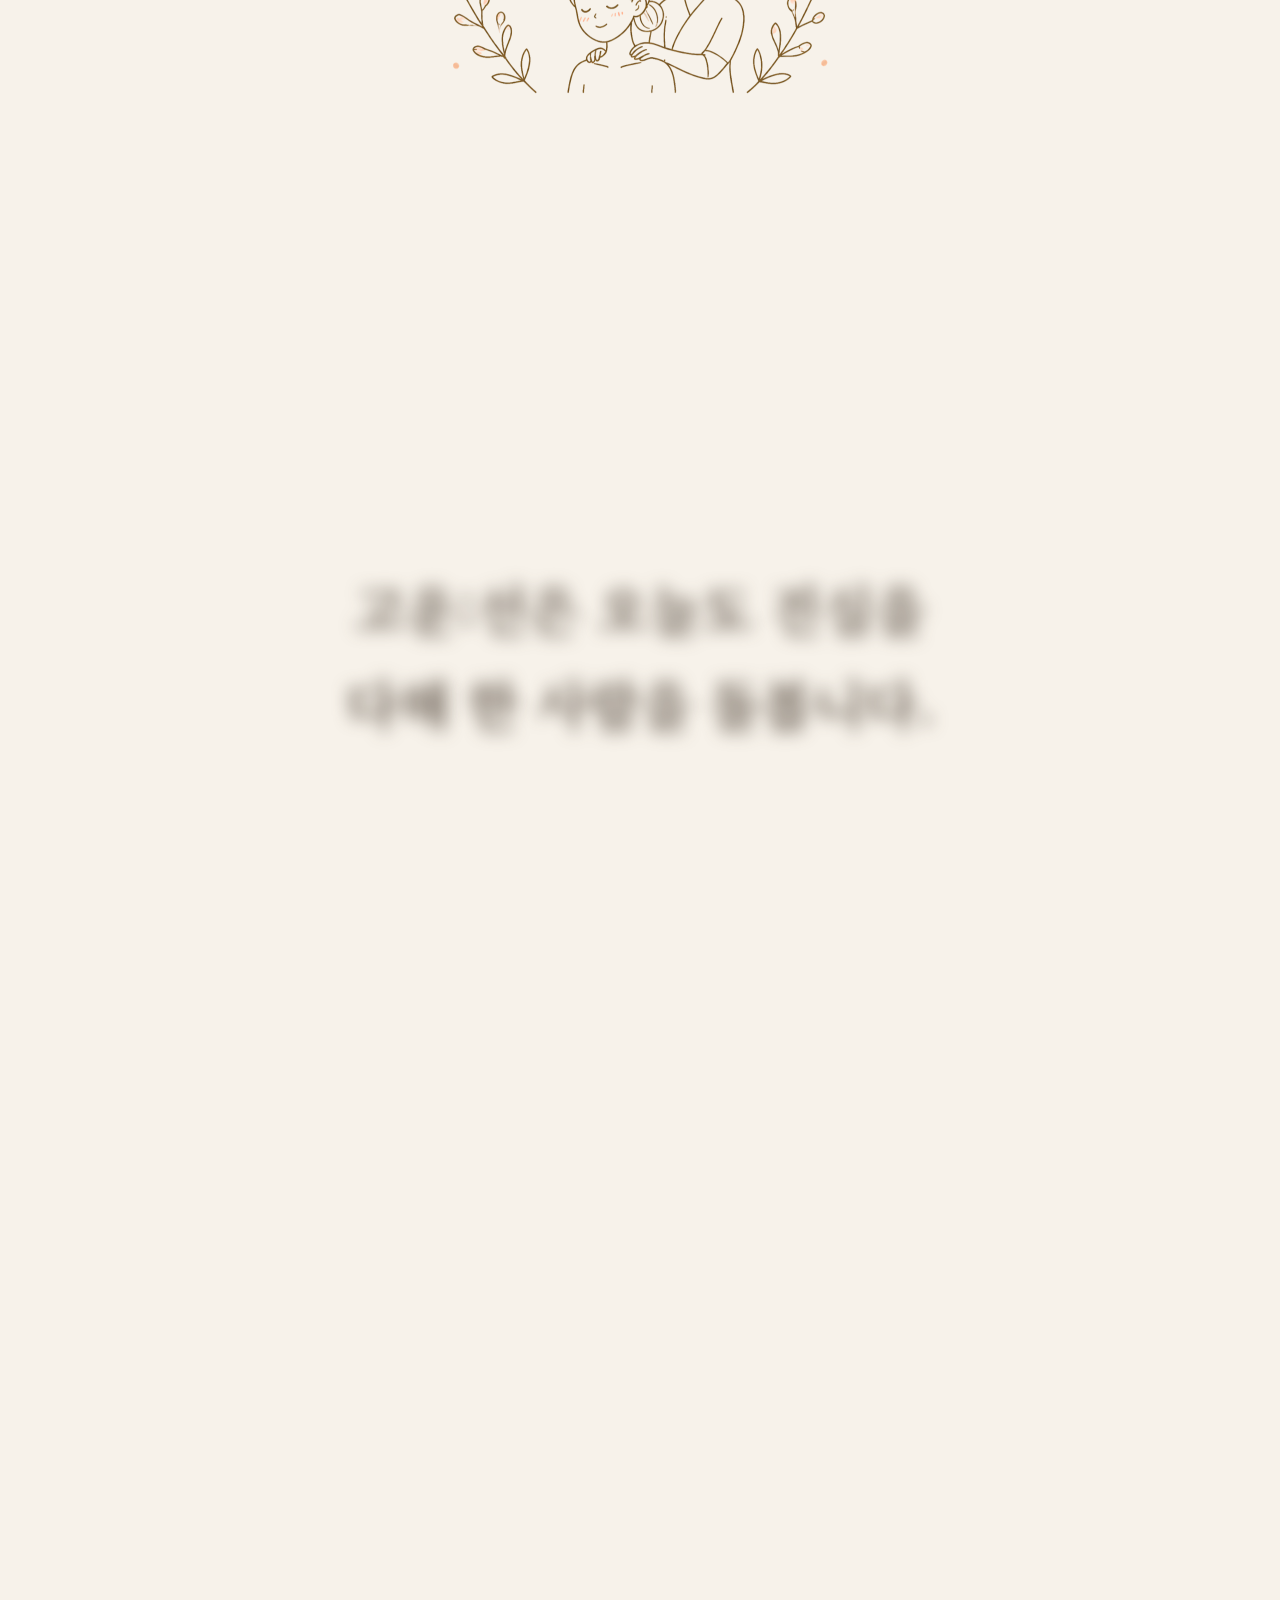
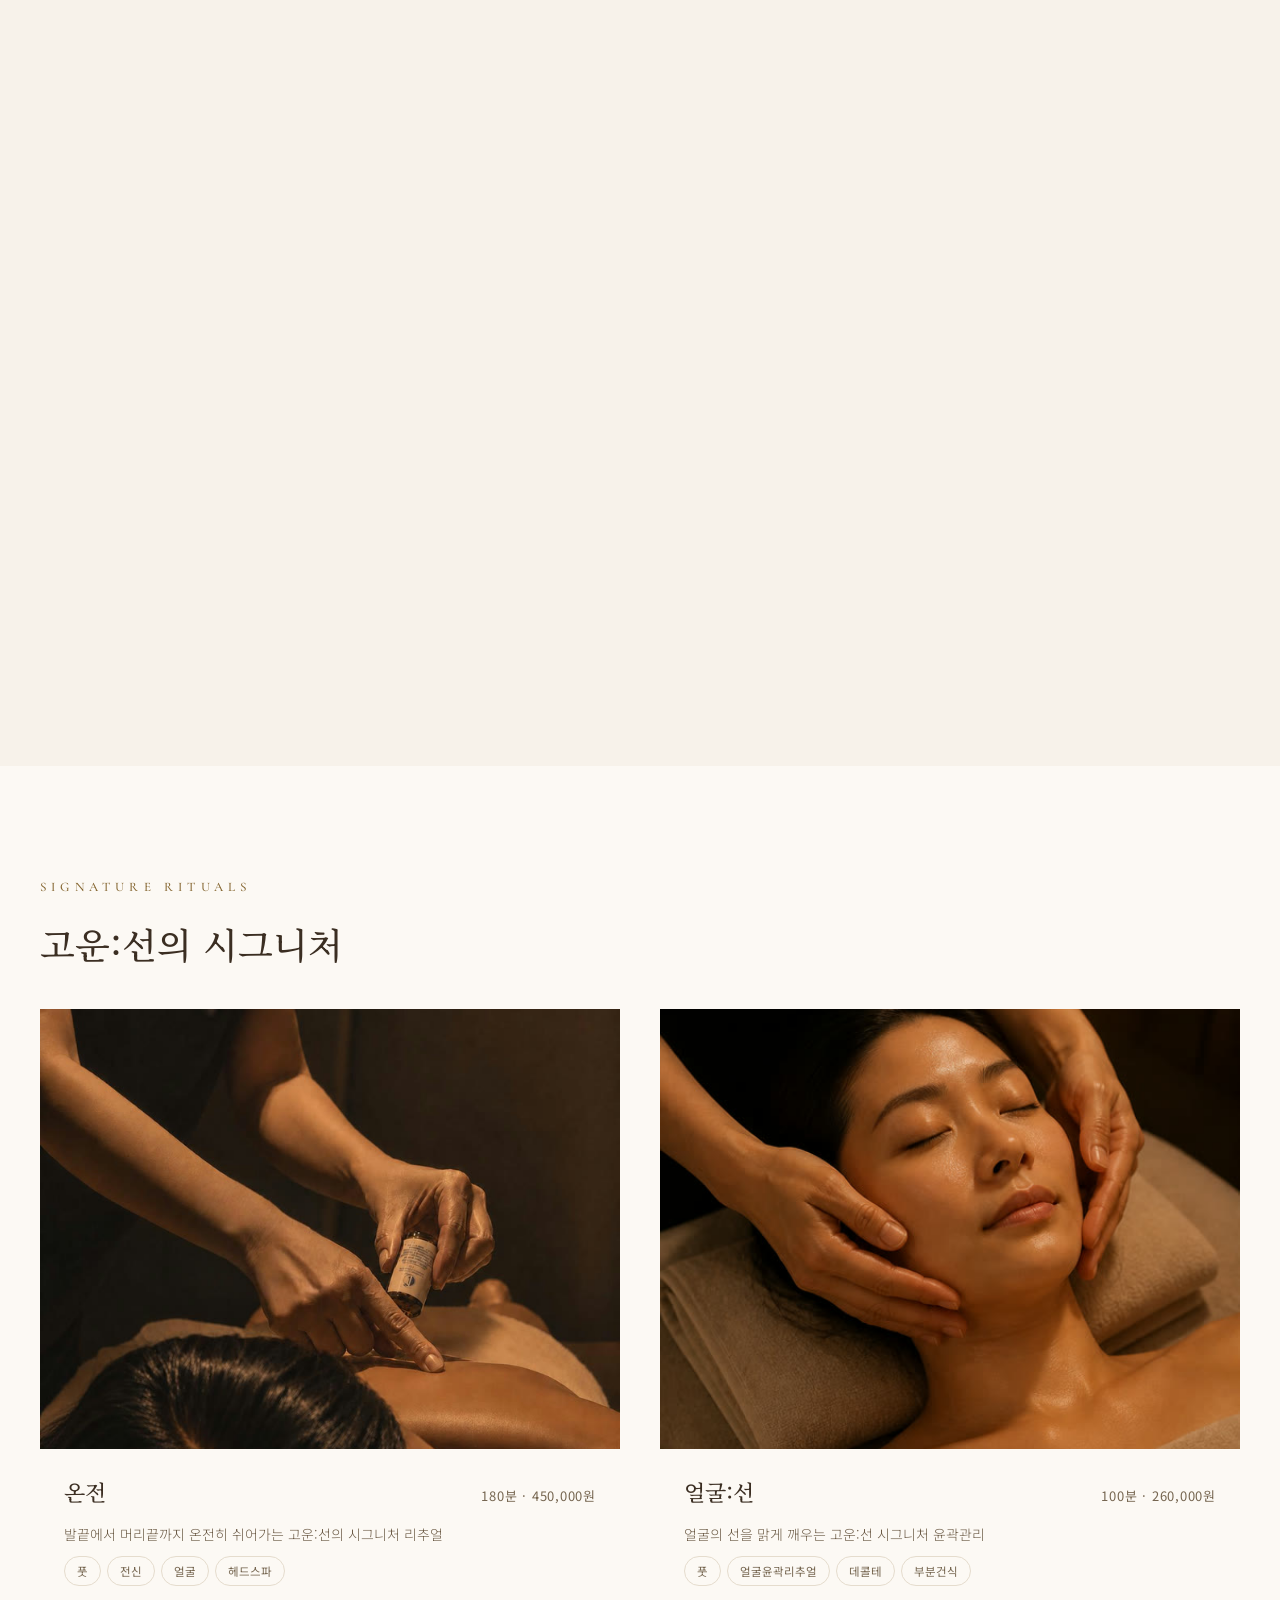
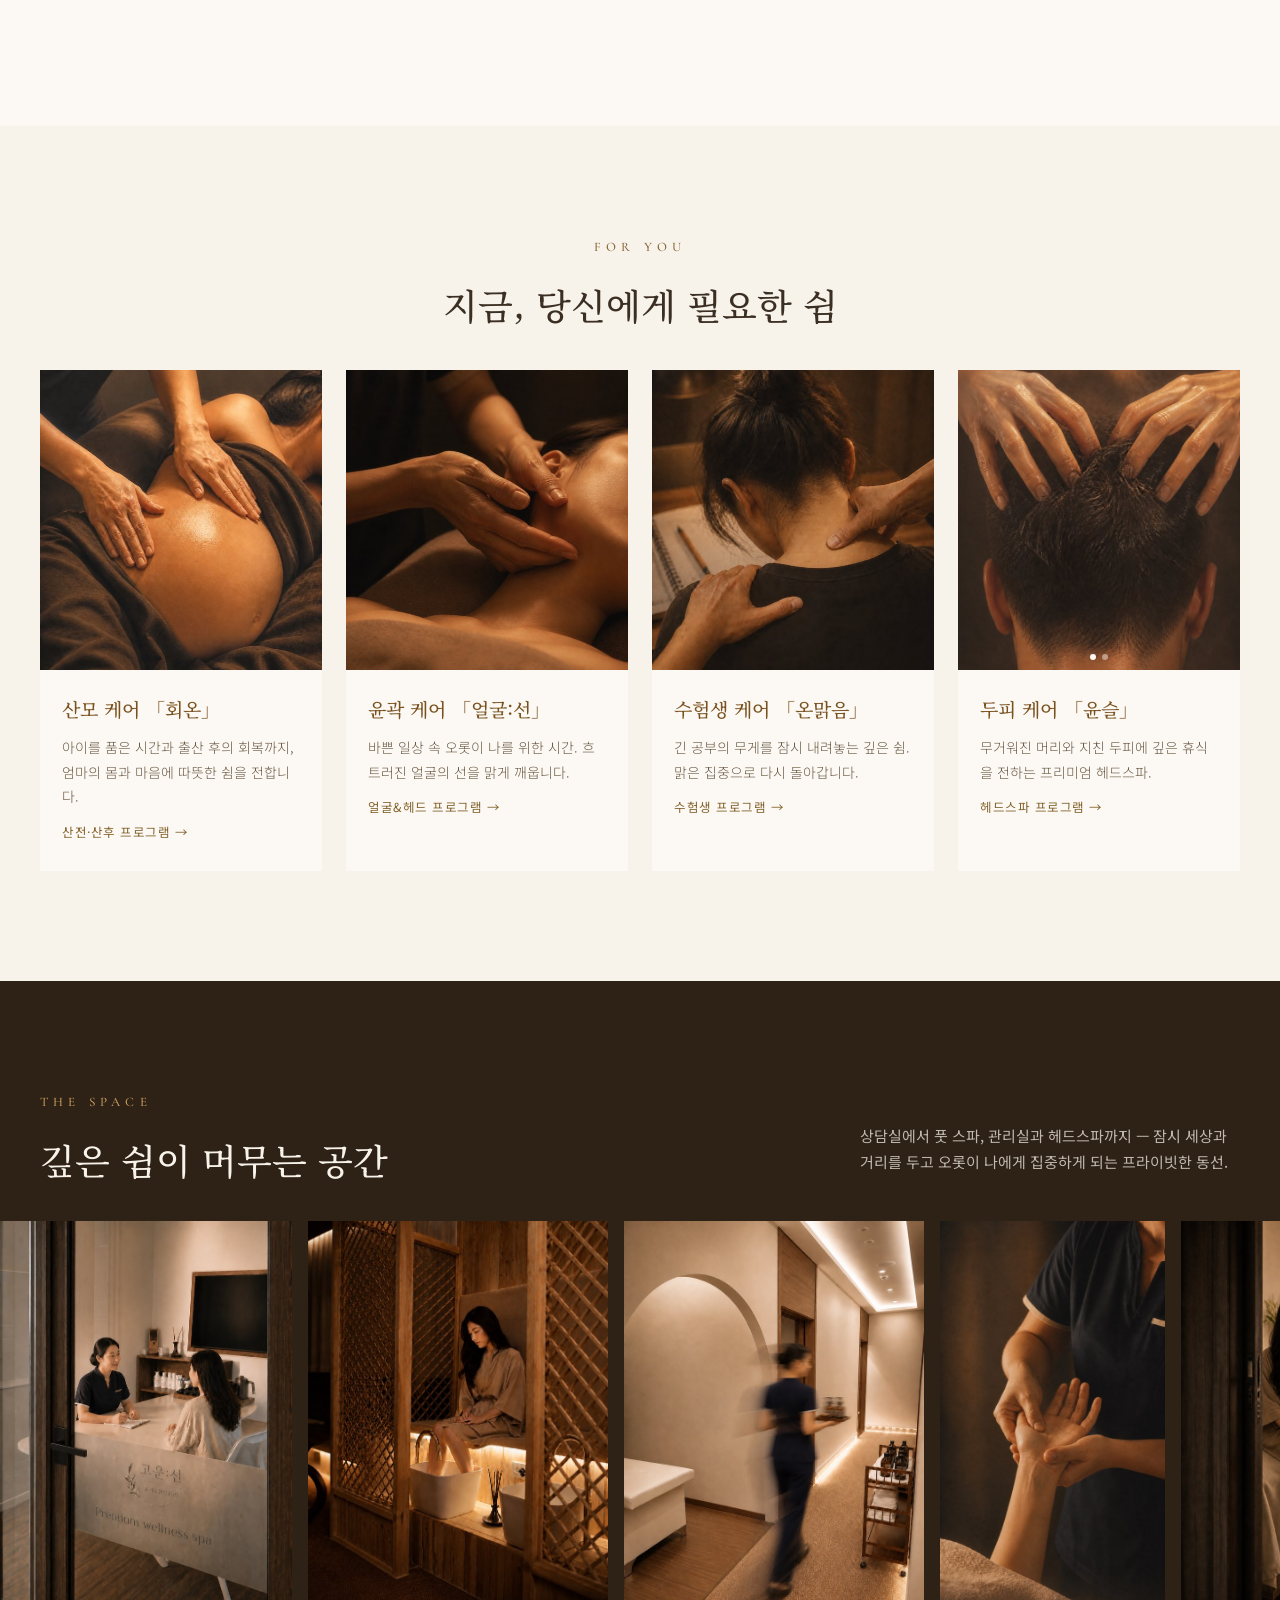
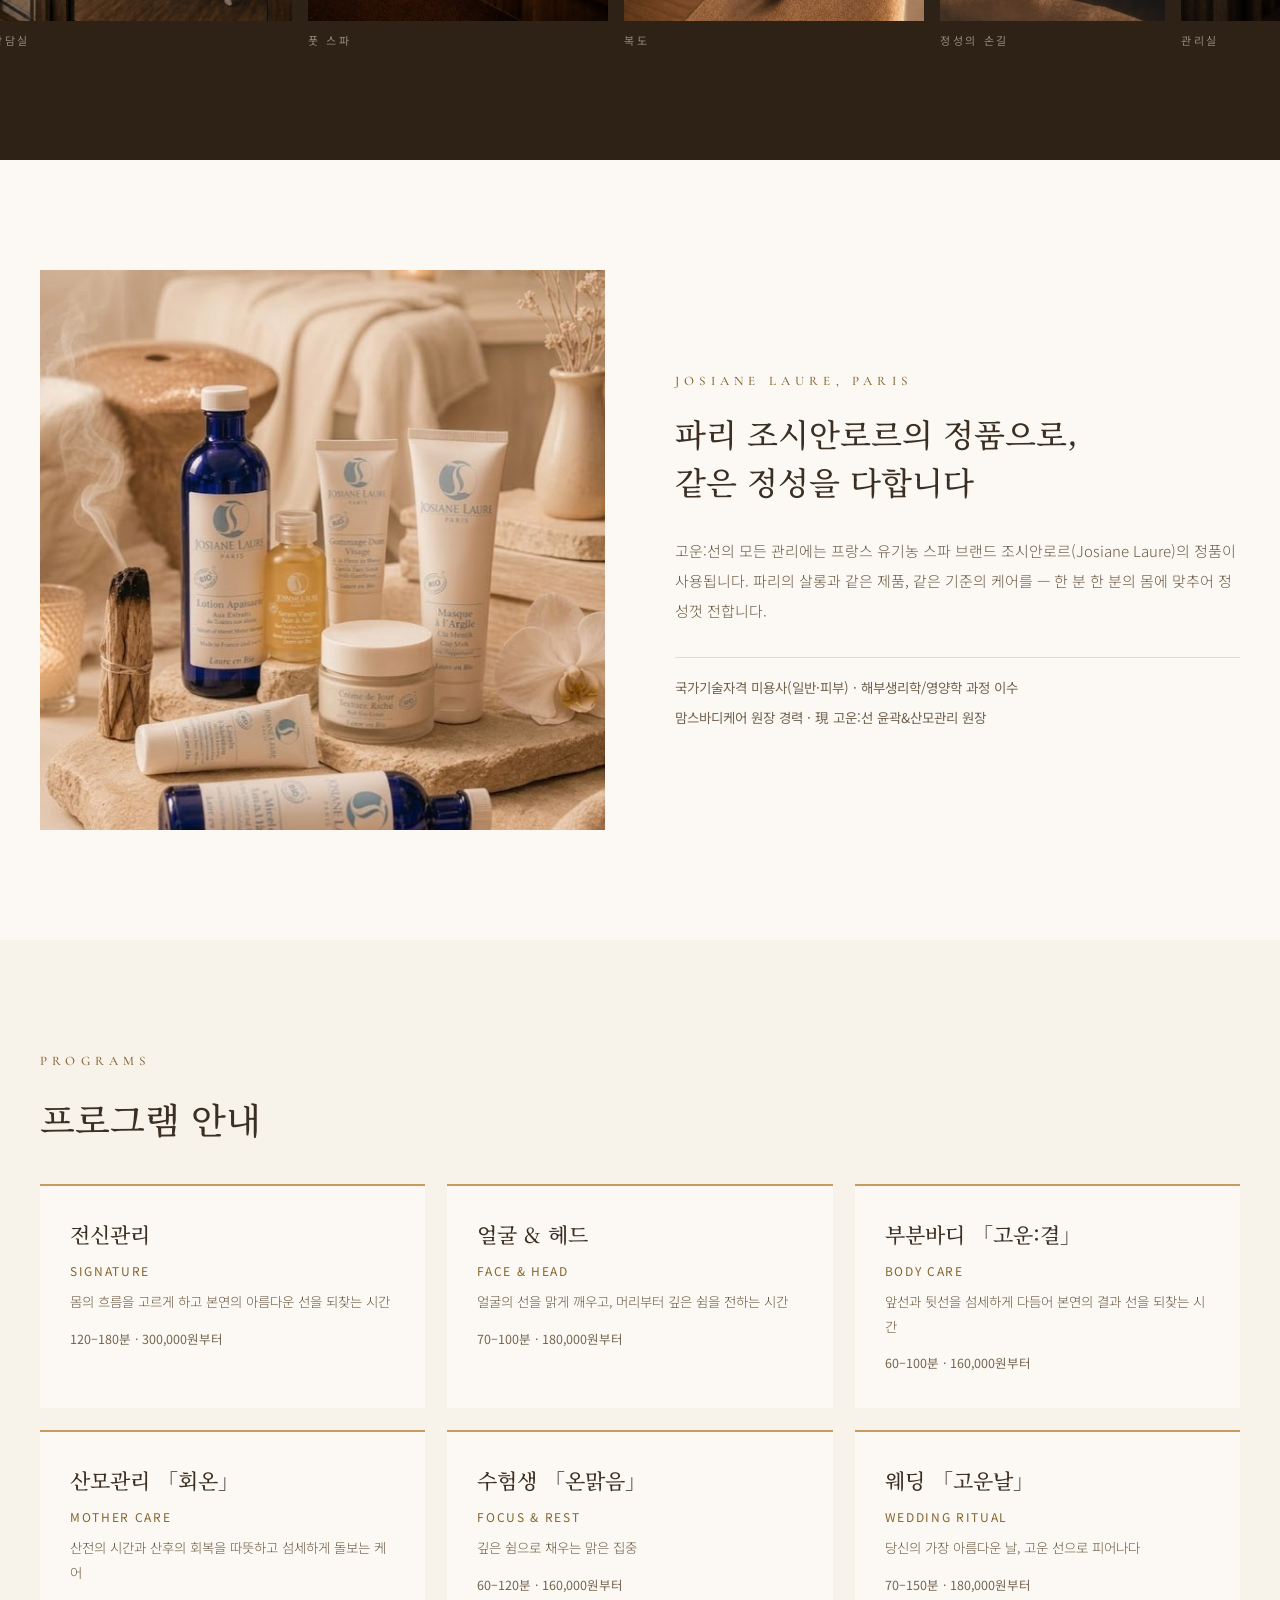
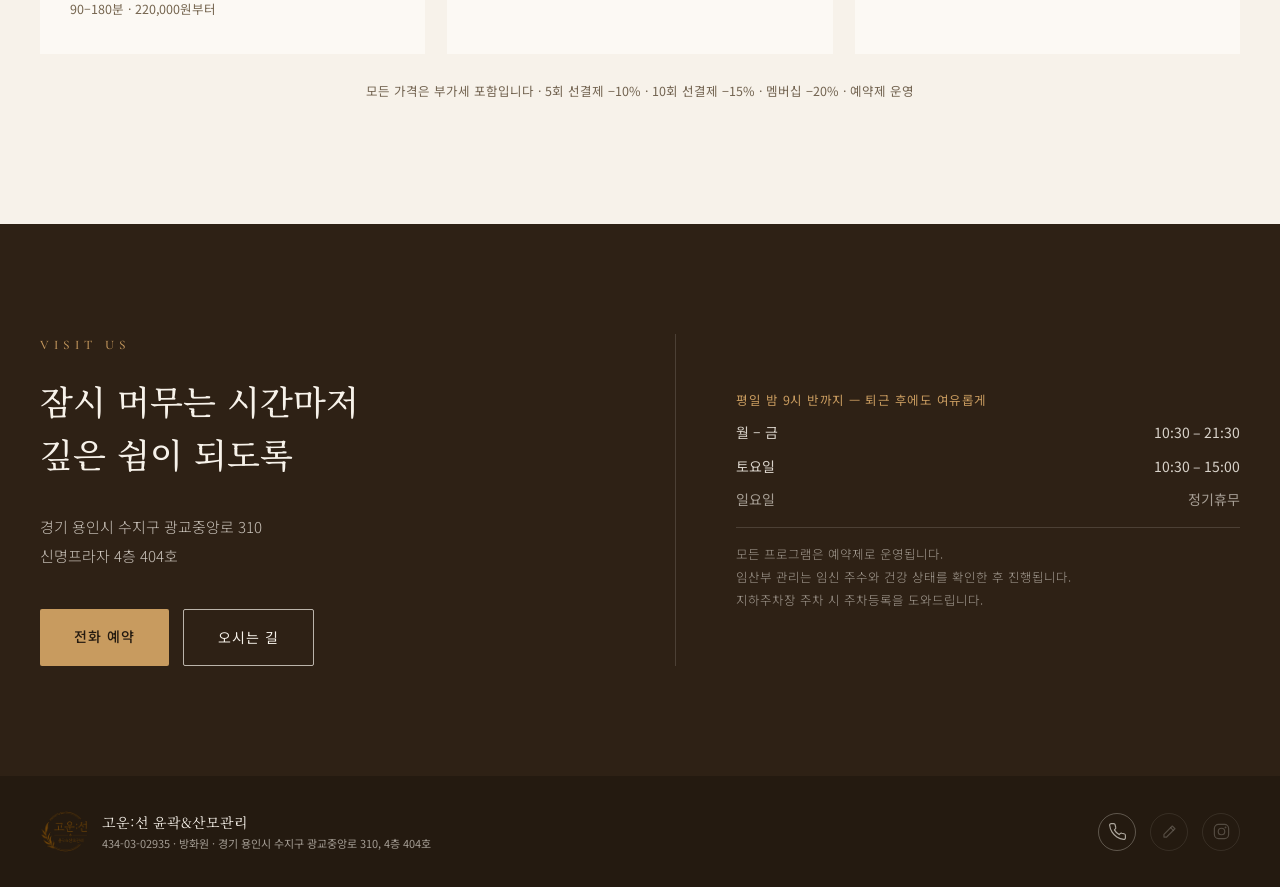
==== commit a236cea6: "redeploy 2026-08-28 12:30" ====
--- a/index.html
+++ b/index.html
@@ -10,10 +10,11 @@
 <meta property="og:description" content="몸과 마음의 균형을 되찾는 프라이빗 웰니스 스파. 윤곽관리 · 산모관리 · 헤드스파 · 수험생 케어 — 용인 수지구 상현동.">
 <meta property="og:image" content="assets/img/hero.jpg">
 <meta property="og:type" content="website">
+<script type="application/ld+json">{"@context": "https://schema.org", "@type": "DaySpa", "name": "고운:선", "description": "몸과 마음의 균형을 되찾는 프라이빗 웰니스 스파. 윤곽관리 · 산모관리 · 헤드스파 · 수험생 케어 — 용인 수지구 상현동.", "image": "assets/img/hero.jpg", "telephone": "+82-10-4267-6200", "address": {"@type": "PostalAddress", "streetAddress": "경기 용인시 수지구 광교중앙로 310 신명프라자 4층 404호", "addressLocality": "용인시 수지구", "addressRegion": "경기도", "addressCountry": "KR"}, "geo": {"@type": "GeoCoordinates", "latitude": 37.2977154, "longitude": 127.0694204}, "openingHoursSpecification": [{"@type": "OpeningHoursSpecification", "dayOfWeek": ["Monday", "Tuesday", "Wednesday", "Thursday", "Friday"], "opens": "10:30", "closes": "21:30"}, {"@type": "OpeningHoursSpecification", "dayOfWeek": ["Saturday"], "opens": "10:30", "closes": "15:00"}]}</script>
 <link rel="icon" type="image/png" href="assets/img/favicon.png?v=5bba410a">
 <link rel="preconnect" href="https://fonts.googleapis.com">
 <link rel="stylesheet" href="https://fonts.googleapis.com/css2?family=Noto+Serif+KR:wght@400;500;600&family=Noto+Sans+KR:wght@300;400;500&family=Cormorant+Garamond:wght@500;600&display=swap">
-<link rel="stylesheet" href="assets/css/style.css?v=b21a2c9b">
+<link rel="stylesheet" href="assets/css/style.css?v=69aa0e86">
 </head>
 <body data-page="home">
 <header class="site-header overlay">
@@ -266,7 +267,7 @@
       </div>
     </div>
     <div class="links">
-      <a href="tel:010-4267-6200">전화 예약</a>
+      <a class="sns-ic" href="tel:010-4267-6200" aria-label="전화 예약" title="전화 예약"><svg width="19" height="19" viewBox="0 0 24 24" fill="none" stroke="currentColor" stroke-width="1.5" stroke-linejoin="round" stroke-linecap="round"><path d="M22 16.92v3a2 2 0 0 1-2.18 2 19.79 19.79 0 0 1-8.63-3.07 19.5 19.5 0 0 1-6-6A19.79 19.79 0 0 1 2.08 4.18 2 2 0 0 1 4.06 2h3a2 2 0 0 1 2 1.72c.13.96.35 1.9.66 2.81a2 2 0 0 1-.45 2.11L8.09 9.91a16 16 0 0 0 6 6l1.27-1.27a2 2 0 0 1 2.11-.45c.91.31 1.85.53 2.81.66A2 2 0 0 1 22 16.92z"/></svg></a>
       <span class="sns-ic off" title="네이버 블로그 — 준비 중" aria-hidden="true"><svg width="19" height="19" viewBox="0 0 24 24" fill="none" stroke="currentColor" stroke-width="1.5" stroke-linejoin="round" stroke-linecap="round"><path d="M15.5 5.1l3.4 3.4L8.4 19H5v-3.4L15.5 5.1z"/><path d="M13.4 7.2l3.4 3.4"/></svg></span>
       <span class="sns-ic off" title="인스타그램 — 준비 중" aria-hidden="true"><svg width="19" height="19" viewBox="0 0 24 24" fill="none" stroke="currentColor" stroke-width="1.5"><rect x="3" y="3" width="18" height="18" rx="5.2"/><circle cx="12" cy="12" r="4.1"/><circle cx="17.1" cy="6.9" r="1.15" fill="currentColor" stroke="none"/></svg></span>
     </div>
--- a/assets/css/style.css
+++ b/assets/css/style.css
@@ -291,7 +291,6 @@
 .site-footer .links a:hover { color: #F7F2EA; }
 .site-footer .links .sns-ic { width: 38px; height: 38px; border-color: rgba(247, 242, 234, 0.28); color: rgba(247, 242, 234, 0.65); }
 .site-footer .links a.sns-ic:hover { background: rgba(247, 242, 234, 0.1); border-color: rgba(247, 242, 234, 0.6); color: #F7F2EA; }
-.site-footer .links a:not(.sns-ic) { margin-right: 8px; }
 
 /* ============ programs page ============ */
 .page-head { padding: 120px 0 36px 0; text-align: center; display: flex; flex-direction: column; align-items: center; gap: 12px; }
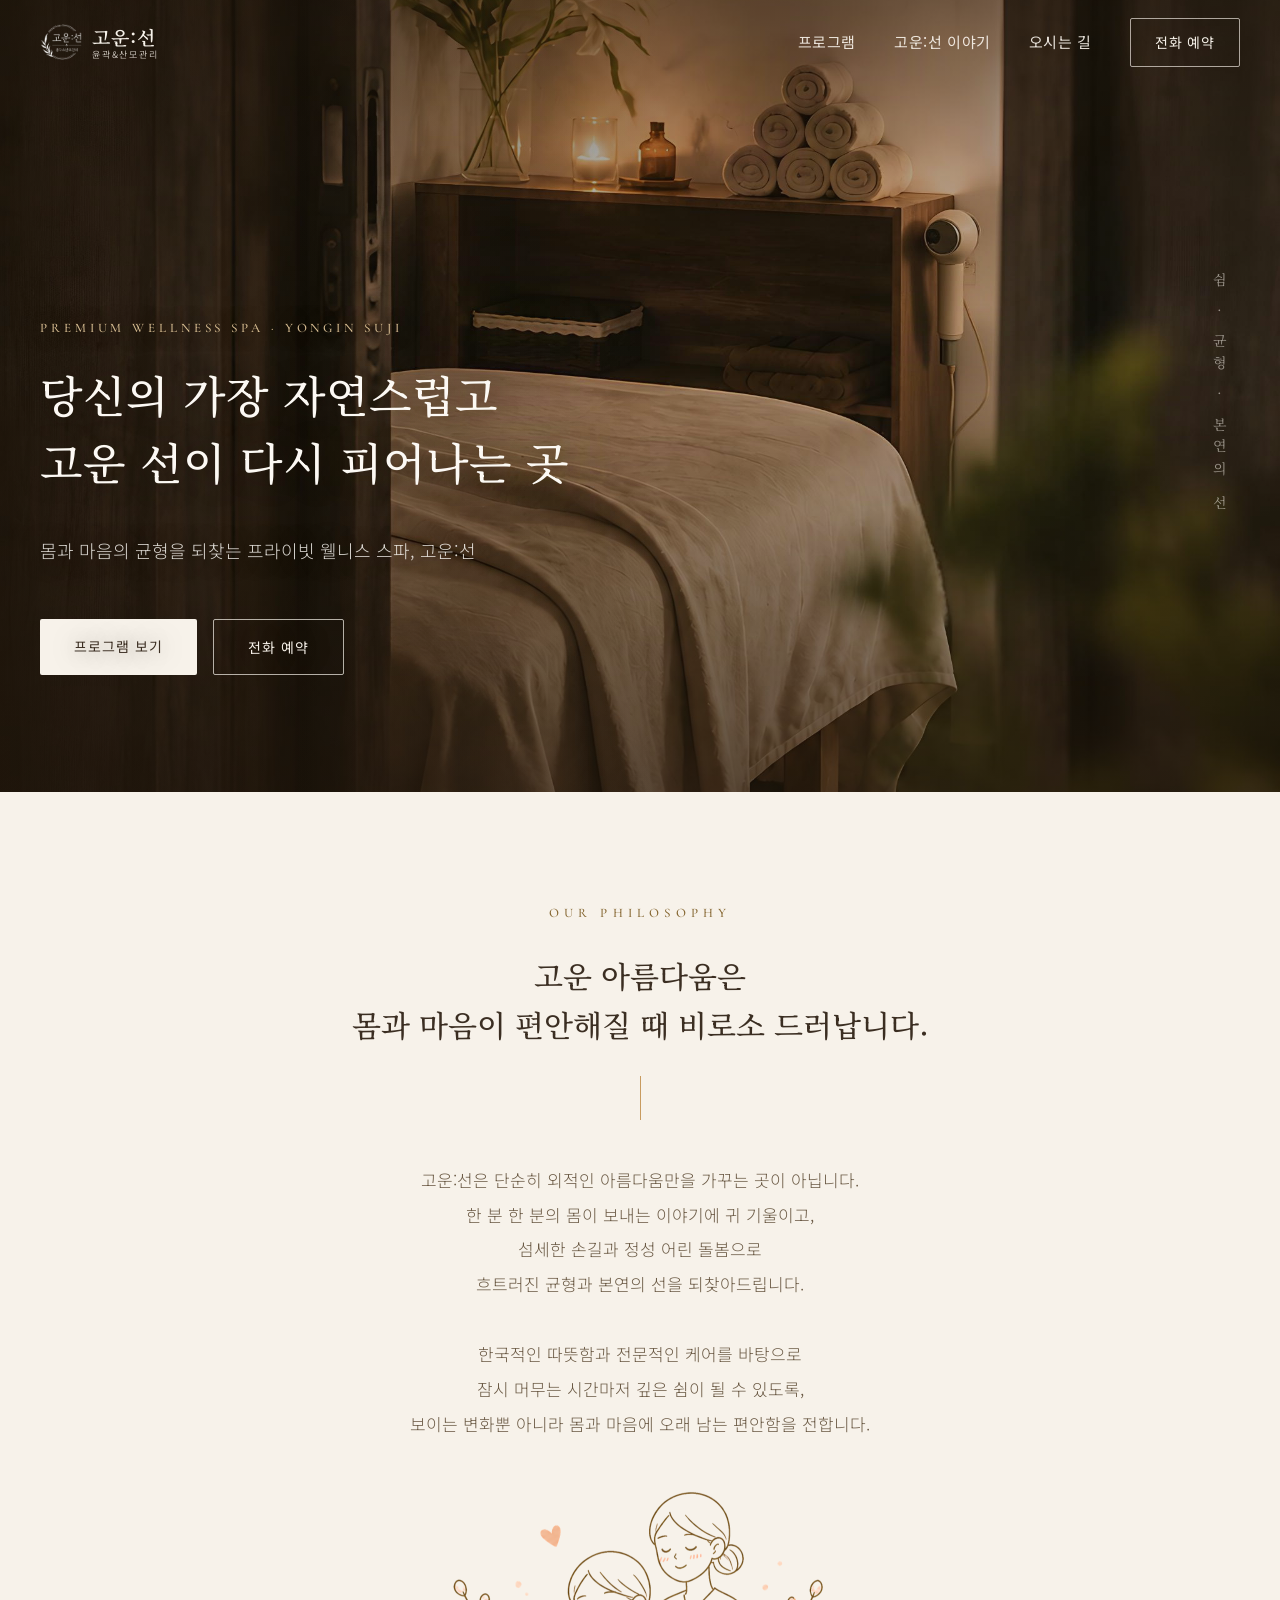
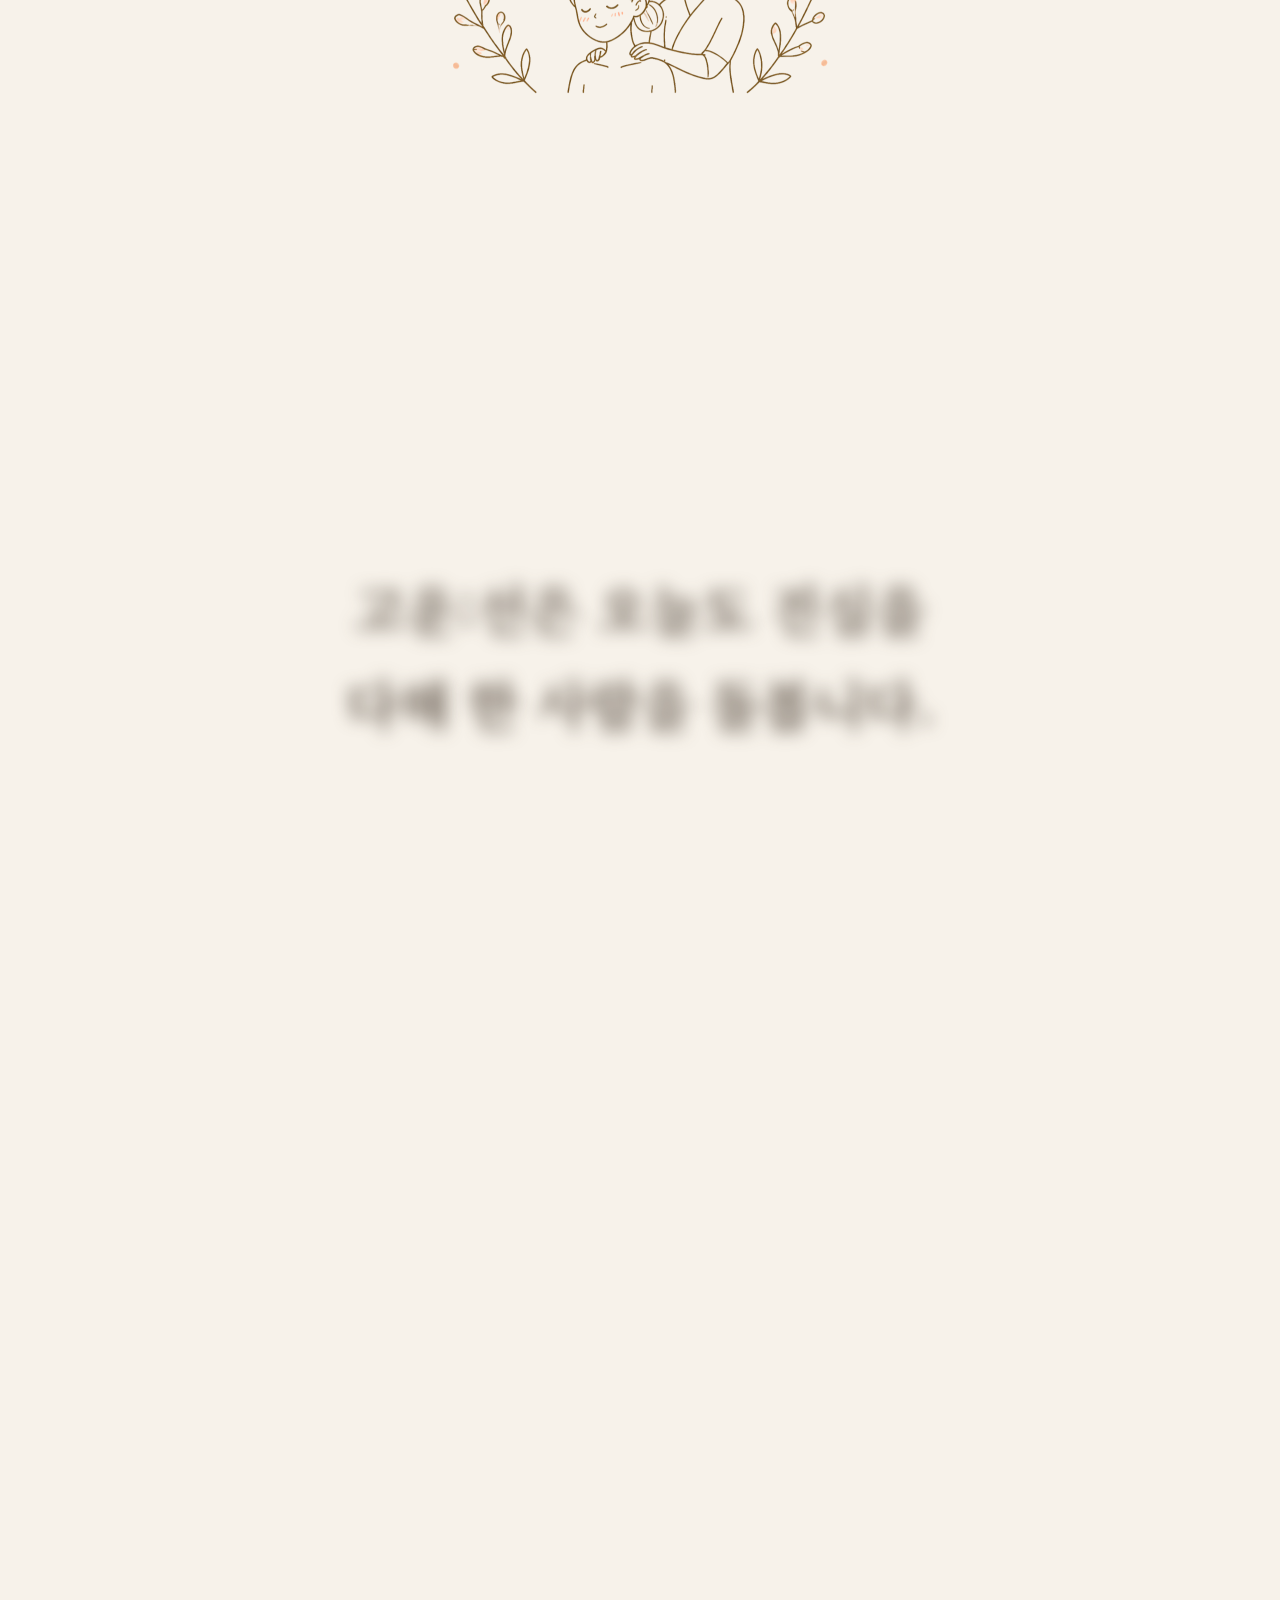
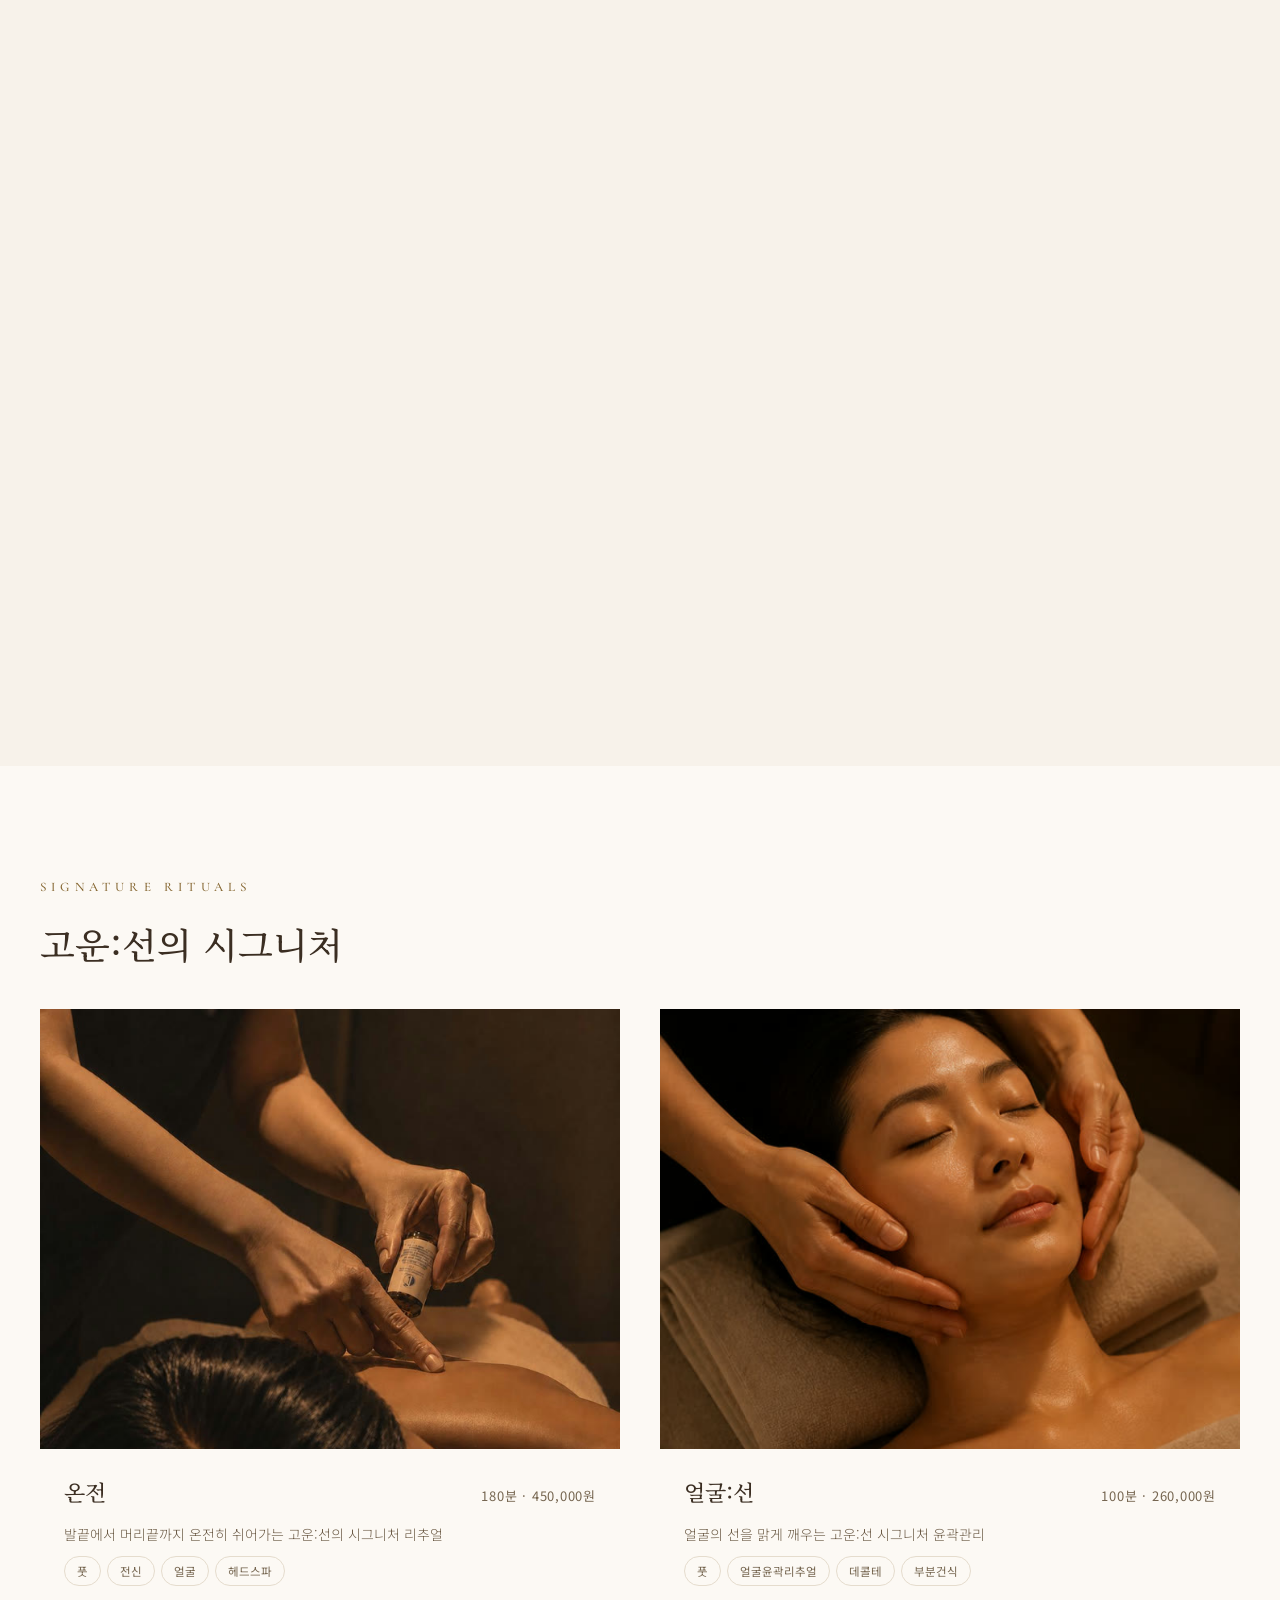
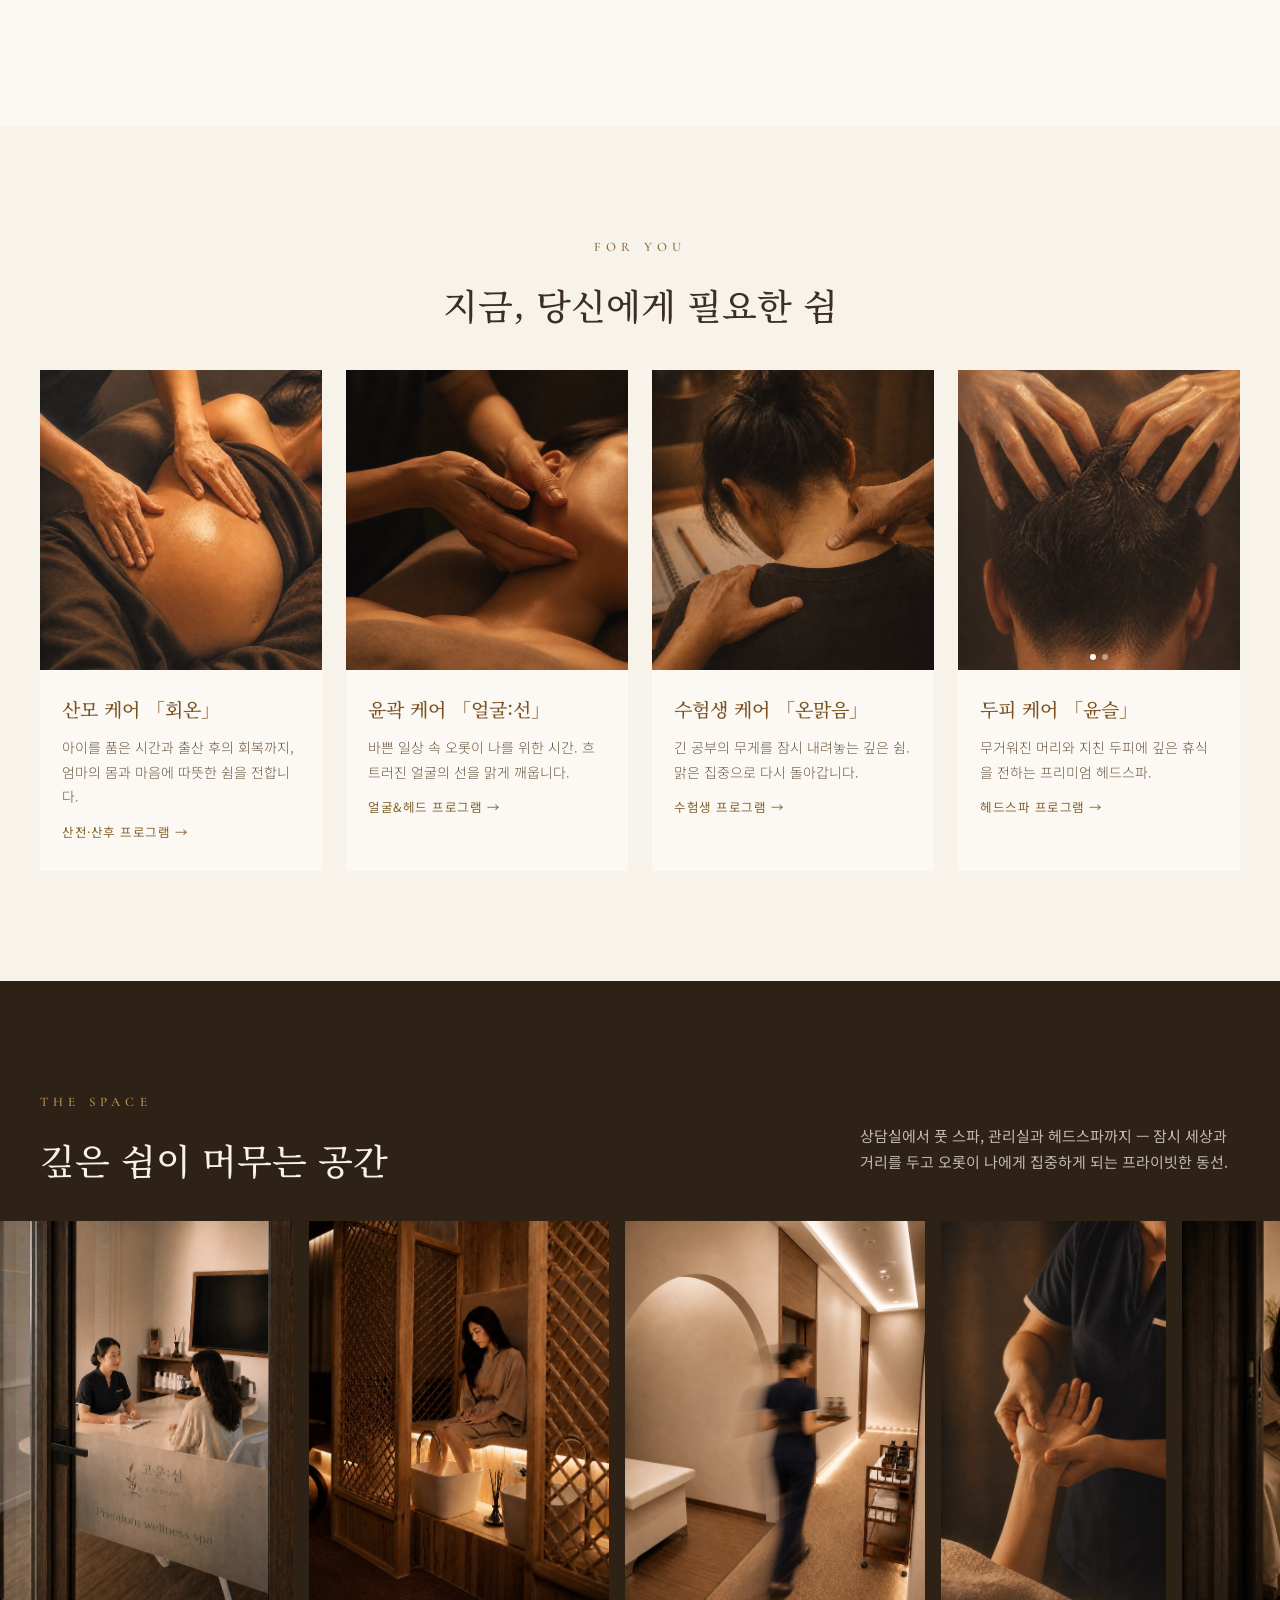
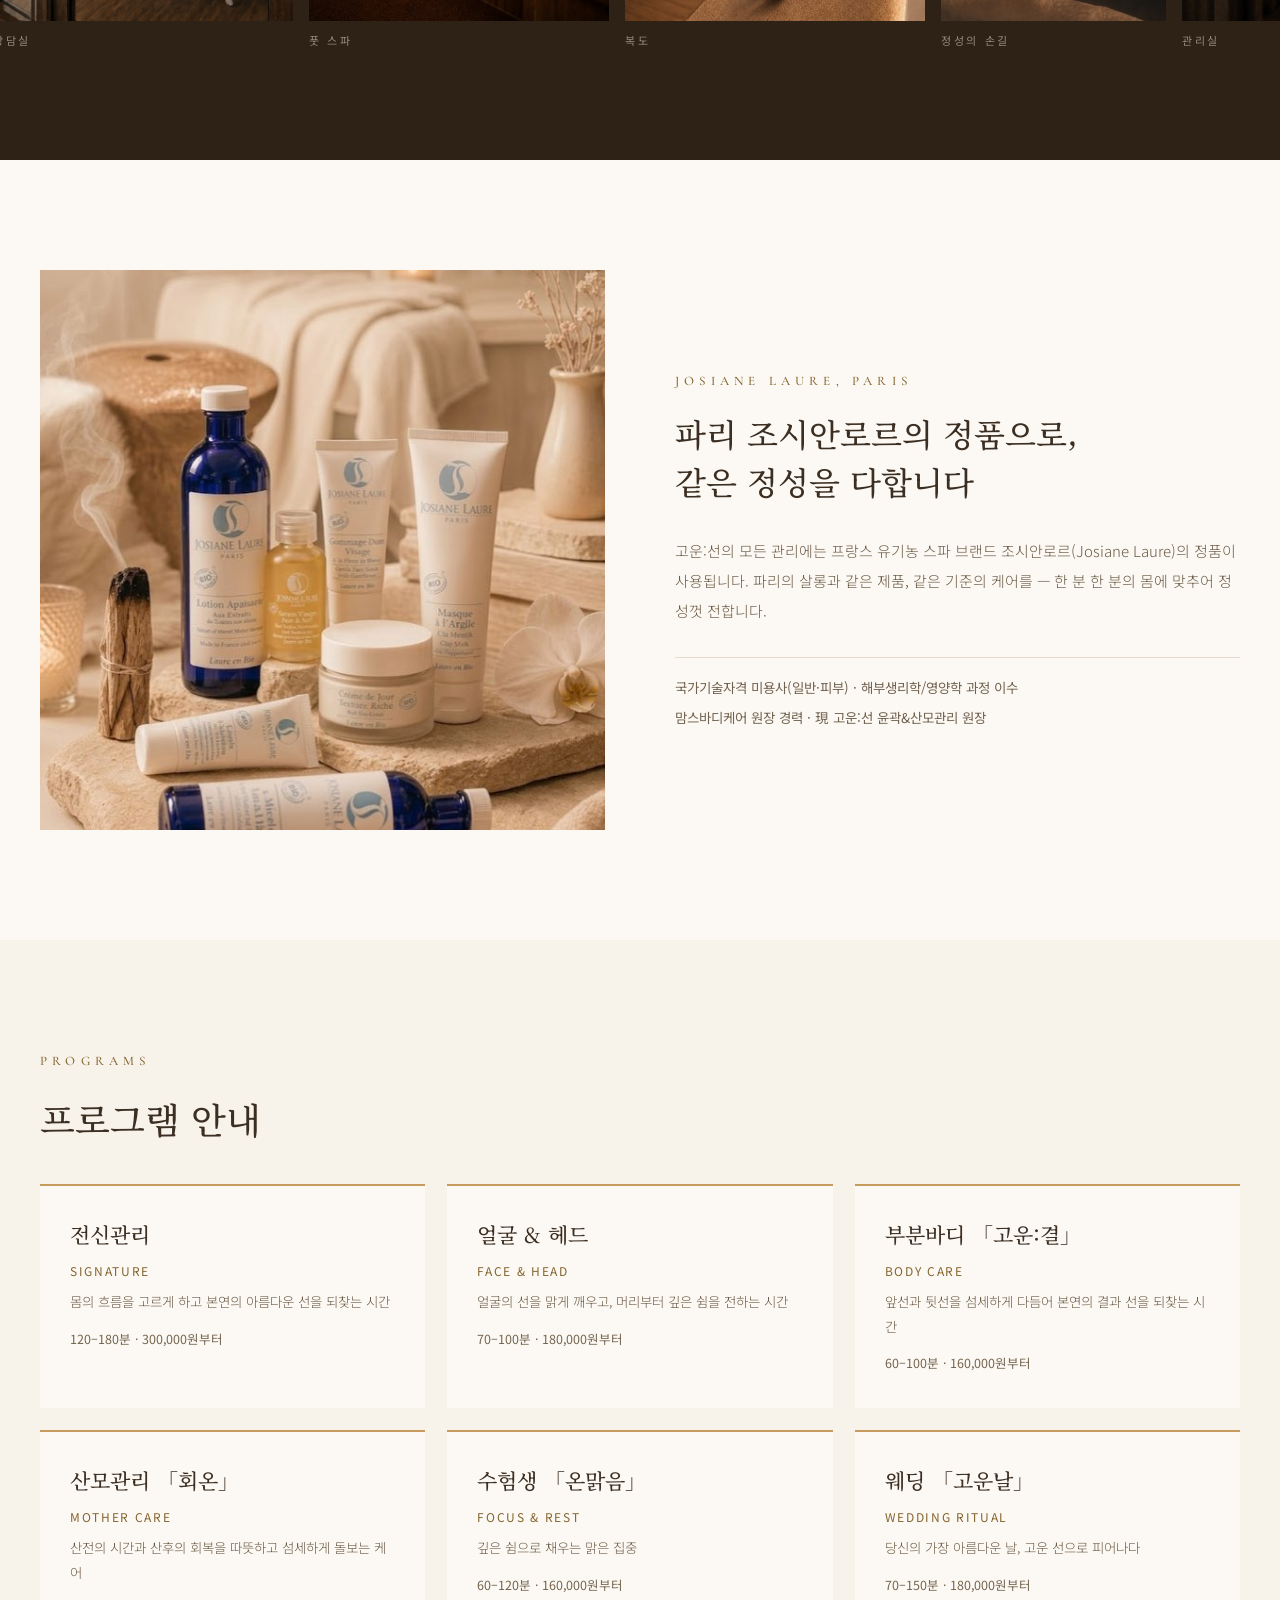
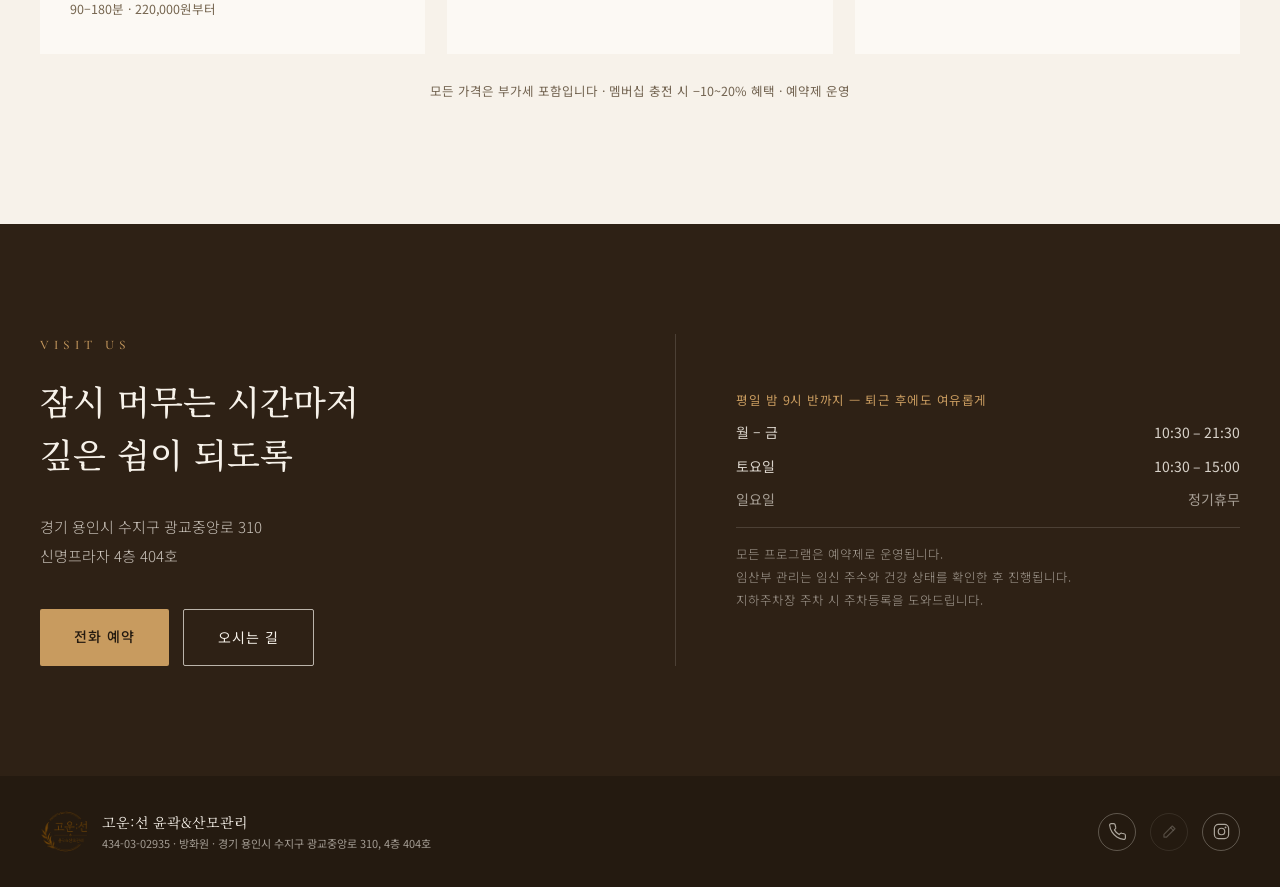
==== commit 524072cd: "redeploy 2026-08-31 19:20" ====
--- a/index.html
+++ b/index.html
@@ -3,18 +3,21 @@
 <head>
 <meta charset="utf-8">
 <meta name="viewport" content="width=device-width, initial-scale=1">
+<meta name="robots" content="noindex">
 <title>고운:선 — 프리미엄 웰니스 스파 · 용인 수지 윤곽&amp;산모관리</title>
 <meta name="description" content="몸과 마음의 균형을 되찾는 프라이빗 웰니스 스파. 윤곽관리 · 산모관리 · 헤드스파 · 수험생 케어 — 용인 수지구 상현동.">
-<meta name="robots" content="noindex">  <!-- 데모 단계 — 정식 오픈 시 제거 -->
+<link rel="canonical" href="https://gowoonseon.com/">
+<meta property="og:url" content="https://gowoonseon.com/">
 <meta property="og:title" content="고운:선 — 프리미엄 웰니스 스파 · 용인 수지 윤곽&amp;산모관리">
 <meta property="og:description" content="몸과 마음의 균형을 되찾는 프라이빗 웰니스 스파. 윤곽관리 · 산모관리 · 헤드스파 · 수험생 케어 — 용인 수지구 상현동.">
-<meta property="og:image" content="assets/img/hero.jpg">
+<meta property="og:image" content="https://gowoonseon.com/assets/img/hero.jpg">
 <meta property="og:type" content="website">
-<script type="application/ld+json">{"@context": "https://schema.org", "@type": "DaySpa", "name": "고운:선", "description": "몸과 마음의 균형을 되찾는 프라이빗 웰니스 스파. 윤곽관리 · 산모관리 · 헤드스파 · 수험생 케어 — 용인 수지구 상현동.", "image": "assets/img/hero.jpg", "telephone": "+82-10-4267-6200", "address": {"@type": "PostalAddress", "streetAddress": "경기 용인시 수지구 광교중앙로 310 신명프라자 4층 404호", "addressLocality": "용인시 수지구", "addressRegion": "경기도", "addressCountry": "KR"}, "geo": {"@type": "GeoCoordinates", "latitude": 37.2977154, "longitude": 127.0694204}, "openingHoursSpecification": [{"@type": "OpeningHoursSpecification", "dayOfWeek": ["Monday", "Tuesday", "Wednesday", "Thursday", "Friday"], "opens": "10:30", "closes": "21:30"}, {"@type": "OpeningHoursSpecification", "dayOfWeek": ["Saturday"], "opens": "10:30", "closes": "15:00"}]}</script>
+<meta property="og:site_name" content="고운:선">
+<script type="application/ld+json">{"@context": "https://schema.org", "@type": "DaySpa", "name": "고운:선", "url": "https://gowoonseon.com", "description": "몸과 마음의 균형을 되찾는 프라이빗 웰니스 스파. 윤곽관리 · 산모관리 · 헤드스파 · 수험생 케어 — 용인 수지구 상현동.", "image": "https://gowoonseon.com/assets/img/hero.jpg", "telephone": "+82-10-4267-6200", "address": {"@type": "PostalAddress", "streetAddress": "경기 용인시 수지구 광교중앙로 310 신명프라자 4층 404호", "addressLocality": "용인시 수지구", "addressRegion": "경기도", "addressCountry": "KR"}, "geo": {"@type": "GeoCoordinates", "latitude": 37.2977154, "longitude": 127.0694204}, "openingHoursSpecification": [{"@type": "OpeningHoursSpecification", "dayOfWeek": ["Monday", "Tuesday", "Wednesday", "Thursday", "Friday"], "opens": "10:30", "closes": "21:30"}, {"@type": "OpeningHoursSpecification", "dayOfWeek": ["Saturday"], "opens": "10:30", "closes": "15:00"}], "sameAs": ["https://www.instagram.com/gowoonseon/"]}</script>
 <link rel="icon" type="image/png" href="assets/img/favicon.png?v=5bba410a">
 <link rel="preconnect" href="https://fonts.googleapis.com">
 <link rel="stylesheet" href="https://fonts.googleapis.com/css2?family=Noto+Serif+KR:wght@400;500;600&family=Noto+Sans+KR:wght@300;400;500&family=Cormorant+Garamond:wght@500;600&display=swap">
-<link rel="stylesheet" href="assets/css/style.css?v=69aa0e86">
+<link rel="stylesheet" href="assets/css/style.css?v=0edbe8c6">
 </head>
 <body data-page="home">
 <header class="site-header overlay">
@@ -227,7 +230,7 @@
 <a class="prev-item" href="programs.html#focus"><span class="name">수험생 「온맑음」</span><span class="eng">FOCUS &amp; REST</span><span class="desc">깊은 쉼으로 채우는 맑은 집중</span><span class="meta">60–120분 · 160,000원부터</span><span class="arrow">›</span></a>
 <a class="prev-item" href="programs.html#wedding"><span class="name">웨딩 「고운날」</span><span class="eng">WEDDING RITUAL</span><span class="desc">당신의 가장 아름다운 날, 고운 선으로 피어나다</span><span class="meta">70–150분 · 180,000원부터</span><span class="arrow">›</span></a>
     </div>
-    <p class="fineprint">모든 가격은 부가세 포함입니다 · 5회 선결제 −10% · 10회 선결제 −15% · 멤버십 −20% · 예약제 운영</p>
+    <p class="fineprint">모든 가격은 부가세 포함입니다 · 멤버십 충전 시 −10~20% 혜택 · 예약제 운영</p>
   </div>
 </section>
 
@@ -269,7 +272,7 @@
     <div class="links">
       <a class="sns-ic" href="tel:010-4267-6200" aria-label="전화 예약" title="전화 예약"><svg width="19" height="19" viewBox="0 0 24 24" fill="none" stroke="currentColor" stroke-width="1.5" stroke-linejoin="round" stroke-linecap="round"><path d="M22 16.92v3a2 2 0 0 1-2.18 2 19.79 19.79 0 0 1-8.63-3.07 19.5 19.5 0 0 1-6-6A19.79 19.79 0 0 1 2.08 4.18 2 2 0 0 1 4.06 2h3a2 2 0 0 1 2 1.72c.13.96.35 1.9.66 2.81a2 2 0 0 1-.45 2.11L8.09 9.91a16 16 0 0 0 6 6l1.27-1.27a2 2 0 0 1 2.11-.45c.91.31 1.85.53 2.81.66A2 2 0 0 1 22 16.92z"/></svg></a>
       <span class="sns-ic off" title="네이버 블로그 — 준비 중" aria-hidden="true"><svg width="19" height="19" viewBox="0 0 24 24" fill="none" stroke="currentColor" stroke-width="1.5" stroke-linejoin="round" stroke-linecap="round"><path d="M15.5 5.1l3.4 3.4L8.4 19H5v-3.4L15.5 5.1z"/><path d="M13.4 7.2l3.4 3.4"/></svg></span>
-      <span class="sns-ic off" title="인스타그램 — 준비 중" aria-hidden="true"><svg width="19" height="19" viewBox="0 0 24 24" fill="none" stroke="currentColor" stroke-width="1.5"><rect x="3" y="3" width="18" height="18" rx="5.2"/><circle cx="12" cy="12" r="4.1"/><circle cx="17.1" cy="6.9" r="1.15" fill="currentColor" stroke="none"/></svg></span>
+      <a class="sns-ic" href="https://www.instagram.com/gowoonseon/" target="_blank" rel="noopener" aria-label="인스타그램" title="인스타그램"><svg width="19" height="19" viewBox="0 0 24 24" fill="none" stroke="currentColor" stroke-width="1.5"><rect x="3" y="3" width="18" height="18" rx="5.2"/><circle cx="12" cy="12" r="4.1"/><circle cx="17.1" cy="6.9" r="1.15" fill="currentColor" stroke="none"/></svg></a>
     </div>
   </div>
 </footer>
@@ -285,6 +288,6 @@
   </div>
 </dialog>
 <button id="toTop" aria-label="맨 위로">↑</button>
-<script src="assets/js/main.js?v=68e0f504"></script>
+<script src="assets/js/main.js?v=13aa626f"></script>
 </body>
 </html>
--- a/assets/css/style.css
+++ b/assets/css/style.css
@@ -303,13 +303,35 @@
 .cat-nav a { flex-shrink: 0; border: 1px solid var(--line); color: var(--chip); padding: 8px 18px; border-radius: 999px; font-size: 13px; white-space: nowrap; }
 .cat-nav a.active, .cat-nav a:hover { border-color: var(--amber); color: var(--deep); }
 .tiers { display: flex; max-width: 560px; margin: 0 auto; background: var(--card); border: 1px solid var(--line); }
-.tiers > div { flex: 1; display: flex; flex-direction: column; gap: 2px; align-items: center; padding: 16px 0; border-right: 1px solid var(--line); }
-.tiers > div:last-child { border-right: 0; background: #F3EADB; }
+.tiers > a { flex: 1; display: flex; flex-direction: column; gap: 2px; align-items: center; padding: 16px 0; border-right: 1px solid var(--line); color: inherit; }
+.tiers > a:last-child { border-right: 0; background: #F3EADB; }
+.tiers > a:hover { background: #F3EADB; }
 .tiers .l { font-size: 11.5px; color: var(--muted); }
-.tiers > div:last-child .l { color: var(--gold); }
+.tiers > a:last-child .l { color: var(--gold); }
 .tiers .v { font-family: var(--serif); font-size: 19px; color: var(--deep); }
 .legend { display: flex; justify-content: center; align-items: center; gap: 10px; margin: 22px auto 0 auto; font-size: 12px; color: var(--muted); }
 .legend .dline { width: 76px; }
+
+/* ============ membership (선불 충전형) ============ */
+.membership { background: var(--card); text-align: center; }
+.membership .mem-lede { max-width: 620px; margin: 0 auto; line-height: 1.9; font-weight: 300; }
+.mem-how { list-style: none; display: flex; flex-direction: column; gap: 14px; max-width: 620px; margin: 34px auto 0 auto; padding: 0; text-align: left; }
+.mem-how li { display: flex; align-items: baseline; gap: 14px; }
+.mem-how .n { font-family: var(--latin); font-size: 12px; color: var(--gold); letter-spacing: 0.18em; }
+.mem-how p { margin: 0; font-size: 14.5px; font-weight: 300; }
+.mem-tiers { display: grid; grid-template-columns: 1fr; gap: 14px; margin-top: 40px; }
+.mem-card { background: var(--bg); border: 1px solid var(--line); padding: 34px 22px 30px 22px; display: flex; flex-direction: column; align-items: center; gap: 9px; }
+.mem-card h3 { font-family: var(--serif); font-size: 19px; font-weight: 500; margin: 0; }
+.mem-card .amount { font-family: var(--serif); font-size: clamp(24px, 3vw, 30px); color: var(--deep); font-variant-numeric: tabular-nums; }
+.mem-card .amount .won { font-size: 0.6em; margin-left: 2px; color: var(--muted); }
+.mem-card .benefit { font-size: 12.5px; color: var(--gold); letter-spacing: 0.06em; border: 1px solid var(--line); border-radius: 999px; padding: 5px 14px; }
+.mem-card .mdesc { margin: 4px 0 0 0; font-size: 12.5px; font-weight: 300; color: var(--muted); line-height: 1.8; }
+.membership .mem-note { max-width: 620px; margin: 26px auto 0 auto; font-size: 12.5px; font-weight: 300; color: var(--muted); line-height: 1.85; }
+@media (min-width: 900px) {
+  .mem-how { flex-direction: row; gap: 34px; text-align: left; }
+  .mem-how li { flex: 1; flex-direction: column; gap: 8px; }
+  .mem-tiers { grid-template-columns: repeat(3, 1fr); gap: 18px; }
+}
 
 .category { position: relative; padding: 56px 0; }
 .category:nth-child(odd) { background: var(--card); }
